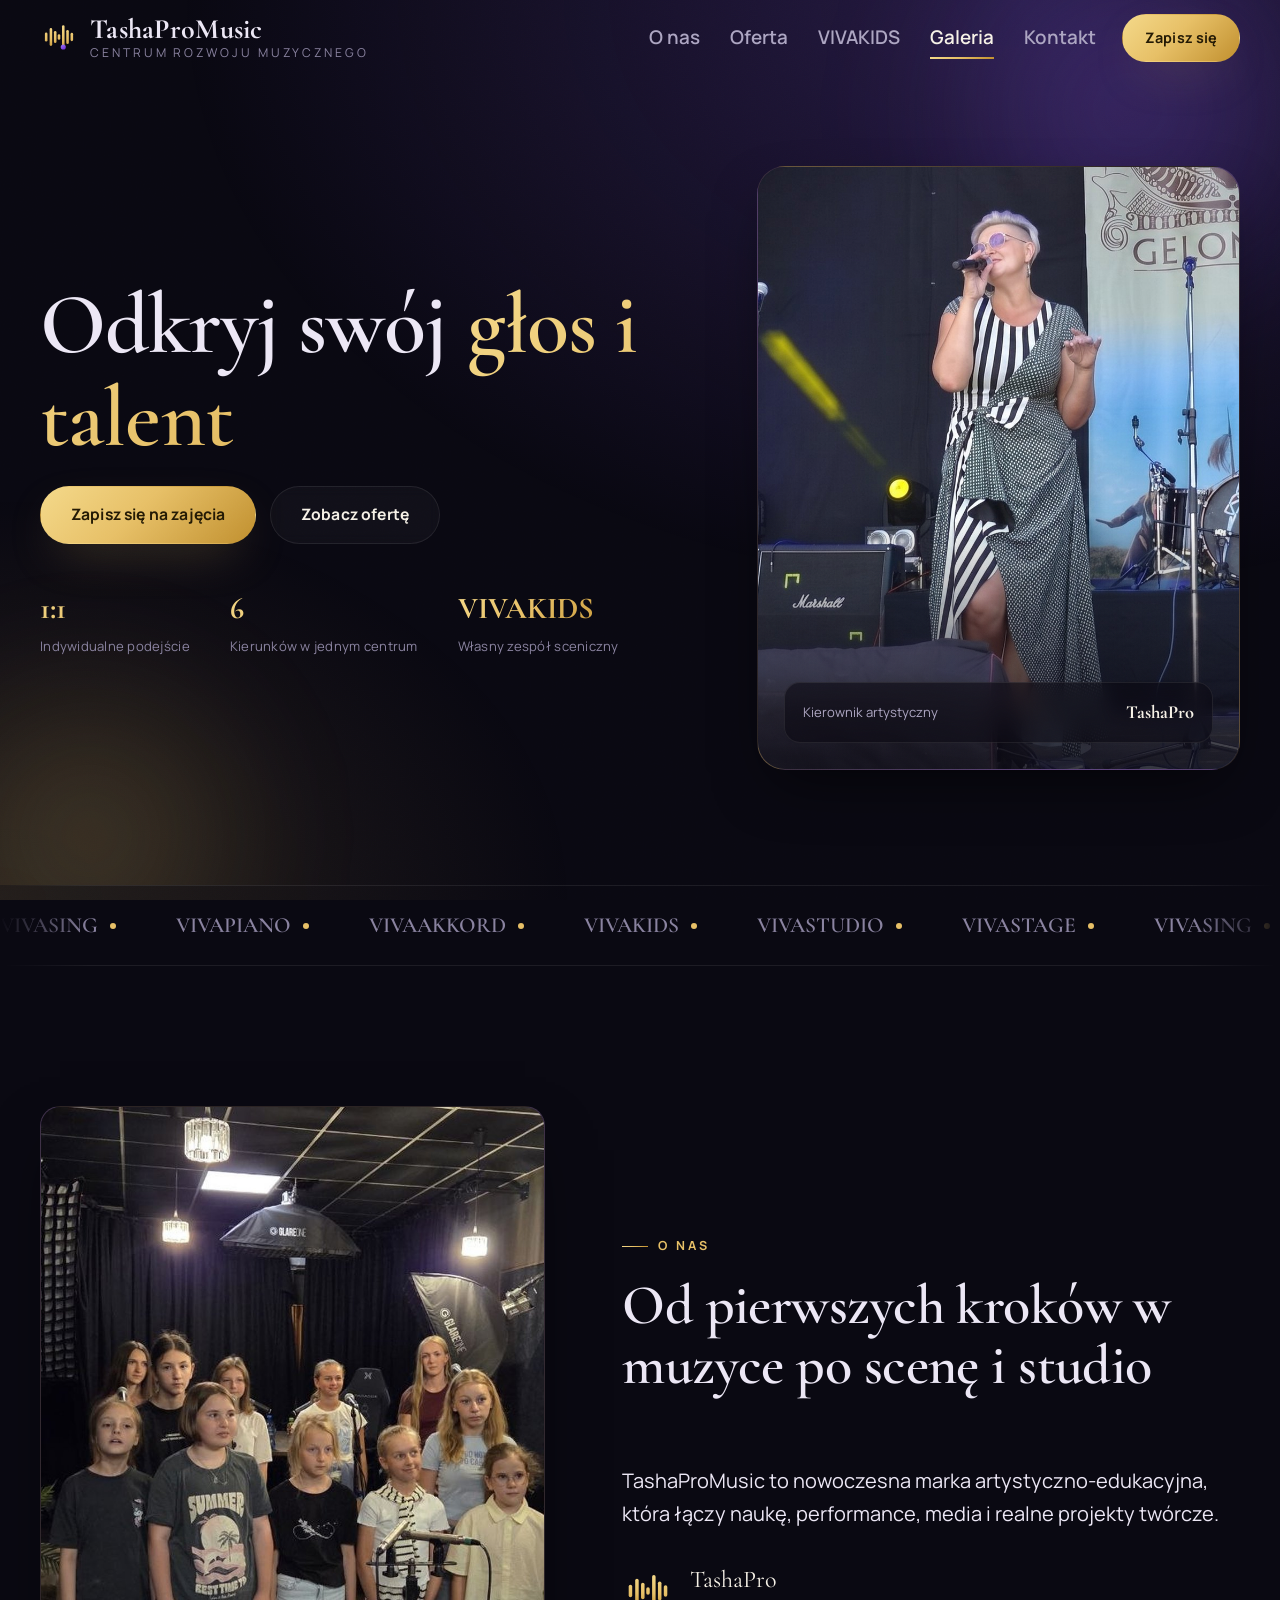
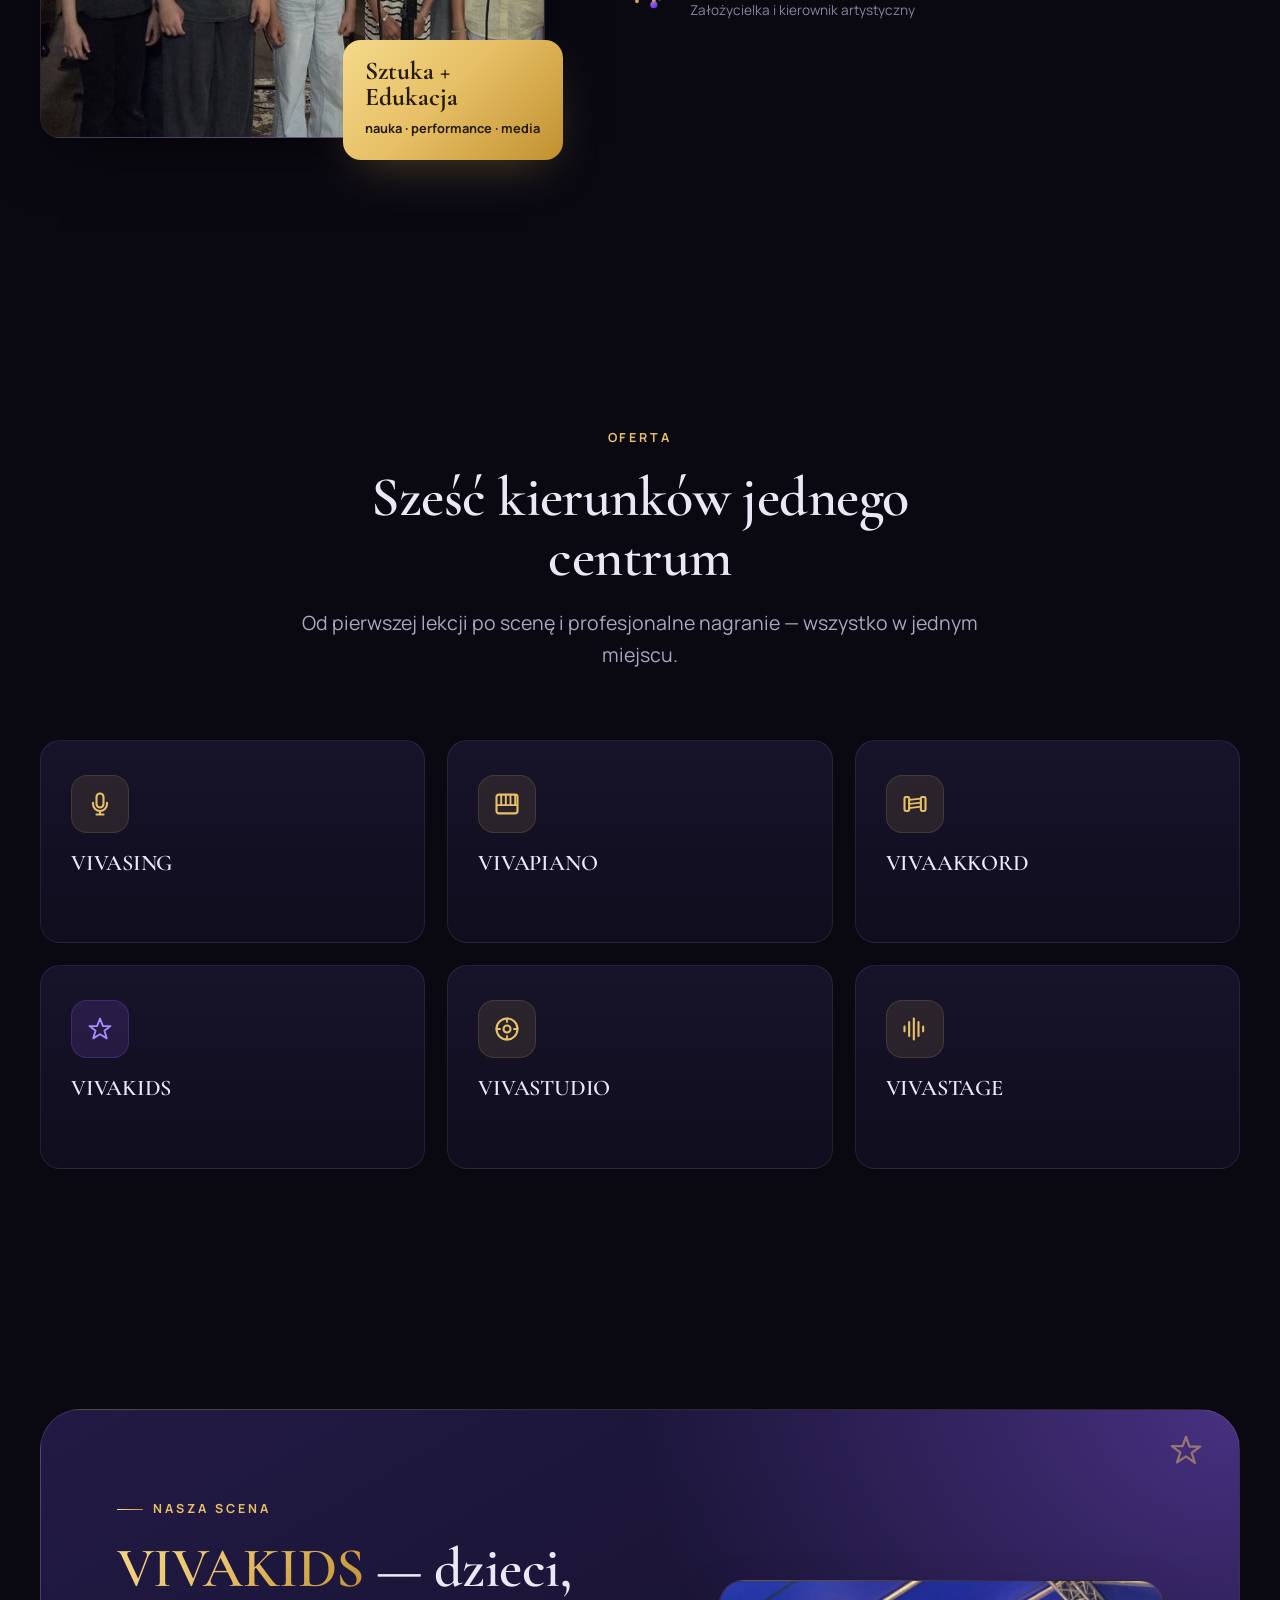
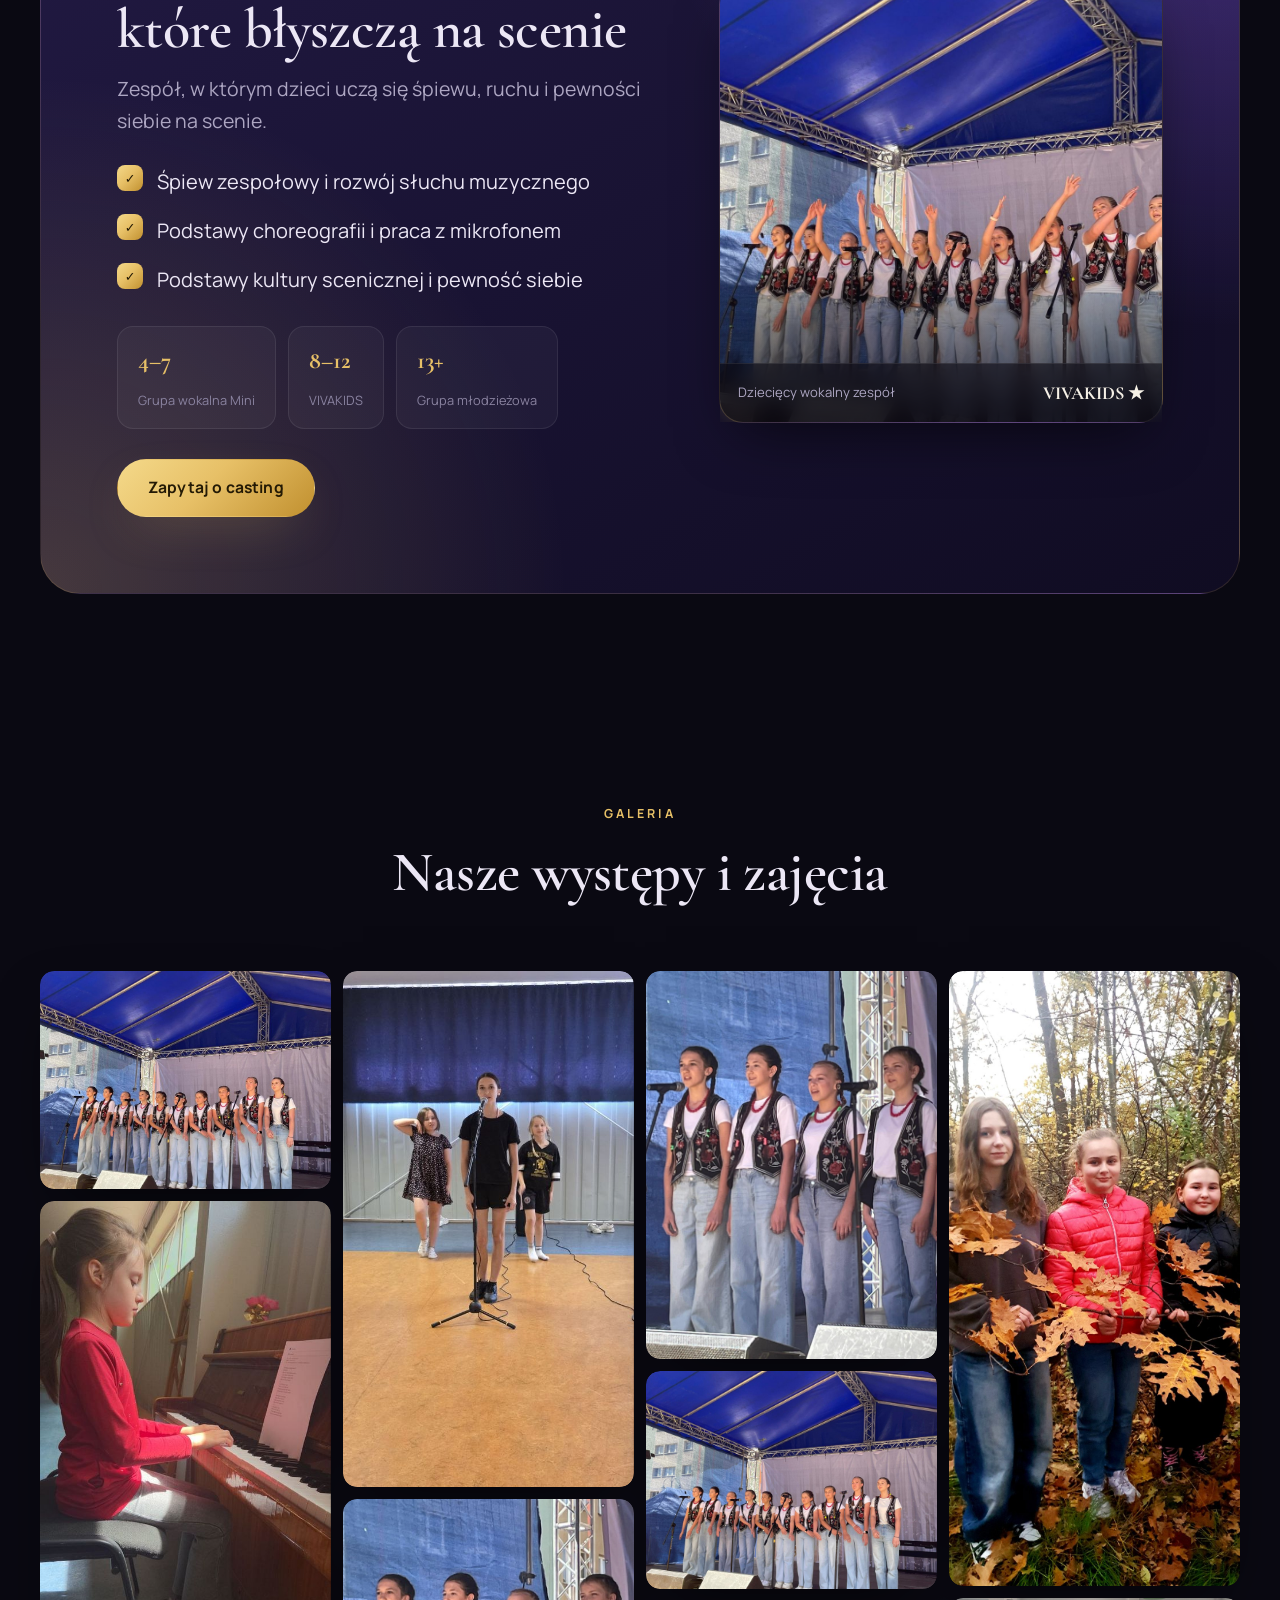
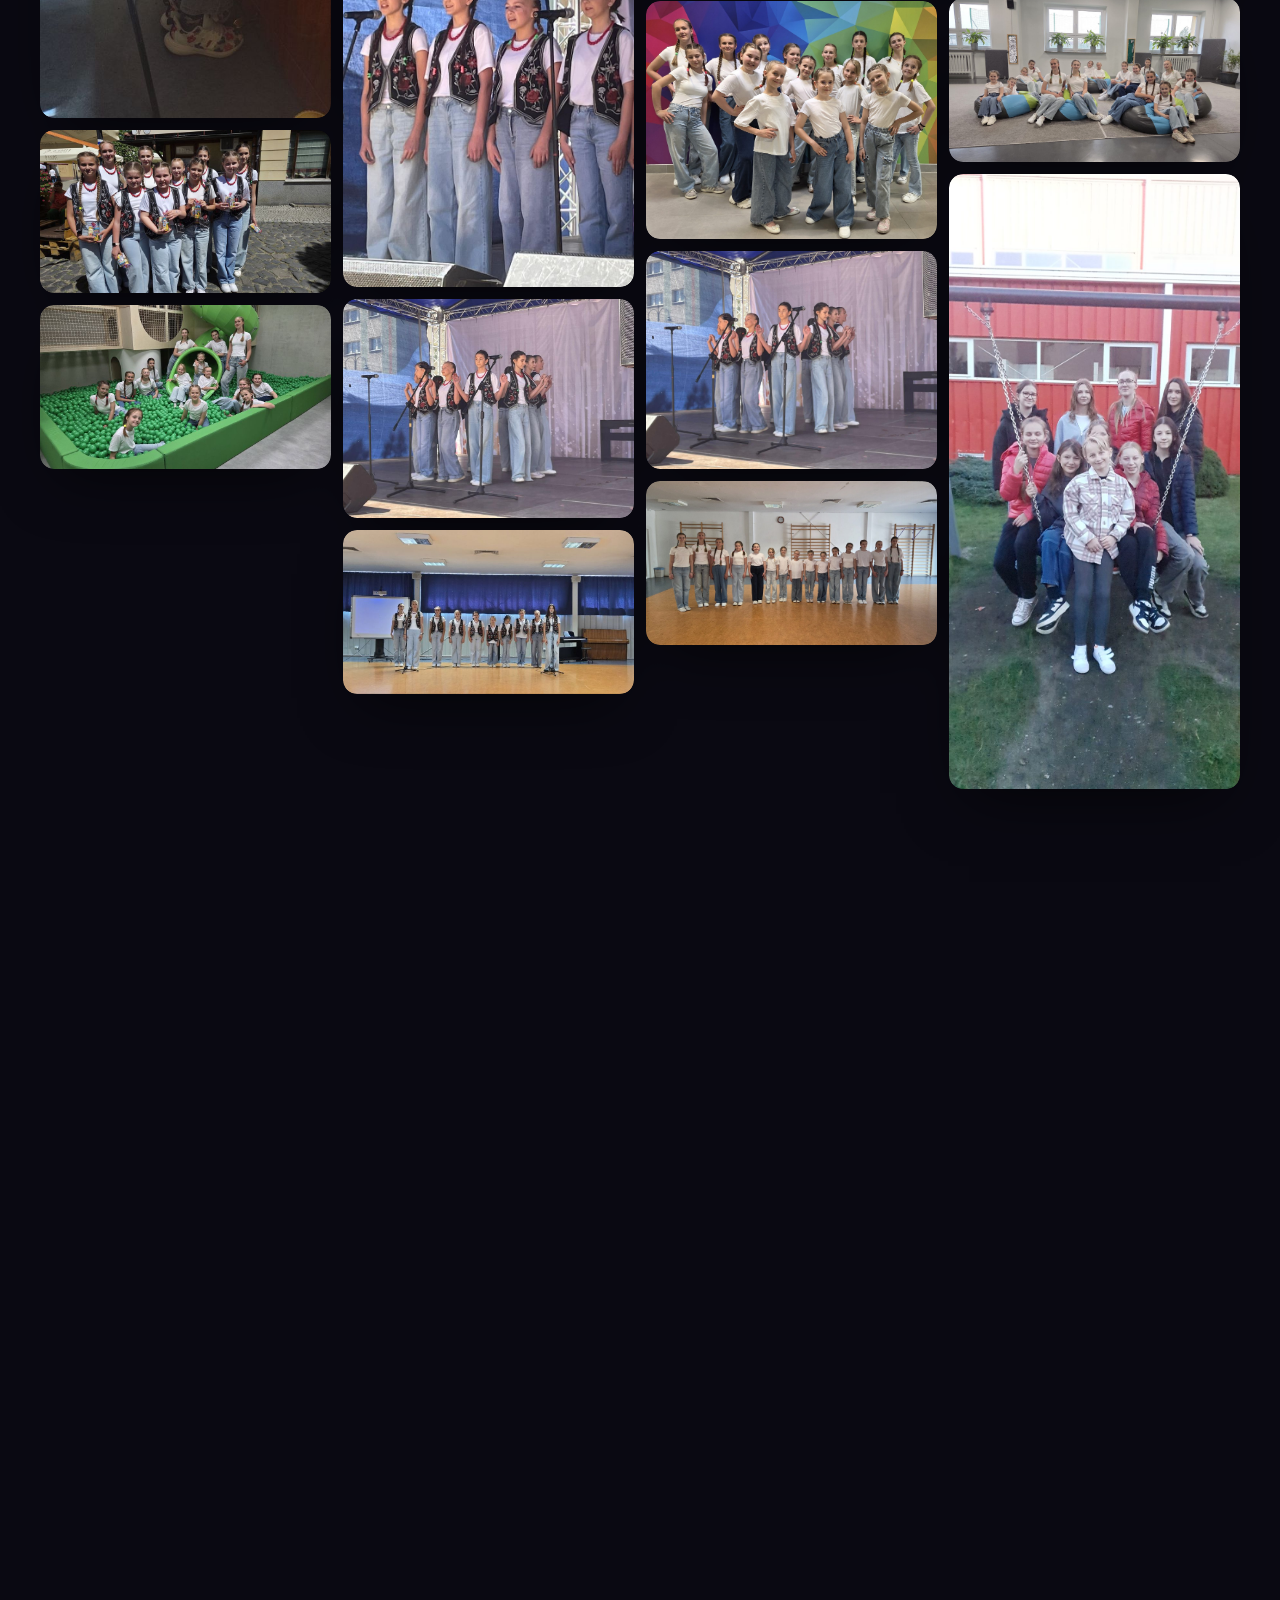
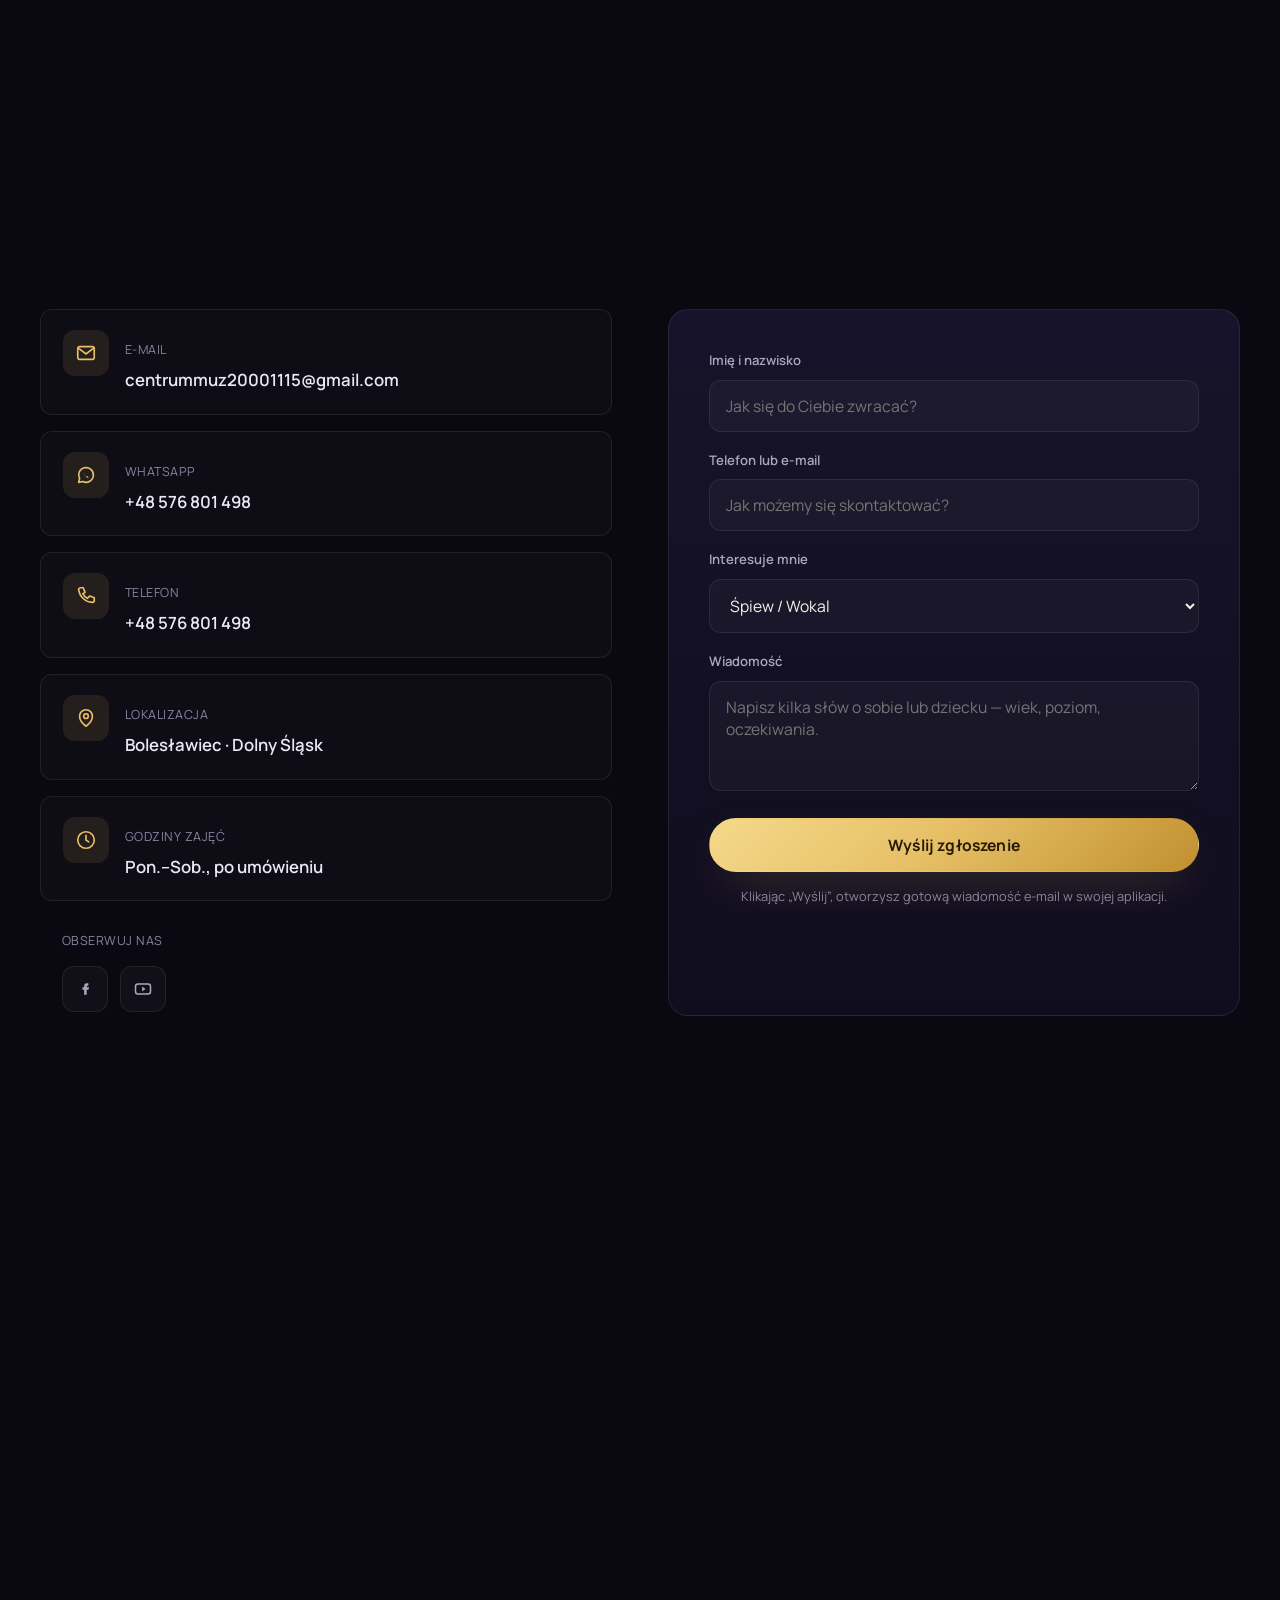
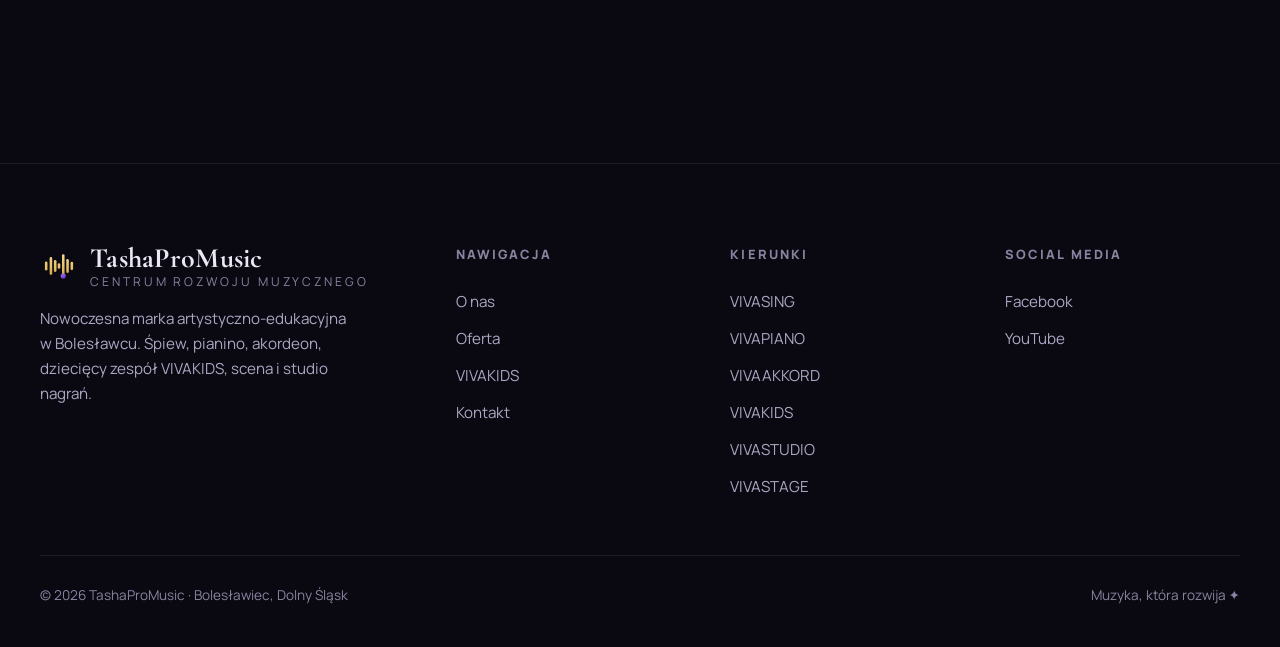
==== index.html @ 5f550a5a "Restore Cormorant Garamond display font (first variant), keep 20px base text Revert headings to the " ====
<!DOCTYPE html>
<html lang="pl">
<head>
<meta charset="UTF-8" />
<meta name="viewport" content="width=device-width, initial-scale=1.0" />
<title>TashaProMusic — Centrum Rozwoju Muzycznego · Bolesławiec</title>
<meta name="description" content="TashaProMusic — Centrum Rozwoju Muzycznego w Bolesławcu. Lekcje śpiewu i pianina, dziecięcy zespół VIVAKIDS, koncerty i studio nagrań." />
<meta name="theme-color" content="#0A0912" />
<link rel="icon" type="image/svg+xml" href="assets/img/favicon.svg" />

<meta property="og:type" content="website" />
<meta property="og:title" content="TashaProMusic — Centrum Rozwoju Muzycznego" />
<meta property="og:description" content="Lekcje śpiewu i pianina, zespół VIVAKIDS, koncerty i studio. Bolesławiec, Dolny Śląsk." />
<meta property="og:locale" content="pl_PL" />

<link rel="preconnect" href="https://fonts.googleapis.com" />
<link rel="preconnect" href="https://fonts.gstatic.com" crossorigin />
<link href="https://fonts.googleapis.com/css2?family=Cormorant+Garamond:wght@500;600;700&family=Manrope:wght@400;500;600;700;800&display=swap" rel="stylesheet" />
<link rel="stylesheet" href="assets/css/styles.css" />

<script type="application/ld+json">
{
  "@context": "https://schema.org",
  "@type": "MusicSchool",
  "name": "TashaProMusic — Centrum Rozwoju Muzycznego",
  "description": "Centrum Rozwoju Muzycznego w Bolesławcu: lekcje śpiewu i pianina, dziecięcy zespół sceniczny VIVAKIDS, koncerty i studio nagrań.",
  "email": "centrummuz20001115@gmail.com",
  "telephone": "+48576801498",
  "address": {
    "@type": "PostalAddress",
    "addressLocality": "Bolesławiec",
    "addressRegion": "Dolny Śląsk",
    "addressCountry": "PL"
  },
  "areaServed": "Powiat bolesławiecki, Dolny Śląsk",
  "knowsLanguage": ["pl", "uk"],
  "sameAs": [
    "https://www.facebook.com/profile.php?id=61590380986192",
    "https://www.youtube.com/@TashaPromusic"
  ],
  "makesOffer": [
    { "@type": "Offer", "itemOffered": { "@type": "Service", "name": "VIVASING — lekcje śpiewu / wokal" } },
    { "@type": "Offer", "itemOffered": { "@type": "Service", "name": "VIVAPIANO — lekcje gry na pianinie / fortepianie" } },
    { "@type": "Offer", "itemOffered": { "@type": "Service", "name": "VIVAAKKORD — lekcje gry na akordeonie" } },
    { "@type": "Offer", "itemOffered": { "@type": "Service", "name": "VIVAKIDS — dziecięcy zespół sceniczny" } },
    { "@type": "Offer", "itemOffered": { "@type": "Service", "name": "VIVASTUDIO — nagrania i teledyski" } },
    { "@type": "Offer", "itemOffered": { "@type": "Service", "name": "VIVASTAGE — scena i wydarzenia" } }
  ]
}
</script>
</head>
<body>

<div class="scroll-progress" id="scrollProgress" aria-hidden="true"></div>

<!-- ========================= NAV ========================= -->
<header class="nav" id="nav">
  <div class="nav__inner">
    <a class="brand" href="#top" aria-label="TashaProMusic">
      <img class="brand__mark" src="assets/img/logo.svg" alt="" width="38" height="38" />
      <span class="brand__text">
        <span class="brand__name">TashaProMusic</span>
        <span class="brand__sub">Centrum Rozwoju Muzycznego</span>
      </span>
    </a>

    <nav class="nav__links" aria-label="Główne menu">
      <a href="#about" data-i18n="nav.about">O nas</a>
      <a href="#offer" data-i18n="nav.offer">Oferta</a>
      <a href="#vivakids" data-i18n="nav.vivakids">VIVAKIDS</a>
      <a href="#gallery">Galeria</a>
      <a href="#contact" data-i18n="nav.contact">Kontakt</a>
    </nav>

    <div class="nav__actions">
      <a href="#contact" class="btn btn--gold btn--sm">Zapisz się</a>
      <button class="burger" id="burger" aria-label="Menu" aria-expanded="false">
        <span></span><span></span><span></span>
      </button>
    </div>
  </div>
</header>

<div class="scrim" id="scrim"></div>
<aside class="mobile-menu" id="mobileMenu" aria-hidden="true">
  <a href="#about" data-i18n="nav.about">O nas</a>
  <a href="#offer" data-i18n="nav.offer">Oferta</a>
  <a href="#vivakids" data-i18n="nav.vivakids">VIVAKIDS</a>
  <a href="#gallery">Galeria</a>
  <a href="#contact" data-i18n="nav.contact">Kontakt</a>
  <a href="#contact" class="btn btn--gold">Zapisz się</a>
</aside>

<main id="top">
  <!-- ========================= HERO ========================= -->
  <section class="hero">
    <span class="hero__orb hero__orb--1"></span>
    <span class="hero__orb hero__orb--2"></span>
    <span class="hero__spot" aria-hidden="true"></span>
    <div class="container">
      <div class="hero__inner">
        <div class="hero__copy">
          <h1 class="h-xl" data-reveal data-delay="1">
            <span>Odkryj swój</span>
            <span class="text-gold">głos i talent</span>
          </h1>
          <div class="hero__cta" data-reveal data-delay="3">
            <a href="#contact" class="btn btn--gold">Zapisz się na zajęcia</a>
            <a href="#offer" class="btn btn--ghost">Zobacz ofertę</a>
          </div>
          <div class="hero__proof" data-reveal data-delay="4">
            <div class="proof"><span class="proof__n text-gold">1:1</span><span class="proof__l">Indywidualne podejście</span></div>
            <div class="proof"><span class="proof__n text-gold">6</span><span class="proof__l">Kierunków w jednym centrum</span></div>
            <div class="proof"><span class="proof__n text-gold">VIVAKIDS</span><span class="proof__l">Własny zespół sceniczny</span></div>
          </div>
        </div>

        <div class="hero__visual" data-reveal data-delay="2">
          <div class="hero-card">
            <div class="hero-card__glyph" aria-hidden="true">
              <svg viewBox="0 0 200 200" fill="none">
                <defs>
                  <linearGradient id="hg" x1="100" y1="40" x2="100" y2="165" gradientUnits="userSpaceOnUse">
                    <stop stop-color="#F4D98A"/><stop offset="0.55" stop-color="#E7C067"/><stop offset="1" stop-color="#C1902F"/>
                  </linearGradient>
                  <linearGradient id="hv" x1="118" y1="150" x2="130" y2="172" gradientUnits="userSpaceOnUse">
                    <stop stop-color="#A78BFA"/><stop offset="1" stop-color="#6D28D9"/>
                  </linearGradient>
                </defs>
                <!-- sound bars (brand mark, shown until a photo is added) -->
                <g stroke="url(#hg)" stroke-width="13" stroke-linecap="round">
                  <line x1="42" y1="86" x2="42" y2="118"/>
                  <line x1="66" y1="66" x2="66" y2="138"/>
                  <line x1="90" y1="80" x2="90" y2="124"/>
                  <line x1="110" y1="96" x2="110" y2="108"/>
                  <line x1="124" y1="52" x2="124" y2="150"/>
                  <line x1="148" y1="74" x2="148" y2="130"/>
                </g>
                <circle cx="124" cy="163" r="12" fill="url(#hv)"/>
              </svg>
            </div>
            <div class="hero-card__photo" style="background-image:url('assets/img/director.jpg')"></div>
            <div class="hero-card__tag">
              <span>Kierownik artystyczny</span>
              <b>TashaPro</b>
            </div>
          </div>
        </div>
      </div>
    </div>
  </section>

  <!-- ===================== MARQUEE ===================== -->
  <div class="marquee" aria-hidden="true">
    <div class="marquee__track">
      <span class="marquee__item">VIVASING <span class="dot"></span></span>
      <span class="marquee__item">VIVAPIANO <span class="dot"></span></span>
      <span class="marquee__item">VIVAAKKORD <span class="dot"></span></span>
      <span class="marquee__item">VIVAKIDS <span class="dot"></span></span>
      <span class="marquee__item">VIVASTUDIO <span class="dot"></span></span>
      <span class="marquee__item">VIVASTAGE <span class="dot"></span></span>
      <span class="marquee__item">VIVASING <span class="dot"></span></span>
      <span class="marquee__item">VIVAPIANO <span class="dot"></span></span>
      <span class="marquee__item">VIVAAKKORD <span class="dot"></span></span>
      <span class="marquee__item">VIVAKIDS <span class="dot"></span></span>
      <span class="marquee__item">VIVASTUDIO <span class="dot"></span></span>
      <span class="marquee__item">VIVASTAGE <span class="dot"></span></span>
    </div>
  </div>

  <!-- ========================= ABOUT ========================= -->
  <section class="section about" id="about">
    <div class="container">
      <div class="about__grid">
        <div class="about__media" data-reveal>
          <div class="about__portrait">
            <img src="assets/img/about.jpg" alt="Uczniowie TashaProMusic podczas sesji w profesjonalnym studiu" loading="lazy" />
          </div>
          <div class="about__badge">
            <b>Sztuka + Edukacja</b>
            <span>nauka · performance · media</span>
          </div>
        </div>
        <div class="about__copy">
          <div class="section-head">
            <p class="eyebrow">O nas</p>
            <h2 class="h-lg">Od pierwszych kroków w muzyce po scenę i studio</h2>
          </div>
          <p>TashaProMusic to nowoczesna marka artystyczno-edukacyjna, która łączy naukę, performance, media i realne projekty twórcze.</p>
          <div class="sign">
            <img src="assets/img/logo.svg" alt="" width="52" height="52" />
            <div>
              <div class="sign__name">TashaPro</div>
              <div class="sign__role">Założycielka i kierownik artystyczny</div>
            </div>
          </div>
        </div>
      </div>
    </div>
  </section>

  <!-- ========================= OFFER ========================= -->
  <section class="section" id="offer">
    <div class="container">
      <div class="section-head center" data-reveal>
        <p class="eyebrow" data-i18n="offer.eyebrow">Oferta</p>
        <h2 class="h-lg">Sześć kierunków jednego centrum</h2>
        <p class="lead">Od pierwszej lekcji po scenę i profesjonalne nagranie — wszystko w jednym miejscu.</p>
      </div>
      <div class="offer__grid offer__grid--titles">

        <a class="card card--title" href="#contact" data-dir="Śpiew / Wokal" data-reveal>
          <span class="card__ic" aria-hidden="true"><svg viewBox="0 0 24 24" fill="none"><path d="M12 15a3 3 0 0 0 3-3V6a3 3 0 1 0-6 0v6a3 3 0 0 0 3 3Z" stroke="currentColor" stroke-width="1.8"/><path d="M6 11v1a6 6 0 0 0 12 0v-1M12 18v3M9 21h6" stroke="currentColor" stroke-width="1.8" stroke-linecap="round"/></svg></span>
          <h3>VIVASING</h3>
          <span class="card__go" aria-hidden="true">Zapisz się <svg viewBox="0 0 24 24" fill="none"><path d="M5 12h14M13 6l6 6-6 6" stroke="currentColor" stroke-width="2" stroke-linecap="round" stroke-linejoin="round"/></svg></span>
        </a>

        <a class="card card--title" href="#contact" data-dir="Fortepian" data-reveal data-delay="1">
          <span class="card__ic" aria-hidden="true"><svg viewBox="0 0 24 24" fill="none"><rect x="3" y="4" width="18" height="16" rx="2" stroke="currentColor" stroke-width="1.8"/><path d="M7 4v9M11 4v9M15 4v9M19 4v9M3 13h18" stroke="currentColor" stroke-width="1.6"/></svg></span>
          <h3>VIVAPIANO</h3>
          <span class="card__go" aria-hidden="true">Zapisz się <svg viewBox="0 0 24 24" fill="none"><path d="M5 12h14M13 6l6 6-6 6" stroke="currentColor" stroke-width="2" stroke-linecap="round" stroke-linejoin="round"/></svg></span>
        </a>

        <a class="card card--title" href="#contact" data-dir="Akordeon" data-reveal data-delay="2">
          <span class="card__ic" aria-hidden="true"><svg viewBox="0 0 24 24" fill="none"><rect x="3" y="6" width="4" height="12" rx="1.2" stroke="currentColor" stroke-width="1.8"/><rect x="17" y="6" width="4" height="12" rx="1.2" stroke="currentColor" stroke-width="1.8"/><path d="M7 8.5l10-1.2M7 12l10-1.2M7 15.5l10-1.2" stroke="currentColor" stroke-width="1.5" stroke-linecap="round"/></svg></span>
          <h3>VIVAAKKORD</h3>
          <span class="card__go" aria-hidden="true">Zapisz się <svg viewBox="0 0 24 24" fill="none"><path d="M5 12h14M13 6l6 6-6 6" stroke="currentColor" stroke-width="2" stroke-linecap="round" stroke-linejoin="round"/></svg></span>
        </a>

        <a class="card card--title card--violet" href="#vivakids" data-reveal>
          <span class="card__ic" aria-hidden="true"><svg viewBox="0 0 24 24" fill="none"><path d="M12 3l2.5 6.5H21l-5.2 4 2 6.5L12 16.5 6.2 20l2-6.5L3 9.5h6.5z" stroke="currentColor" stroke-width="1.6" stroke-linejoin="round"/></svg></span>
          <h3>VIVAKIDS</h3>
          <span class="card__go" aria-hidden="true">Zobacz więcej <svg viewBox="0 0 24 24" fill="none"><path d="M5 12h14M13 6l6 6-6 6" stroke="currentColor" stroke-width="2" stroke-linecap="round" stroke-linejoin="round"/></svg></span>
        </a>

        <a class="card card--title" href="#contact" data-dir="VIVA STUDIO (nagrania)" data-reveal data-delay="1">
          <span class="card__ic" aria-hidden="true"><svg viewBox="0 0 24 24" fill="none"><circle cx="12" cy="12" r="9" stroke="currentColor" stroke-width="1.8"/><circle cx="12" cy="12" r="3" stroke="currentColor" stroke-width="1.8"/><path d="M12 3v3M12 18v3M3 12h3M18 12h3" stroke="currentColor" stroke-width="1.6" stroke-linecap="round"/></svg></span>
          <h3>VIVASTUDIO</h3>
          <span class="card__go" aria-hidden="true">Zapisz się <svg viewBox="0 0 24 24" fill="none"><path d="M5 12h14M13 6l6 6-6 6" stroke="currentColor" stroke-width="2" stroke-linecap="round" stroke-linejoin="round"/></svg></span>
        </a>

        <a class="card card--title" href="#contact" data-dir="VIVA STAGE (scena)" data-reveal data-delay="2">
          <span class="card__ic" aria-hidden="true"><svg viewBox="0 0 24 24" fill="none"><path d="M3 10v4M7 6v12M11 3v18M15 6v12M19 10v4" stroke="currentColor" stroke-width="1.8" stroke-linecap="round"/></svg></span>
          <h3>VIVASTAGE</h3>
          <span class="card__go" aria-hidden="true">Zapisz się <svg viewBox="0 0 24 24" fill="none"><path d="M5 12h14M13 6l6 6-6 6" stroke="currentColor" stroke-width="2" stroke-linecap="round" stroke-linejoin="round"/></svg></span>
        </a>

      </div>
    </div>
  </section>

  <!-- ========================= VIVAKIDS ========================= -->
  <section class="section section--tight" id="vivakids">
    <div class="container">
      <div class="viva" data-reveal>
        <svg class="viva__star" style="top:24px;right:36px;width:34px" viewBox="0 0 24 24" fill="none" aria-hidden="true"><path d="M12 2l2.4 6.9H22l-6 4.4 2.3 7-6.3-4.5L5.7 20l2.3-7-6-4.4h7.6z" stroke="currentColor" stroke-width="1.6" stroke-linejoin="round"/></svg>
        <div class="viva__copy">
          <p class="eyebrow" data-i18n="viva.eyebrow">Nasza scena</p>
          <h2 class="h-lg"><span class="text-gold">VIVAKIDS</span> <span data-i18n="viva.title">— dzieci, które błyszczą na scenie</span></h2>
          <p class="lead" style="margin-top:14px">Zespół, w którym dzieci uczą się śpiewu, ruchu i pewności siebie na scenie.</p>
          <ul class="viva__list">
            <li><span class="tick">✓</span><span>Śpiew zespołowy i rozwój słuchu muzycznego</span></li>
            <li><span class="tick">✓</span><span>Podstawy choreografii i praca z mikrofonem</span></li>
            <li><span class="tick">✓</span><span>Podstawy kultury scenicznej i pewność siebie</span></li>
          </ul>
          <div class="viva__ages">
            <div class="age"><b>4–7</b><span>Grupa wokalna Mini</span></div>
            <div class="age"><b>8–12</b><span>VIVAKIDS</span></div>
            <div class="age"><b>13+</b><span>Grupa młodzieżowa</span></div>
          </div>
          <a href="#contact" class="btn btn--gold" style="margin-top:30px" data-i18n="viva.cta">Zapytaj o casting</a>
        </div>
        <div class="viva__visual">
          <div class="hero-card" style="aspect-ratio:1;border-radius:24px">
            <div class="hero-card__photo" style="background-image:url('assets/img/vivakids.jpg')"></div>
            <div class="hero-card__tag">
              <span>Dziecięcy wokalny zespół</span>
              <b>VIVAKIDS ★</b>
            </div>
          </div>
        </div>
      </div>
    </div>
  </section>

  <!-- ========================= GALLERY ========================= -->
  <section class="section section--tight" id="gallery">
    <div class="container">
      <div class="section-head center" data-reveal>
        <p class="eyebrow">Galeria</p>
        <h2 class="h-lg">Nasze występy i zajęcia</h2>
      </div>
      <div class="gallery" data-reveal>
        <button class="gallery__item" type="button" data-full="assets/img/gallery/g1.jpg"><img src="assets/img/gallery/g1.jpg" alt="Występ zespołu VIVAKIDS na scenie" loading="lazy" /></button>
        <button class="gallery__item" type="button" data-full="assets/img/gallery/g3.jpg"><img src="assets/img/gallery/g3.jpg" alt="Lekcja gry na pianinie" loading="lazy" /></button>
        <button class="gallery__item" type="button" data-full="assets/img/gallery/g2.jpg"><img src="assets/img/gallery/g2.jpg" alt="Uczniowie TashaProMusic z nagrodą" loading="lazy" /></button>
        <button class="gallery__item" type="button" data-full="assets/img/gallery/g5.jpg"><img src="assets/img/gallery/g5.jpg" alt="Uczniowie podczas wspólnej zabawy" loading="lazy" /></button>
        <button class="gallery__item" type="button" data-full="assets/img/gallery/g4.jpg"><img src="assets/img/gallery/g4.jpg" alt="Występ solowy — śpiew" loading="lazy" /></button>
        <button class="gallery__item" type="button" data-full="assets/img/gallery/g6.jpg"><img src="assets/img/gallery/g6.jpg" alt="Zespół VIVAKIDS — portret sceniczny" loading="lazy" /></button>
        <button class="gallery__item" type="button" data-full="assets/img/gallery/g7.jpg"><img src="assets/img/gallery/g7.jpg" alt="Próba wokalna przy mikrofonie" loading="lazy" /></button>
        <button class="gallery__item" type="button" data-full="assets/img/gallery/g8.jpg"><img src="assets/img/gallery/g8.jpg" alt="Zespół podczas zajęć" loading="lazy" /></button>
        <button class="gallery__item" type="button" data-full="assets/img/gallery/g14.jpg"><img src="assets/img/gallery/g14.jpg" alt="Występ VIVAKIDS w strojach ludowych" loading="lazy" /></button>
        <button class="gallery__item" type="button" data-full="assets/img/gallery/g15.jpg"><img src="assets/img/gallery/g15.jpg" alt="Koncert zespołu VIVAKIDS na scenie" loading="lazy" /></button>
        <button class="gallery__item" type="button" data-full="assets/img/gallery/g11.jpg"><img src="assets/img/gallery/g11.jpg" alt="Zespół VIVAKIDS w komplecie" loading="lazy" /></button>
        <button class="gallery__item" type="button" data-full="assets/img/gallery/g16.jpg"><img src="assets/img/gallery/g16.jpg" alt="VIVAKIDS podczas występu przy mikrofonach" loading="lazy" /></button>
        <button class="gallery__item" type="button" data-full="assets/img/gallery/g13.jpg"><img src="assets/img/gallery/g13.jpg" alt="Zespół VIVAKIDS podczas próby" loading="lazy" /></button>
        <button class="gallery__item" type="button" data-full="assets/img/gallery/g9.jpg"><img src="assets/img/gallery/g9.jpg" alt="Jesienna sesja uczennic VIVAKIDS" loading="lazy" /></button>
        <button class="gallery__item" type="button" data-full="assets/img/gallery/g12.jpg"><img src="assets/img/gallery/g12.jpg" alt="Uczestnicy VIVAKIDS podczas zajęć" loading="lazy" /></button>
        <button class="gallery__item" type="button" data-full="assets/img/gallery/g10.jpg"><img src="assets/img/gallery/g10.jpg" alt="Zespół VIVAKIDS — wspólne zdjęcie" loading="lazy" /></button>
      </div>
    </div>
  </section>

  <!-- ========================= STEPS ========================= -->
  <section class="section section--tight">
    <div class="container">
      <div class="section-head center" data-reveal>
        <p class="eyebrow" data-i18n="steps.eyebrow">Jak zacząć</p>
        <h2 class="h-lg">Dwa proste kroki do pierwszej lekcji</h2>
      </div>
      <div class="steps" style="grid-template-columns:repeat(2,1fr);max-width:760px;margin-inline:auto">
        <div class="step" data-reveal><span class="step__line"></span><span class="step__n">01</span><h3>Napisz do nas</h3><p>Wypełnij formularz lub napisz na WhatsApp albo email. Odpowiadamy szybko.</p></div>
        <div class="step" data-reveal data-delay="1"><span class="step__n">02</span><h3>Zaczynasz regularne zajęcia</h3><p>Ruszamy z nauką. Krok po kroku — aż do sceny i nagrań.</p></div>
      </div>
    </div>
  </section>

  <!-- ========================= CONTACT ========================= -->
  <section class="section" id="contact">
    <div class="container">
      <div class="section-head center" data-reveal>
        <p class="eyebrow">Kontakt</p>
        <h2 class="h-lg">Zapisz się na zajęcia</h2>
        <p class="lead">Zostaw wiadomość, a my skontaktujemy się z Tobą i ustalimy dogodny termin.</p>
      </div>
      <div class="contact__grid">
        <div class="contact__info">
          <a class="info-item" href="mailto:centrummuz20001115@gmail.com">
            <span class="info-item__ic" aria-hidden="true"><svg viewBox="0 0 24 24" fill="none"><rect x="3" y="5" width="18" height="14" rx="2" stroke="currentColor" stroke-width="1.8"/><path d="m4 7 8 6 8-6" stroke="currentColor" stroke-width="1.8" stroke-linecap="round"/></svg></span>
            <span><small data-i18n="contact.email">E-mail</small><b>centrummuz20001115@gmail.com</b></span>
          </a>
          <a class="info-item" href="https://wa.me/48576801498?text=Dzie%C5%84%20dobry%2C%20chc%C4%99%20zapisa%C4%87%20si%C4%99%20na%20zaj%C4%99cia%20w%20TashaProMusic" target="_blank" rel="noopener">
            <span class="info-item__ic" aria-hidden="true"><svg viewBox="0 0 24 24" fill="none"><path d="M20 12a8 8 0 0 1-11.6 7.1L4 20l1-4.2A8 8 0 1 1 20 12Z" stroke="currentColor" stroke-width="1.8" stroke-linejoin="round"/><path d="M9 9c0 3 3 6 6 6l-1.5-2-2 .8L9.5 11z" fill="currentColor"/></svg></span>
            <span><small>WhatsApp</small><b>+48 576 801 498</b></span>
          </a>
          <a class="info-item" href="tel:+48576801498">
            <span class="info-item__ic" aria-hidden="true"><svg viewBox="0 0 24 24" fill="none"><path d="M6 3h3l2 5-2.5 1.5a11 11 0 0 0 5 5L16 12l5 2v3a2 2 0 0 1-2 2A16 16 0 0 1 4 5a2 2 0 0 1 2-2Z" stroke="currentColor" stroke-width="1.8" stroke-linejoin="round"/></svg></span>
            <span><small>Telefon</small><b>+48 576 801 498</b></span>
          </a>
          <div class="info-item">
            <span class="info-item__ic" aria-hidden="true"><svg viewBox="0 0 24 24" fill="none"><path d="M12 21s-7-5.5-7-11a7 7 0 0 1 14 0c0 5.5-7 11-7 11Z" stroke="currentColor" stroke-width="1.8" stroke-linejoin="round"/><circle cx="12" cy="10" r="2.5" stroke="currentColor" stroke-width="1.8"/></svg></span>
            <span><small data-i18n="contact.loc">Lokalizacja</small><b>Bolesławiec · Dolny Śląsk</b></span>
          </div>
          <div class="info-item">
            <span class="info-item__ic" aria-hidden="true"><svg viewBox="0 0 24 24" fill="none"><circle cx="12" cy="12" r="9" stroke="currentColor" stroke-width="1.8"/><path d="M12 7v5l3 2" stroke="currentColor" stroke-width="1.8" stroke-linecap="round"/></svg></span>
            <span><small data-i18n="contact.hours">Godziny zajęć</small><b data-i18n="contact.hours.b">Pon.–Sob., po umówieniu</b></span>
          </div>
          <div style="padding:4px 22px">
            <small style="color:var(--muted-2);text-transform:uppercase;letter-spacing:.04em;font-size:.78rem" data-i18n="contact.follow">Obserwuj nas</small>
            <div class="socials" style="margin-top:12px">
              <a href="https://www.facebook.com/profile.php?id=61590380986192" target="_blank" rel="noopener" aria-label="Facebook"><svg viewBox="0 0 24 24" fill="none"><path d="M14 8h2V5h-2c-2 0-3 1.3-3 3v2H9v3h2v6h3v-6h2l1-3h-3V8.6c0-.4.3-.6.6-.6H14Z" fill="currentColor"/></svg></a>
              <a href="https://www.youtube.com/@TashaPromusic" target="_blank" rel="noopener" aria-label="YouTube"><svg viewBox="0 0 24 24" fill="none"><rect x="3" y="6" width="18" height="12" rx="3" stroke="currentColor" stroke-width="1.8"/><path d="m11 9 4 3-4 3z" fill="currentColor"/></svg></a>
            </div>
          </div>
        </div>

        <form class="form" id="leadForm" novalidate>
          <div class="field">
            <label for="f-name" data-i18n="form.name">Imię i nazwisko</label>
            <input id="f-name" name="name" type="text" required data-i18n-ph="form.name.ph" placeholder="Jak się do Ciebie zwracać?" />
          </div>
          <div class="field">
            <label for="f-contact" data-i18n="form.contact">Telefon lub e-mail</label>
            <input id="f-contact" name="contact" type="text" required data-i18n-ph="form.contact.ph" placeholder="Jak możemy się skontaktować?" />
          </div>
          <div class="field">
            <label for="f-dir" data-i18n="form.dir">Interesuje mnie</label>
            <select id="f-dir" name="direction">
              <option>Śpiew / Wokal</option>
              <option>Fortepian</option>
              <option>Akordeon</option>
              <option>VIVAKIDS (zespół dziecięcy)</option>
              <option>VIVA STUDIO (nagrania)</option>
              <option>VIVA STAGE (scena)</option>
              <option>Coś innego</option>
            </select>
          </div>
          <div class="field">
            <label for="f-msg" data-i18n="form.msg">Wiadomość</label>
            <textarea id="f-msg" name="message" data-i18n-ph="form.msg.ph" placeholder="Napisz kilka słów o sobie lub dziecku — wiek, poziom, oczekiwania."></textarea>
          </div>
          <button type="submit" class="btn btn--gold btn--block">Wyślij zgłoszenie</button>
          <p class="form__note">Klikając „Wyślij”, otworzysz gotową wiadomość e-mail w swojej aplikacji.</p>
        </form>
      </div>
    </div>
  </section>

  <!-- ========================= CTA BAND ========================= -->
  <section class="section section--tight">
    <div class="container">
      <div class="cta-band" data-reveal>
        <h2 class="h-lg">Zrób pierwszy krok w stronę muzyki</h2>
        <p>Nie musisz mieć doświadczenia ani instrumentu — wystarczy chęć, by zacząć.</p>
        <a href="#contact" class="btn btn--gold">Zapisz się na zajęcia</a>
      </div>
    </div>
  </section>
</main>

<!-- ========================= FOOTER ========================= -->
<footer class="footer">
  <div class="container">
    <div class="footer__grid">
      <div class="footer__brand">
        <a class="brand" href="#top">
          <img class="brand__mark" src="assets/img/logo.svg" alt="" width="38" height="38" />
          <span class="brand__text">
            <span class="brand__name">TashaProMusic</span>
            <span class="brand__sub">Centrum Rozwoju Muzycznego</span>
          </span>
        </a>
        <p>Nowoczesna marka artystyczno-edukacyjna w Bolesławcu. Śpiew, pianino, akordeon, dziecięcy zespół VIVAKIDS, scena i studio nagrań.</p>
      </div>
      <div class="footer__col">
        <h4 data-i18n="footer.nav">Nawigacja</h4>
        <a href="#about" data-i18n="nav.about">O nas</a>
        <a href="#offer" data-i18n="nav.offer">Oferta</a>
        <a href="#vivakids" data-i18n="nav.vivakids">VIVAKIDS</a>
        <a href="#contact">Kontakt</a>
      </div>
      <div class="footer__col">
        <h4>Kierunki</h4>
        <a href="#offer">VIVASING</a>
        <a href="#offer">VIVAPIANO</a>
        <a href="#offer">VIVAAKKORD</a>
        <a href="#vivakids">VIVAKIDS</a>
        <a href="#offer">VIVASTUDIO</a>
        <a href="#offer">VIVASTAGE</a>
      </div>
      <div class="footer__col">
        <h4 data-i18n="footer.social">Social media</h4>
        <a href="https://www.facebook.com/profile.php?id=61590380986192" target="_blank" rel="noopener">Facebook</a>
        <a href="https://www.youtube.com/@TashaPromusic" target="_blank" rel="noopener">YouTube</a>
      </div>
    </div>
    <div class="footer__bottom">
      <span>© <span id="year">2026</span> TashaProMusic · Bolesławiec, Dolny Śląsk</span>
      <span data-i18n="footer.made">Muzyka, która rozwija ✦</span>
    </div>
  </div>
</footer>

<div class="lightbox" id="lightbox" aria-hidden="true" role="dialog" aria-label="Podgląd zdjęcia">
  <button class="lightbox__close" id="lightboxClose" type="button" aria-label="Zamknij">&times;</button>
  <img class="lightbox__img" id="lightboxImg" src="" alt="" />
</div>

<script src="assets/js/main.js"></script>
</body>
</html>
---- assets/css/styles.css ----
/* =============================================================
   TashaProMusic — Centrum Rozwoju Muzycznego
   Design system & styles
   Palette: deep violet-navy · warm gold · cream
   ============================================================= */

/* ---------- Design tokens ---------- */
:root {
  /* Backgrounds */
  --bg:          #0A0912;
  --bg-2:        #100D1E;
  --surface:     #17132A;
  --surface-2:   #1E1836;
  --line:        rgba(231, 192, 103, 0.14);
  --line-soft:   rgba(255, 255, 255, 0.08);

  /* Brand */
  --violet:      #8B5CF6;
  --violet-2:    #A78BFA;
  --violet-deep: #5B21B6;
  --gold:        #E7C067;
  --gold-2:      #F4D98A;
  --gold-deep:   #C1902F;

  /* Text */
  --cream:       #F6F1E7;
  --text:        #ECE7F5;
  --muted:       #ADA6C2;
  --muted-2:     #8A83A0;

  /* Effects */
  --grad-gold:   linear-gradient(135deg, #F4D98A 0%, #E7C067 45%, #C1902F 100%);
  --grad-violet: linear-gradient(135deg, #A78BFA 0%, #8B5CF6 50%, #6D28D9 100%);
  --grad-hero:   radial-gradient(120% 120% at 80% 0%, rgba(139,92,246,0.22) 0%, rgba(10,9,18,0) 55%),
                 radial-gradient(90% 90% at 0% 100%, rgba(231,192,103,0.12) 0%, rgba(10,9,18,0) 50%);
  --shadow:      0 24px 60px -20px rgba(0,0,0,0.65);
  --shadow-gold: 0 18px 50px -18px rgba(231,192,103,0.35);

  /* Metrics */
  --radius:      20px;
  --radius-sm:   12px;
  --maxw:        1200px;
  --nav-h:       76px;

  --font-display: "Cormorant Garamond", "Georgia", serif;
  --font-sans: "Manrope", system-ui, -apple-system, "Segoe UI", Roboto, sans-serif;
}

/* ---------- Reset / base ---------- */
*, *::before, *::after { box-sizing: border-box; }

html { scroll-behavior: smooth; -webkit-text-size-adjust: 100%; }

body {
  margin: 0;
  font-family: var(--font-sans);
  background: var(--bg);
  color: var(--text);
  line-height: 1.65;
  font-size: 20px;
  overflow-x: hidden;
  -webkit-font-smoothing: antialiased;
  text-rendering: optimizeLegibility;
}

img, svg { max-width: 100%; display: block; }
a { color: inherit; text-decoration: none; }
button { font-family: inherit; cursor: pointer; }
ul { margin: 0; padding: 0; list-style: none; }

::selection { background: rgba(231,192,103,0.28); color: #fff; }

/* Ambient page grain / glow */
body::before {
  content: "";
  position: fixed; inset: 0;
  background: var(--grad-hero);
  pointer-events: none;
  z-index: 0;
}

/* ---------- Layout helpers ---------- */
.container { width: min(100% - 44px, var(--maxw)); margin-inline: auto; position: relative; z-index: 1; }

.section { padding: clamp(72px, 11vw, 140px) 0; position: relative; z-index: 1; }
.section--tight { padding: clamp(56px, 8vw, 100px) 0; }

.eyebrow {
  display: inline-flex; align-items: center; gap: 10px;
  font-size: 0.78rem; letter-spacing: 0.24em; text-transform: uppercase;
  font-weight: 700; color: var(--gold);
  margin: 0 0 18px;
}
.eyebrow::before {
  content: ""; width: 26px; height: 1px;
  background: var(--grad-gold);
}

.section-head { max-width: 720px; margin-bottom: clamp(40px, 6vw, 68px); }
.section-head.center { margin-inline: auto; text-align: center; }
.section-head.center .eyebrow::before { display: none; }

h1, h2, h3 { font-family: var(--font-display); font-weight: 600; line-height: 1.08; margin: 0; letter-spacing: -0.01em; }

.h-xl { font-size: clamp(2.8rem, 7vw, 5.4rem); }
.h-lg { font-size: clamp(2.1rem, 4.6vw, 3.5rem); }
.h-md { font-size: clamp(1.5rem, 2.6vw, 2rem); }

.lead { font-size: clamp(1.05rem, 1.6vw, 1.22rem); color: var(--muted); }

.text-gold {
  background: var(--grad-gold);
  -webkit-background-clip: text; background-clip: text;
  -webkit-text-fill-color: transparent; color: transparent;
}
.text-violet {
  background: var(--grad-violet);
  -webkit-background-clip: text; background-clip: text;
  -webkit-text-fill-color: transparent; color: transparent;
}

/* ---------- Buttons ---------- */
.btn {
  --pad: 15px 30px;
  display: inline-flex; align-items: center; justify-content: center; gap: 10px;
  padding: var(--pad);
  border-radius: 100px;
  font-weight: 700; font-size: 0.98rem; letter-spacing: 0.01em;
  border: 1px solid transparent;
  transition: transform .25s cubic-bezier(.2,.8,.2,1), box-shadow .25s, background .25s, color .25s, border-color .25s;
  will-change: transform;
}
.btn:active { transform: translateY(1px) scale(.99); }

.btn--gold {
  background: var(--grad-gold); color: #241a05;
  box-shadow: var(--shadow-gold);
}
.btn--gold:hover { transform: translateY(-3px); box-shadow: 0 26px 60px -18px rgba(231,192,103,0.5); }
.hero__cta .btn--gold { animation: glowPulse 2.8s ease-in-out infinite; }
.hero__cta .btn--gold:hover { animation-play-state: paused; }
@keyframes glowPulse {
  0%, 100% { box-shadow: 0 14px 40px -16px rgba(231,192,103,0.45); }
  50% { box-shadow: 0 18px 54px -12px rgba(231,192,103,0.8); }
}

.btn--ghost {
  background: rgba(255,255,255,0.03); color: var(--cream);
  border-color: var(--line-soft);
  backdrop-filter: blur(6px);
}
.btn--ghost:hover { border-color: var(--gold); color: var(--gold); transform: translateY(-3px); }

.btn--sm { --pad: 11px 22px; font-size: 0.9rem; }
.btn--block { width: 100%; }

/* ---------- Navigation ---------- */
.nav {
  position: fixed; top: 0; left: 0; right: 0; height: var(--nav-h);
  z-index: 100;
  display: flex; align-items: center;
  transition: height .3s, background .3s, border-color .3s, backdrop-filter .3s;
  border-bottom: 1px solid transparent;
}
.nav.scrolled {
  height: 64px;
  background: rgba(10,9,18,0.82);
  backdrop-filter: blur(18px) saturate(140%);
  border-bottom-color: var(--line-soft);
}
.nav__inner { width: min(100% - 44px, var(--maxw)); margin-inline: auto; display: flex; align-items: center; gap: 26px; }

.brand { display: flex; align-items: center; gap: 12px; margin-right: auto; }
.brand__mark { width: 38px; height: 38px; flex: none; }
.brand__text { display: flex; flex-direction: column; line-height: 1; }
.brand__name { font-family: var(--font-display); font-size: 1.75rem; font-weight: 700; letter-spacing: .01em; }
.brand__sub { font-size: 0.76rem; letter-spacing: 0.24em; text-transform: uppercase; color: var(--muted-2); margin-top: 4px; }

.nav__links { display: flex; align-items: center; gap: 30px; }
.nav__links a {
  font-size: 1.18rem; font-weight: 600; color: var(--muted);
  position: relative; padding: 6px 0; transition: color .2s;
}
.nav__links a::after {
  content: ""; position: absolute; left: 0; bottom: 0; height: 2px; width: 0;
  background: var(--grad-gold); transition: width .3s;
}
.nav__links a:hover { color: var(--cream); }
.nav__links a:hover::after { width: 100%; }

.nav__actions { display: flex; align-items: center; gap: 14px; }

/* Language switch */
.lang {
  display: inline-flex; align-items: center;
  border: 1px solid var(--line-soft); border-radius: 100px;
  padding: 3px; background: rgba(255,255,255,0.03);
}
.lang button {
  border: none; background: transparent; color: var(--muted-2);
  font-size: 0.78rem; font-weight: 800; letter-spacing: .04em;
  padding: 6px 12px; border-radius: 100px; transition: color .2s, background .2s;
}
.lang button.is-active { color: #241a05; background: var(--grad-gold); }

/* Burger */
.burger { display: none; width: 44px; height: 44px; border: 1px solid var(--line-soft); border-radius: 12px; background: rgba(255,255,255,0.03); position: relative; }
.burger span { position: absolute; left: 11px; right: 11px; height: 2px; background: var(--cream); transition: transform .3s, opacity .2s; }
.burger span:nth-child(1) { top: 15px; }
.burger span:nth-child(2) { top: 21px; }
.burger span:nth-child(3) { top: 27px; }
body.menu-open .burger span:nth-child(1) { transform: translateY(6px) rotate(45deg); }
body.menu-open .burger span:nth-child(2) { opacity: 0; }
body.menu-open .burger span:nth-child(3) { transform: translateY(-6px) rotate(-45deg); }

/* ---------- Hero ---------- */
.hero { position: relative; padding-top: calc(var(--nav-h) + clamp(40px, 8vw, 90px)); padding-bottom: clamp(60px, 9vw, 120px); overflow: hidden; }
.hero__orb { position: absolute; border-radius: 50%; filter: blur(70px); opacity: .55; pointer-events: none; z-index: 0; }
.hero__orb--1 { width: 460px; height: 460px; background: radial-gradient(circle, rgba(139,92,246,.55), transparent 70%); top: -120px; right: -80px; animation: float 14s ease-in-out infinite; }
.hero__orb--2 { width: 380px; height: 380px; background: radial-gradient(circle, rgba(231,192,103,.4), transparent 70%); bottom: -140px; left: -100px; animation: float 18s ease-in-out infinite reverse; }

@keyframes float { 0%,100% { transform: translate(0,0); } 50% { transform: translate(30px, -30px); } }

.hero__inner { position: relative; z-index: 2; display: grid; grid-template-columns: 1.15fr 0.85fr; gap: clamp(30px, 5vw, 70px); align-items: center; }

.hero__badge {
  display: inline-flex; align-items: center; gap: 10px;
  padding: 8px 16px 8px 8px; border-radius: 100px;
  background: rgba(255,255,255,0.04); border: 1px solid var(--line-soft);
  font-size: 0.82rem; font-weight: 600; color: var(--muted); margin-bottom: 26px;
}
.hero__badge b { color: var(--cream); font-weight: 700; }
.pill { display: inline-flex; padding: 4px 11px; border-radius: 100px; background: var(--grad-gold); color: #241a05; font-size: 0.72rem; font-weight: 800; letter-spacing: .03em; }

.hero h1 { margin-bottom: 22px; }
.hero__sub { max-width: 46ch; margin-bottom: 34px; }
.hero__cta { display: flex; flex-wrap: wrap; gap: 14px; margin-bottom: 40px; }

.hero__proof { display: flex; flex-wrap: wrap; gap: 26px 40px; }
.proof { display: flex; flex-direction: column; gap: 2px; }
.proof__n { font-family: var(--font-display); font-size: 1.9rem; font-weight: 700; }
.proof__l { font-size: 0.82rem; color: var(--muted-2); letter-spacing: .02em; }

/* Hero visual card */
.hero__visual { position: relative; }
.hero-card {
  position: relative; border-radius: 28px; overflow: hidden;
  aspect-ratio: 4/5; border: 1px solid var(--line);
  background:
    radial-gradient(120% 90% at 70% 10%, rgba(139,92,246,.5), transparent 60%),
    radial-gradient(120% 90% at 10% 100%, rgba(231,192,103,.32), transparent 55%),
    linear-gradient(160deg, #1a1533, #0c0a18);
  box-shadow: var(--shadow);
  display: flex; align-items: flex-end; padding: 26px;
}
@keyframes cardFloat { 0%,100% { transform: translateY(0); } 50% { transform: translateY(-9px); } }
.hero-card__glyph { position: absolute; inset: 0; display: grid; place-items: center; opacity: .9; }
.hero-card__glyph svg { width: 60%; height: auto; }
/* Director photo overlay — sits above the fallback mark once assets/img/director.jpg exists */
.hero-card__photo {
  position: absolute; inset: 0; z-index: 1;
  background-size: cover; background-position: center; background-repeat: no-repeat;
}
.hero-card__tag {
  position: relative; z-index: 2; width: 100%;
  display: flex; justify-content: space-between; align-items: center;
  padding: 14px 18px; border-radius: 16px;
  background: rgba(10,9,18,0.55); backdrop-filter: blur(10px);
  border: 1px solid var(--line-soft);
}
.hero-card__tag span { font-size: 0.82rem; color: var(--muted); }
.hero-card__tag b { display: block; font-family: var(--font-display); font-size: 1.15rem; color: var(--cream); }

.hero-float {
  position: absolute; z-index: 3;
  display: flex; align-items: center; gap: 12px;
  padding: 12px 16px; border-radius: 16px;
  background: rgba(23,19,42,0.9); backdrop-filter: blur(12px);
  border: 1px solid var(--line-soft); box-shadow: var(--shadow);
  animation: float 8s ease-in-out infinite;
}
.hero-float--top { top: 18px; left: -26px; }
.hero-float--bottom { bottom: 34px; right: -22px; animation-delay: -3s; }
.hero-float__ic { width: 40px; height: 40px; border-radius: 12px; display: grid; place-items: center; background: rgba(231,192,103,0.12); color: var(--gold); flex: none; }
.hero-float small { display: block; color: var(--muted-2); font-size: 0.72rem; }
.hero-float b { font-size: 0.92rem; }

/* Marquee of sub-brands */
.marquee { border-top: 1px solid var(--line-soft); border-bottom: 1px solid var(--line-soft); padding: 22px 0; overflow: hidden; }
.marquee__track { display: flex; gap: 60px; width: max-content; animation: scroll 26s linear infinite; }
.marquee:hover .marquee__track { animation-play-state: paused; }
.marquee__item { display: flex; align-items: center; gap: 12px; color: var(--muted-2); font-family: var(--font-display); font-size: 1.35rem; font-weight: 600; white-space: nowrap; }
.marquee__item span.dot { width: 6px; height: 6px; border-radius: 50%; background: var(--gold); }
@keyframes scroll { to { transform: translateX(-50%); } }

/* ---------- About ---------- */
.about__grid { display: grid; grid-template-columns: 0.9fr 1.1fr; gap: clamp(36px, 6vw, 80px); align-items: center; }
.about__media { position: relative; }
.about__portrait {
  border-radius: var(--radius); aspect-ratio: 4/5; border: 1px solid var(--line);
  background:
    radial-gradient(100% 80% at 50% 0%, rgba(139,92,246,.45), transparent 60%),
    linear-gradient(180deg, #1c1636, #0d0b1a);
  position: relative; overflow: hidden; box-shadow: var(--shadow);
  display: grid; place-items: center;
}
.about__portrait svg { width: 55%; opacity: .85; }
.about__portrait img { width: 100%; height: 100%; object-fit: cover; display: block; transition: transform .8s cubic-bezier(.2,.8,.2,1); }
.about__portrait:hover img { transform: scale(1.05); }
.about__badge {
  position: absolute; bottom: -22px; right: -18px;
  background: var(--grad-gold); color: #241a05;
  padding: 18px 22px; border-radius: 18px; box-shadow: var(--shadow-gold);
  max-width: 220px;
}
.about__badge b { font-family: var(--font-display); font-size: 1.6rem; display: block; line-height: 1; }
.about__badge span { font-size: 0.8rem; font-weight: 700; }

.about p + p { margin-top: 18px; }
.sign { display: flex; align-items: center; gap: 16px; margin-top: 30px; }
.sign__name { font-family: var(--font-display); font-size: 1.5rem; color: var(--cream); }
.sign__role { font-size: 0.85rem; color: var(--muted-2); }

/* ---------- Offer / services ---------- */
.offer__grid { display: grid; grid-template-columns: repeat(3, 1fr); gap: 22px; }
.card {
  position: relative; padding: 34px 30px; border-radius: var(--radius);
  background: linear-gradient(180deg, var(--surface), var(--bg-2));
  border: 1px solid var(--line-soft); overflow: hidden;
  transition: transform .35s cubic-bezier(.2,.8,.2,1), border-color .35s, box-shadow .35s;
}
.card::after {
  content: ""; position: absolute; inset: 0; border-radius: inherit;
  background: radial-gradient(120% 80% at 50% -10%, rgba(139,92,246,0.16), transparent 60%);
  opacity: 0; transition: opacity .35s;
}
.card:hover { transform: translateY(-8px); border-color: var(--line); box-shadow: var(--shadow); }
.card:hover::after { opacity: 1; }
.card__ic {
  width: 58px; height: 58px; border-radius: 16px; display: grid; place-items: center;
  background: rgba(231,192,103,0.1); color: var(--gold); margin-bottom: 22px;
  border: 1px solid var(--line);
}
.card__ic svg { width: 28px; height: 28px; }
.card--violet .card__ic { background: rgba(139,92,246,0.14); color: var(--violet-2); border-color: rgba(139,92,246,0.25); }
.card h3 { font-size: 1.4rem; margin-bottom: 10px; }
.card p { color: var(--muted); font-size: 0.98rem; margin: 0 0 18px; }
.card__meta { display: inline-flex; align-items: center; gap: 8px; font-size: 0.82rem; font-weight: 700; color: var(--gold); letter-spacing: .02em; }
.card__meta svg { width: 15px; transition: transform .25s; }
.card:hover .card__meta svg { transform: translateX(4px); }
.card--wide { grid-column: span 2; }
/* Title-only offer cards (icon + name) */
.card--title { display: flex; flex-direction: column; align-items: flex-start; justify-content: center; min-height: 152px; }
.card--title .card__ic { margin-bottom: 18px; }
.card--title h3 { margin-bottom: 0; }

/* ---------- VIVAKIDS feature ---------- */
.viva {
  position: relative; overflow: hidden;
  border-radius: clamp(24px, 4vw, 40px);
  background:
    radial-gradient(90% 120% at 100% 0%, rgba(139,92,246,.4), transparent 55%),
    radial-gradient(80% 120% at 0% 100%, rgba(231,192,103,.22), transparent 55%),
    linear-gradient(150deg, #221a44, #100c22);
  border: 1px solid var(--line);
  padding: clamp(40px, 6vw, 76px);
  display: grid; grid-template-columns: 1.1fr 0.9fr; gap: clamp(30px, 5vw, 60px); align-items: center;
}
.viva__star { position: absolute; opacity: .5; color: var(--gold); }
.viva__list { display: grid; gap: 16px; margin-top: 28px; }
.viva__list li { display: flex; gap: 14px; align-items: flex-start; }
.viva__list .tick { width: 26px; height: 26px; border-radius: 8px; background: var(--grad-gold); color: #241a05; display: grid; place-items: center; flex: none; font-weight: 900; font-size: .8rem; }
.viva__ages { display: flex; flex-wrap: wrap; gap: 12px; margin-top: 30px; }
.age { padding: 14px 20px; border-radius: 16px; background: rgba(255,255,255,0.04); border: 1px solid var(--line-soft); }
.age b { display: block; font-family: var(--font-display); font-size: 1.5rem; color: var(--gold); }
.age span { font-size: 0.8rem; color: var(--muted-2); }

/* ---------- Why us ---------- */
.why__grid { display: grid; grid-template-columns: repeat(3, 1fr); gap: 20px; }
.feat { padding: 30px 26px; border-radius: var(--radius); background: rgba(255,255,255,0.02); border: 1px solid var(--line-soft); transition: transform .3s cubic-bezier(.2,.8,.2,1), border-color .3s, background .3s; }
.feat:hover { transform: translateY(-4px); }
.feat:hover { border-color: var(--line); background: rgba(255,255,255,0.035); }
.feat__ic { width: 48px; height: 48px; border-radius: 13px; display: grid; place-items: center; background: rgba(139,92,246,0.12); color: var(--violet-2); margin-bottom: 18px; }
.feat__ic svg { width: 24px; }
.feat h3 { font-size: 1.2rem; margin-bottom: 8px; font-family: var(--font-sans); font-weight: 700; letter-spacing: 0; }
.feat p { color: var(--muted); font-size: 0.92rem; margin: 0; }

/* ---------- Steps ---------- */
.steps { display: grid; grid-template-columns: repeat(3, 1fr); gap: 22px; counter-reset: step; }
.step { position: relative; padding: 34px 28px 30px; border-radius: var(--radius); background: linear-gradient(180deg, var(--surface), var(--bg-2)); border: 1px solid var(--line-soft); transition: transform .3s cubic-bezier(.2,.8,.2,1), border-color .3s; }
.step:hover { transform: translateY(-4px); border-color: var(--line); }
.step__n { font-family: var(--font-display); font-size: 3.2rem; line-height: 1; background: var(--grad-gold); -webkit-background-clip: text; background-clip: text; -webkit-text-fill-color: transparent; margin-bottom: 16px; display: block; }
.step h3 { font-size: 1.3rem; margin-bottom: 8px; }
.step p { color: var(--muted); font-size: 0.95rem; margin: 0; }
.step__line { position: absolute; top: 52px; right: -22px; width: 22px; height: 2px; background: var(--line); }
.steps .step:last-child .step__line { display: none; }

/* ---------- FAQ ---------- */
.faq { max-width: 820px; margin-inline: auto; }
.acc { border-bottom: 1px solid var(--line-soft); }
.acc__q { width: 100%; text-align: left; background: none; border: none; color: var(--cream); padding: 24px 44px 24px 0; font-size: 1.12rem; font-weight: 600; font-family: var(--font-display); position: relative; }
.acc__q::after { content: "+"; position: absolute; right: 4px; top: 50%; transform: translateY(-50%); font-size: 1.5rem; color: var(--gold); transition: transform .3s; }
.acc.open .acc__q::after { transform: translateY(-50%) rotate(45deg); }
.acc__a { max-height: 0; overflow: hidden; transition: max-height .4s ease; }
.acc__a p { color: var(--muted); margin: 0; padding: 0 40px 24px 0; }

/* ---------- Contact ---------- */
.contact__grid { display: grid; grid-template-columns: 1fr 1fr; gap: clamp(30px, 5vw, 56px); }
.contact__info { display: grid; gap: 16px; align-content: start; }
.info-item { display: flex; gap: 16px; align-items: flex-start; padding: 20px 22px; border-radius: var(--radius-sm); background: rgba(255,255,255,0.02); border: 1px solid var(--line-soft); transition: border-color .3s; }
.info-item:hover { border-color: var(--line); }
.info-item__ic { width: 46px; height: 46px; border-radius: 12px; display: grid; place-items: center; background: rgba(231,192,103,0.1); color: var(--gold); flex: none; }
.info-item__ic svg { width: 22px; }
.info-item small { color: var(--muted-2); font-size: 0.78rem; letter-spacing: .04em; text-transform: uppercase; }
.info-item b { display: block; font-size: 1.05rem; font-weight: 600; margin-top: 3px; }
.info-item a:hover { color: var(--gold); }

.socials { display: flex; gap: 12px; margin-top: 6px; }
.socials a { width: 46px; height: 46px; border-radius: 12px; display: grid; place-items: center; background: rgba(255,255,255,0.03); border: 1px solid var(--line-soft); color: var(--muted); transition: all .25s; }
.socials a:hover { color: var(--gold); border-color: var(--gold); transform: translateY(-3px); }
.socials svg { width: 20px; }

.form { padding: clamp(28px, 4vw, 40px); border-radius: var(--radius); background: linear-gradient(180deg, var(--surface), var(--bg-2)); border: 1px solid var(--line-soft); }
.field { margin-bottom: 18px; }
.field label { display: block; font-size: 0.82rem; color: var(--muted); margin-bottom: 8px; font-weight: 600; }
.field input, .field textarea, .field select {
  width: 100%; padding: 14px 16px; border-radius: 12px;
  background: rgba(255,255,255,0.03); border: 1px solid var(--line-soft);
  color: var(--cream); font-family: inherit; font-size: 0.98rem; transition: border-color .25s, background .25s;
  color-scheme: dark;
}
.field select option { color: var(--cream); background: #17132a; }
.field input:focus, .field textarea:focus, .field select:focus { outline: none; border-color: var(--gold); background: rgba(255,255,255,0.05); }
.field textarea { resize: vertical; min-height: 110px; }
.form__note { font-size: 0.8rem; color: var(--muted-2); margin-top: 14px; text-align: center; }

/* ---------- CTA band ---------- */
.cta-band {
  position: relative; overflow: hidden; text-align: center;
  border-radius: clamp(24px, 4vw, 40px);
  background: var(--grad-violet);
  padding: clamp(48px, 7vw, 88px) clamp(24px, 5vw, 60px);
}
.cta-band::before { content: ""; position: absolute; inset: 0; background: radial-gradient(80% 120% at 50% 0%, rgba(231,192,103,.3), transparent 60%); }
.cta-band > * { position: relative; z-index: 1; }
.cta-band h2 { color: #fff; margin-bottom: 16px; }
.cta-band p { color: rgba(255,255,255,0.85); max-width: 520px; margin: 0 auto 30px; }

/* ---------- Footer ---------- */
.footer { border-top: 1px solid var(--line-soft); padding: clamp(50px, 7vw, 80px) 0 40px; position: relative; z-index: 1; }
.footer__grid { display: grid; grid-template-columns: 1.6fr 1fr 1fr 1fr; gap: 40px; margin-bottom: 50px; }
.footer__brand p { color: var(--muted); font-size: 0.95rem; margin: 18px 0 0; max-width: 34ch; }
.footer h4 { font-family: var(--font-sans); font-size: 0.8rem; letter-spacing: .16em; text-transform: uppercase; color: var(--muted-2); margin: 0 0 18px; font-weight: 800; }
.footer__col a { display: block; color: var(--muted); font-size: 0.95rem; padding: 6px 0; transition: color .2s; }
.footer__col a:hover { color: var(--gold); }
.footer__bottom { display: flex; justify-content: space-between; align-items: center; gap: 16px; padding-top: 28px; border-top: 1px solid var(--line-soft); color: var(--muted-2); font-size: 0.85rem; flex-wrap: wrap; }

/* ---------- Reveal animation ---------- */
[data-reveal] { opacity: 0; transform: translateY(26px); filter: blur(6px); transition: opacity .8s cubic-bezier(.16,1,.3,1), transform .8s cubic-bezier(.16,1,.3,1), filter .8s cubic-bezier(.16,1,.3,1); }
[data-reveal].in { opacity: 1; transform: none; filter: none; }
[data-reveal][data-delay="1"] { transition-delay: .08s; }
[data-reveal][data-delay="2"] { transition-delay: .16s; }
[data-reveal][data-delay="3"] { transition-delay: .24s; }
[data-reveal][data-delay="4"] { transition-delay: .32s; }

/* ---------- Mobile menu panel ---------- */
.mobile-menu {
  position: fixed; inset: 0 0 0 auto; width: min(86vw, 360px);
  background: var(--bg-2); border-left: 1px solid var(--line-soft);
  transform: translateX(100%); transition: transform .4s cubic-bezier(.2,.8,.2,1);
  z-index: 99; padding: calc(var(--nav-h) + 20px) 30px 40px; display: flex; flex-direction: column; gap: 8px;
}
body.menu-open .mobile-menu { transform: none; }
.mobile-menu a { font-family: var(--font-display); font-size: 1.5rem; color: var(--cream); padding: 12px 0; border-bottom: 1px solid var(--line-soft); }
.mobile-menu .btn { margin-top: 20px; }
.scrim { position: fixed; inset: 0; background: rgba(5,4,12,0.6); backdrop-filter: blur(4px); opacity: 0; visibility: hidden; transition: opacity .3s, visibility .3s; z-index: 98; }
body.menu-open .scrim { opacity: 1; visibility: visible; }

/* ---------- Responsive ---------- */
@media (max-width: 1000px) {
  .hero__inner { grid-template-columns: 1fr; }
  .hero__visual { max-width: 440px; margin-inline: auto; width: 100%; }
  .about__grid { grid-template-columns: 1fr; }
  .about__media { max-width: 420px; }
  .offer__grid, .why__grid, .steps { grid-template-columns: repeat(2, 1fr); }
  .card--wide { grid-column: span 2; }
  .viva { grid-template-columns: 1fr; }
  .contact__grid { grid-template-columns: 1fr; }
  .footer__grid { grid-template-columns: 1fr 1fr; gap: 34px; }
  .step__line { display: none; }
}

@media (max-width: 720px) {
  .nav__links, .nav__actions .btn { display: none; }
  .burger { display: block; }
  .lang { display: none; }
  .offer__grid, .why__grid, .steps { grid-template-columns: 1fr; }
  .card--wide { grid-column: span 1; }
  .hero__proof { gap: 20px 30px; }
  .footer__grid { grid-template-columns: 1fr 1fr; }
  .hero-float--top { left: 0; }
  .hero-float--bottom { right: 0; }
  .about__badge { right: 0; }
}

@media (max-width: 440px) {
  body { font-size: 16px; }
  .footer__grid { grid-template-columns: 1fr; }
  .hero__cta .btn { width: 100%; }
}

/* Reduced motion */
@media (prefers-reduced-motion: reduce) {
  *, *::before, *::after { animation-duration: .001ms !important; animation-iteration-count: 1 !important; transition-duration: .01ms !important; scroll-behavior: auto; }
  [data-reveal] { opacity: 1; transform: none; filter: none; }
  .hero__spot { display: none; }
}

/* =============================================================
   Premium polish layer — grain, progress, spotlight, micro-interactions
   ============================================================= */

/* Film grain overlay */
body::after {
  content: ""; position: fixed; inset: 0; z-index: 3; pointer-events: none;
  opacity: 0.04; mix-blend-mode: soft-light;
  background-image: url("data:image/svg+xml,%3Csvg xmlns='http://www.w3.org/2000/svg' width='140' height='140'%3E%3Cfilter id='n'%3E%3CfeTurbulence type='fractalNoise' baseFrequency='0.85' numOctaves='3' stitchTiles='stitch'/%3E%3C/filter%3E%3Crect width='100%25' height='100%25' filter='url(%23n)'/%3E%3C/svg%3E");
  background-size: 140px 140px;
}

/* Scroll progress bar */
.scroll-progress {
  position: fixed; top: 0; left: 0; height: 3px; width: 0;
  background: var(--grad-gold); z-index: 200;
  box-shadow: 0 0 12px rgba(231,192,103,0.5);
  transition: width .1s linear;
}

/* Hero cursor spotlight */
.hero__spot {
  position: absolute; inset: 0; z-index: 1; pointer-events: none; opacity: 0;
  background: radial-gradient(360px circle at var(--mx, 70%) var(--my, 30%), rgba(231,192,103,0.10), transparent 60%);
  transition: opacity .4s ease;
}
.hero:hover .hero__spot { opacity: 1; }

/* Shimmer on the hero gold headline */
.hero h1 .text-gold { background-size: 220% auto; animation: shimmer 7s linear infinite; }
@keyframes shimmer { to { background-position: 220% center; } }

/* Marquee soft edges */
.marquee {
  -webkit-mask-image: linear-gradient(90deg, transparent, #000 7%, #000 93%, transparent);
  mask-image: linear-gradient(90deg, transparent, #000 7%, #000 93%, transparent);
}

/* Button shine sweep */
.btn--gold { position: relative; overflow: hidden; }
.btn--gold::after {
  content: ""; position: absolute; top: 0; left: -130%; width: 55%; height: 100%;
  background: linear-gradient(120deg, transparent, rgba(255,255,255,0.45), transparent);
  transform: skewX(-20deg); transition: left .7s cubic-bezier(.2,.8,.2,1); pointer-events: none;
}
.btn--gold:hover::after { left: 150%; }

/* Photo card — scrim + slow zoom */
.hero-card__photo { transition: transform .8s cubic-bezier(.2,.8,.2,1); z-index: 1; }
.hero-card:hover .hero-card__photo { transform: scale(1.06); }
.hero-card::after {
  content: ""; position: absolute; inset: 0; z-index: 2; pointer-events: none;
  background: linear-gradient(to top, rgba(10,9,18,0.8) 2%, transparent 42%);
}
.hero-card__tag { z-index: 3; }

/* Scrollspy active nav link */
.nav__links a.active { color: var(--cream); }
.nav__links a.active::after { width: 100%; }

/* Accessible focus */
a:focus-visible, button:focus-visible,
input:focus-visible, select:focus-visible, textarea:focus-visible {
  outline: 2px solid var(--gold); outline-offset: 3px; border-radius: 6px;
}

/* Reveal stagger inside a group */
.offer__grid [data-reveal].in, .why__grid [data-reveal].in { transition-delay: .05s; }

/* =============================================================
   Gallery (masonry) + lightbox
   ============================================================= */
.gallery { column-count: 4; column-gap: 12px; }
.gallery__item {
  display: block; width: 100%; margin: 0 0 12px; padding: 0; border: 0;
  background: none; cursor: pointer; border-radius: 14px; overflow: hidden;
  position: relative; break-inside: avoid; box-shadow: var(--shadow);
}
.gallery__item img { width: 100%; height: auto; display: block; border-radius: 14px; transition: transform .6s cubic-bezier(.2,.8,.2,1); }
.gallery__item::after {
  content: ""; position: absolute; inset: 0; border-radius: 14px;
  background: linear-gradient(to top, rgba(10,9,18,.45), transparent 42%);
  opacity: 0; transition: opacity .3s;
}
.gallery__item:hover img { transform: scale(1.06); }
.gallery__item:hover::after { opacity: 1; }
@media (max-width: 1000px) { .gallery { column-count: 3; } }
@media (max-width: 720px)  { .gallery { column-count: 2; } }
@media (max-width: 440px)  { .gallery { column-count: 1; } }

.lightbox {
  position: fixed; inset: 0; z-index: 300; display: flex; align-items: center; justify-content: center;
  padding: 24px; background: rgba(5,4,12,.92); backdrop-filter: blur(8px);
  opacity: 0; visibility: hidden; transition: opacity .3s, visibility .3s;
}
.lightbox.open { opacity: 1; visibility: visible; }
.lightbox__img { max-width: min(94vw, 1100px); max-height: 90vh; border-radius: 14px; box-shadow: var(--shadow); }
.lightbox__close {
  position: absolute; top: 18px; right: 22px; width: 46px; height: 46px; border-radius: 50%;
  border: 1px solid var(--line-soft); background: rgba(255,255,255,.06); color: var(--cream);
  font-size: 1.7rem; line-height: 1; cursor: pointer; transition: background .2s, border-color .2s, color .2s;
}
.lightbox__close:hover { border-color: var(--gold); color: var(--gold); }

/* Hide the VIVAKIDS photo caption on mobile */
@media (max-width: 720px) {
  .viva__visual .hero-card__tag { display: none; }
}

/* Clickable offer cards */
a.card--title { text-decoration: none; color: inherit; }
.card__go {
  display: inline-flex; align-items: center; gap: 6px; margin-top: 12px;
  font-size: 0.82rem; font-weight: 700; letter-spacing: .02em; color: var(--gold);
  opacity: 0; transform: translateY(4px); transition: opacity .3s, transform .3s;
}
.card__go svg { width: 15px; transition: transform .25s; }
.card--title:hover .card__go, .card--title:focus-visible .card__go { opacity: 1; transform: none; }
.card--title:hover .card__go svg { transform: translateX(3px); }

/* Highlight the pre-selected direction in the form */
.field select.flash { border-color: var(--gold); box-shadow: 0 0 0 3px rgba(231,192,103,0.25); }

/* VIVAKIDS caption flush to the bottom edge of the photo */
.viva__visual .hero-card__tag {
  position: absolute; left: 0; right: 0; bottom: 0; width: 100%;
  border-radius: 0; border: 0; border-top: 1px solid var(--line-soft);
}
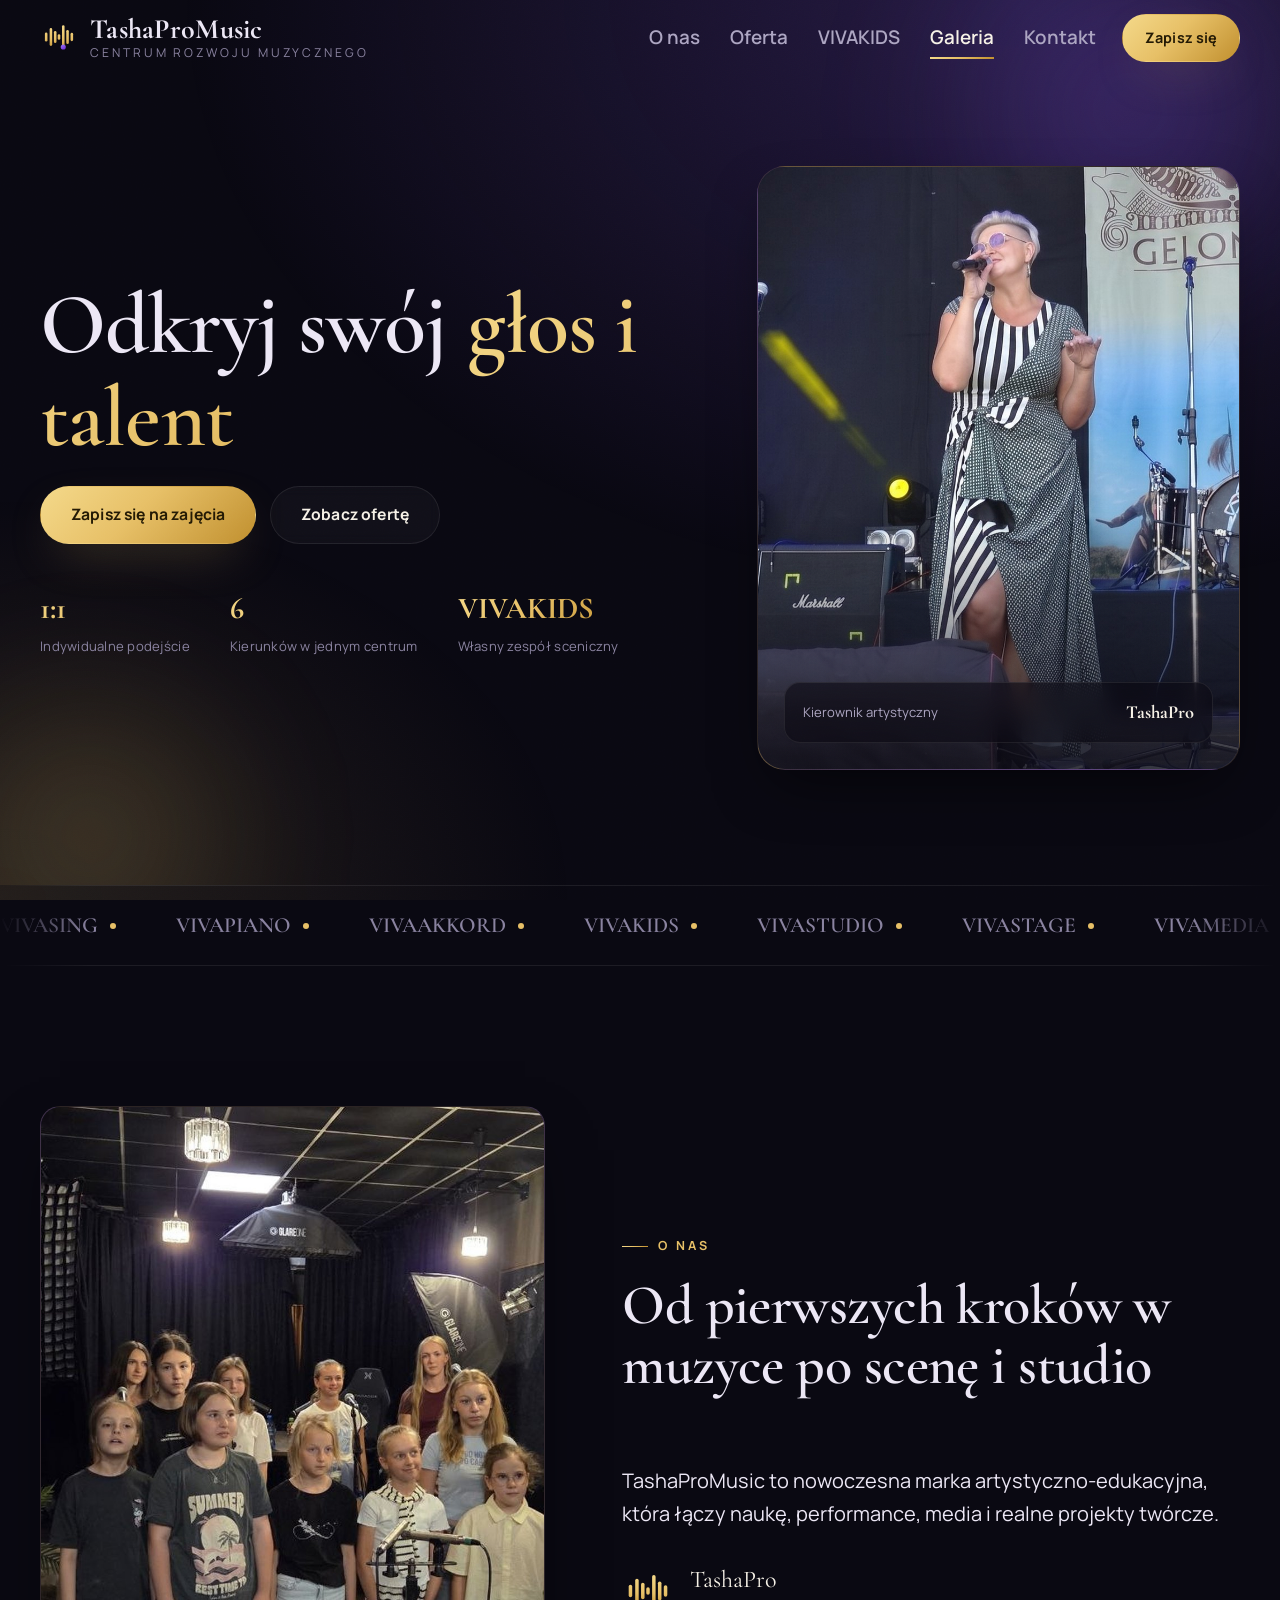
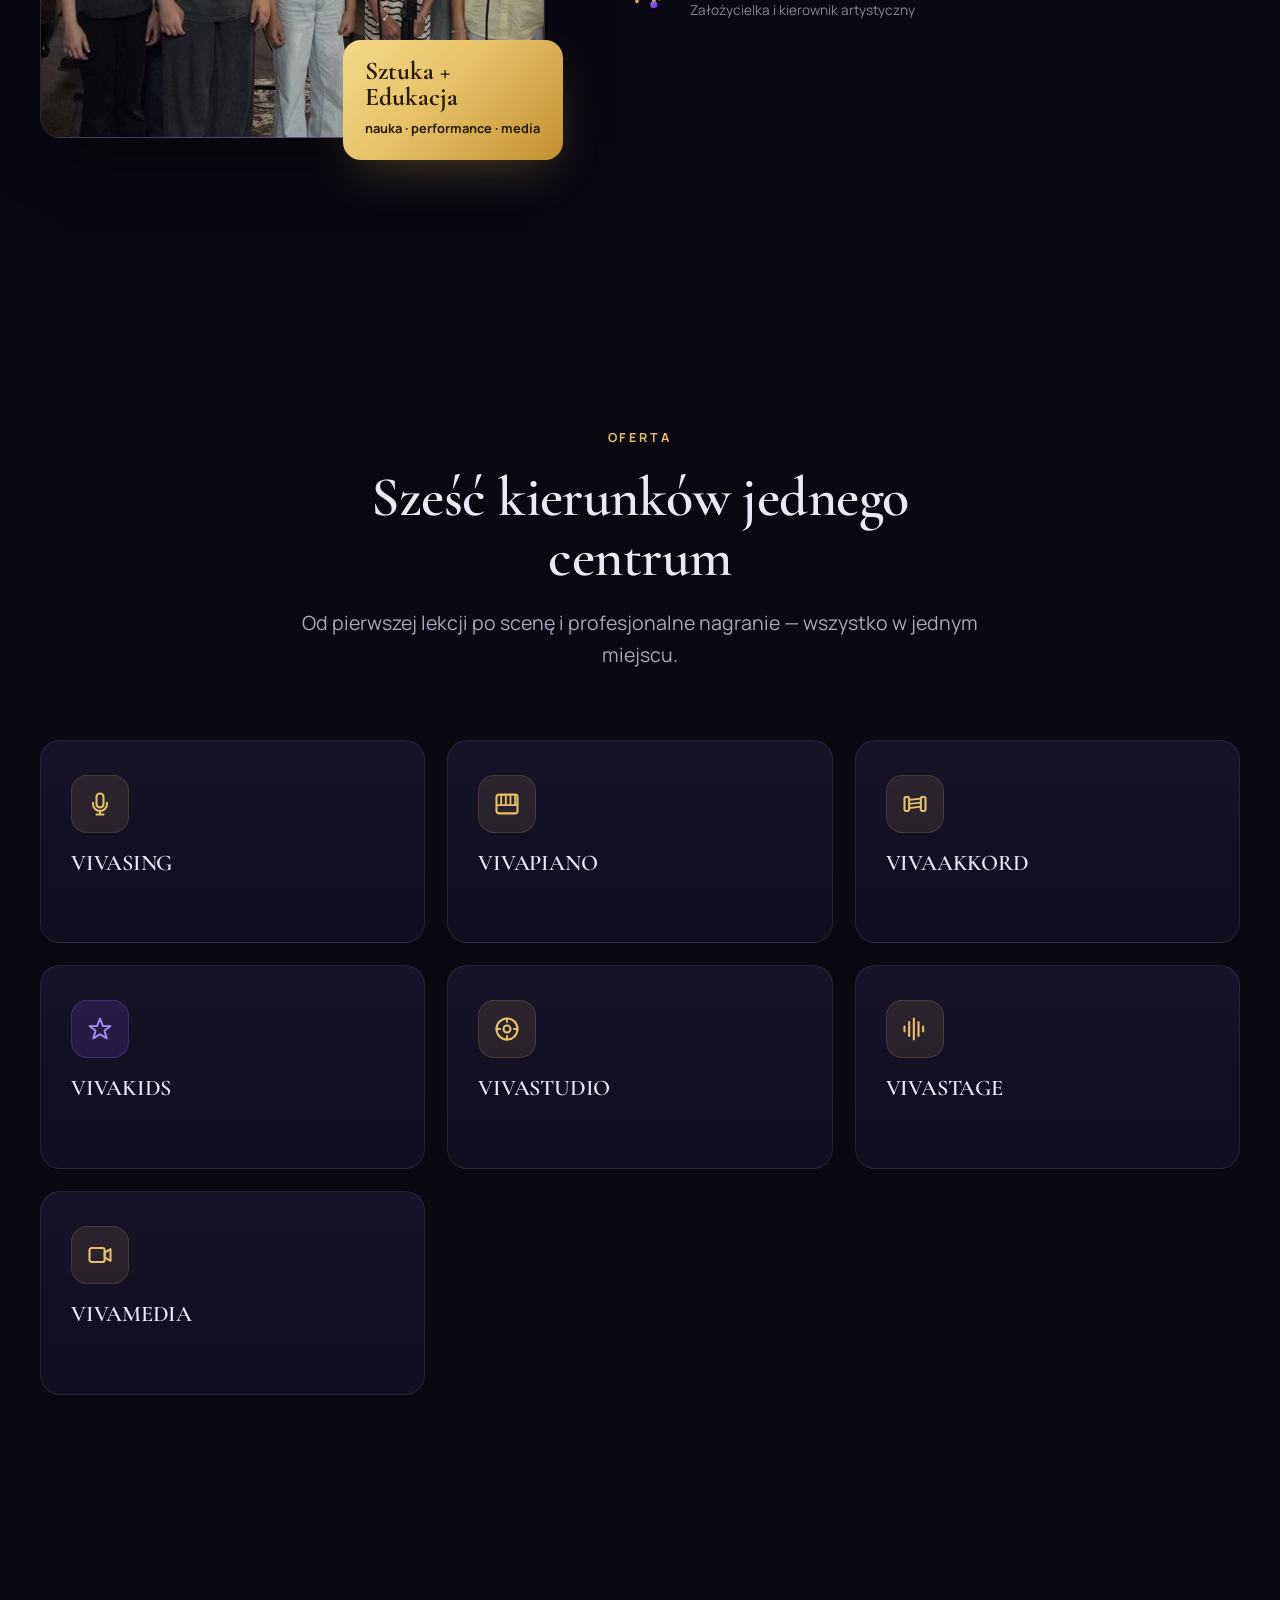
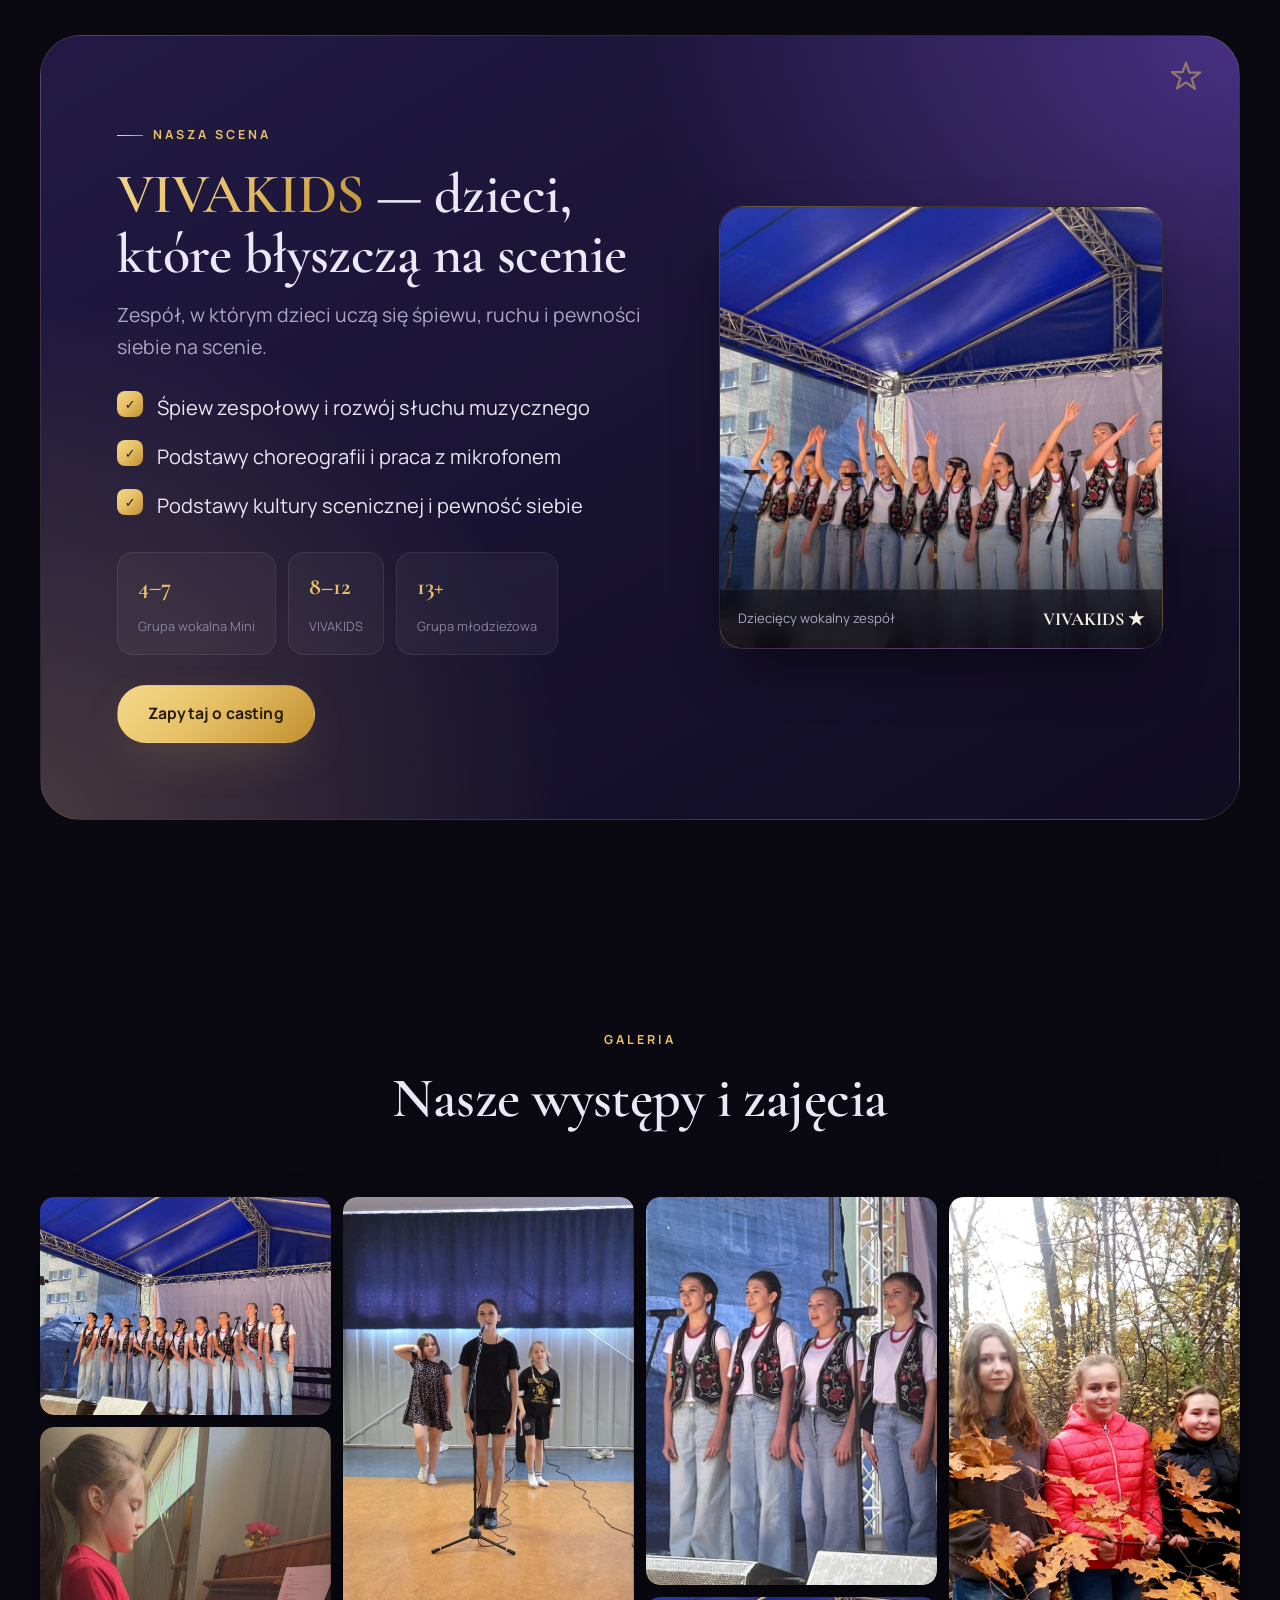
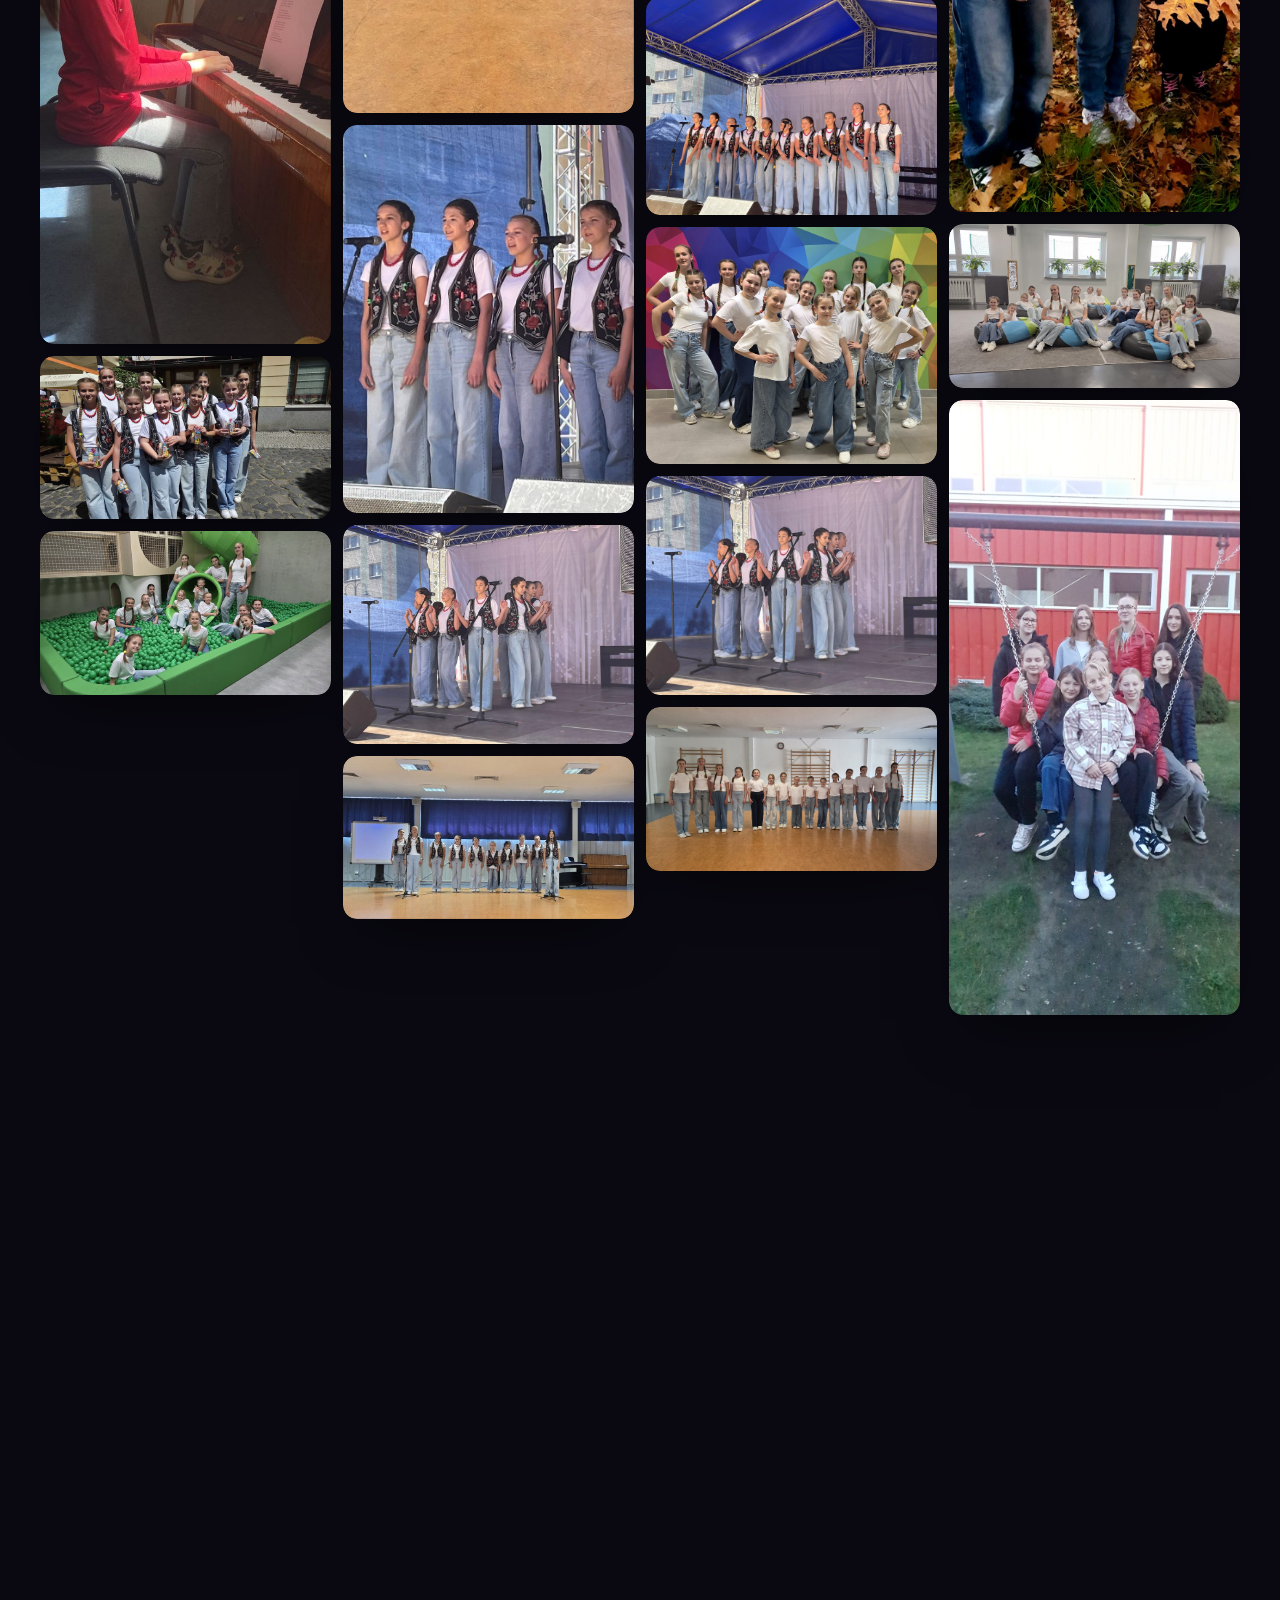
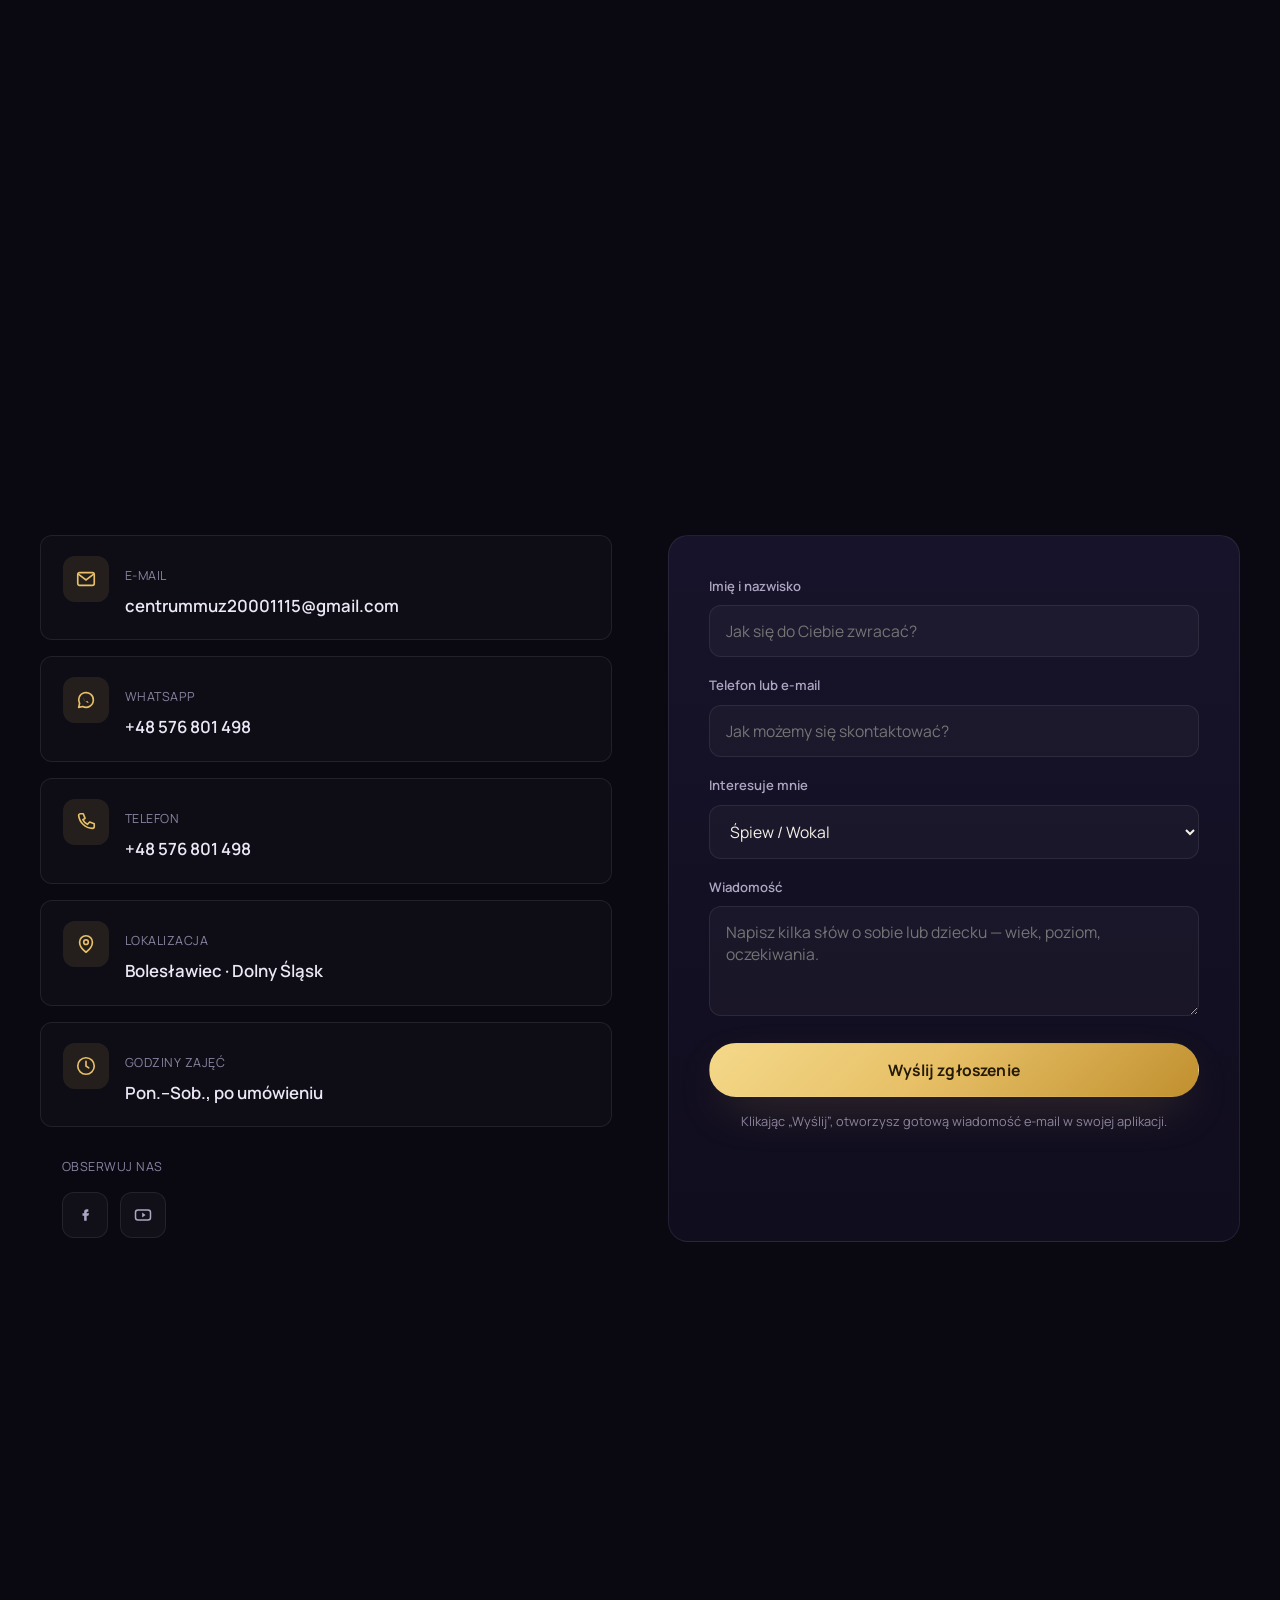
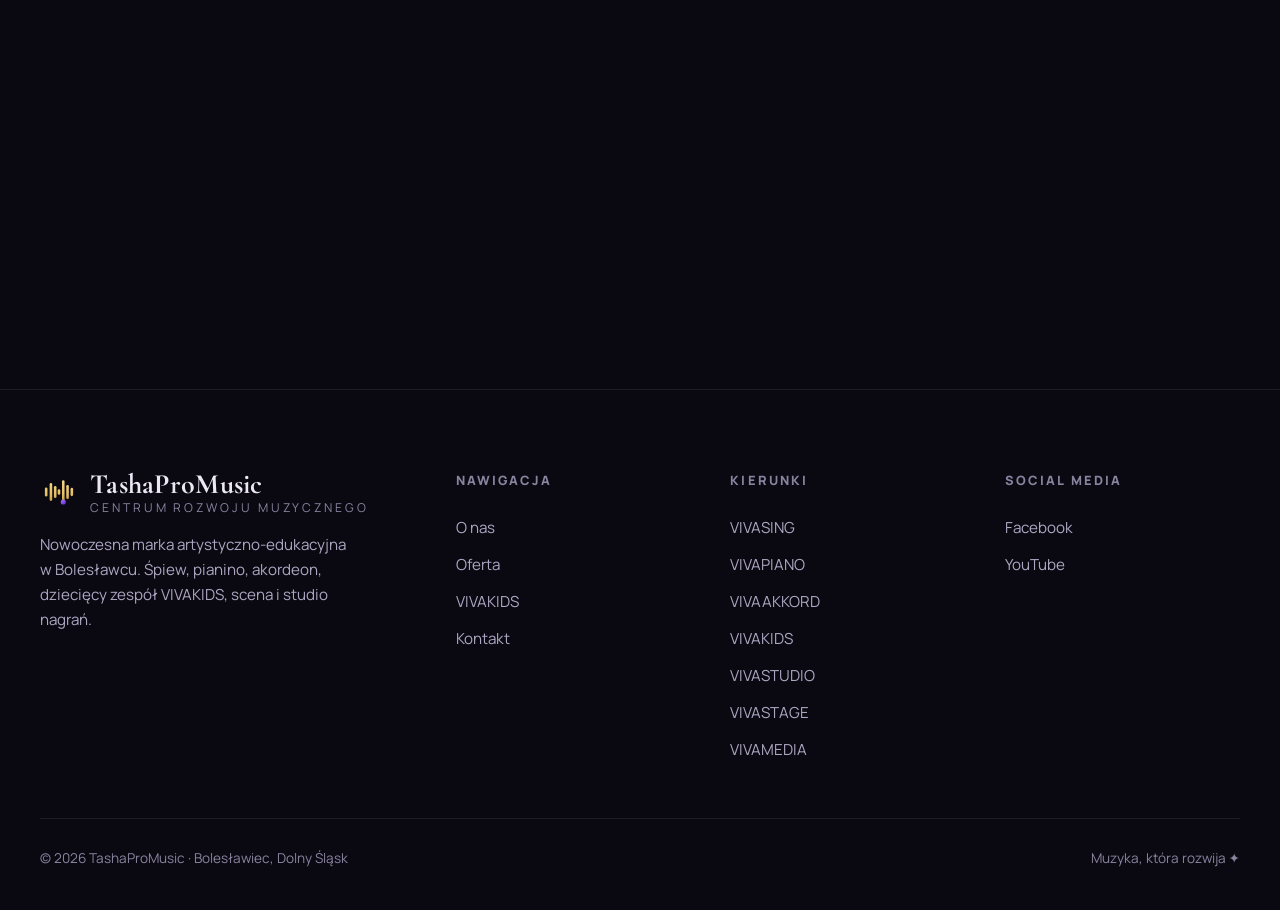
==== commit 1137baa5: "Add video player for VIVASTAGE clips and new VIVAMEDIA direction VIVASTAGE now opens a YouTube video" ====
--- a/index.html
+++ b/index.html
@@ -159,12 +159,14 @@
       <span class="marquee__item">VIVAKIDS <span class="dot"></span></span>
       <span class="marquee__item">VIVASTUDIO <span class="dot"></span></span>
       <span class="marquee__item">VIVASTAGE <span class="dot"></span></span>
+      <span class="marquee__item">VIVAMEDIA <span class="dot"></span></span>
       <span class="marquee__item">VIVASING <span class="dot"></span></span>
       <span class="marquee__item">VIVAPIANO <span class="dot"></span></span>
       <span class="marquee__item">VIVAAKKORD <span class="dot"></span></span>
       <span class="marquee__item">VIVAKIDS <span class="dot"></span></span>
       <span class="marquee__item">VIVASTUDIO <span class="dot"></span></span>
       <span class="marquee__item">VIVASTAGE <span class="dot"></span></span>
+      <span class="marquee__item">VIVAMEDIA <span class="dot"></span></span>
     </div>
   </div>
 
@@ -239,9 +241,15 @@
           <span class="card__go" aria-hidden="true">Zapisz się <svg viewBox="0 0 24 24" fill="none"><path d="M5 12h14M13 6l6 6-6 6" stroke="currentColor" stroke-width="2" stroke-linecap="round" stroke-linejoin="round"/></svg></span>
         </a>
 
-        <a class="card card--title" href="#contact" data-dir="VIVA STAGE (scena)" data-reveal data-delay="2">
+        <a class="card card--title card--video" role="button" tabindex="0" data-videos="hAj7-vgWkHQ,4JVkwX9-PSM,Ew5oJqZ3FT4" data-reveal data-delay="2">
           <span class="card__ic" aria-hidden="true"><svg viewBox="0 0 24 24" fill="none"><path d="M3 10v4M7 6v12M11 3v18M15 6v12M19 10v4" stroke="currentColor" stroke-width="1.8" stroke-linecap="round"/></svg></span>
           <h3>VIVASTAGE</h3>
+          <span class="card__go" aria-hidden="true">Zobacz wideo <svg viewBox="0 0 24 24" fill="none"><path d="M8 5v14l11-7z" fill="currentColor"/></svg></span>
+        </a>
+
+        <a class="card card--title" href="#contact" data-dir="VIVAMEDIA (foto i wideo)" data-reveal data-delay="3">
+          <span class="card__ic" aria-hidden="true"><svg viewBox="0 0 24 24" fill="none"><rect x="3" y="6" width="13" height="12" rx="2" stroke="currentColor" stroke-width="1.8"/><path d="M16 10l5-3v10l-5-3z" stroke="currentColor" stroke-width="1.8" stroke-linejoin="round"/></svg></span>
+          <h3>VIVAMEDIA</h3>
           <span class="card__go" aria-hidden="true">Zapisz się <svg viewBox="0 0 24 24" fill="none"><path d="M5 12h14M13 6l6 6-6 6" stroke="currentColor" stroke-width="2" stroke-linecap="round" stroke-linejoin="round"/></svg></span>
         </a>
 
@@ -382,6 +390,7 @@
               <option>VIVAKIDS (zespół dziecięcy)</option>
               <option>VIVA STUDIO (nagrania)</option>
               <option>VIVA STAGE (scena)</option>
+              <option>VIVAMEDIA (foto i wideo)</option>
               <option>Coś innego</option>
             </select>
           </div>
@@ -437,6 +446,7 @@
         <a href="#vivakids">VIVAKIDS</a>
         <a href="#offer">VIVASTUDIO</a>
         <a href="#offer">VIVASTAGE</a>
+        <a href="#offer">VIVAMEDIA</a>
       </div>
       <div class="footer__col">
         <h4 data-i18n="footer.social">Social media</h4>
@@ -456,6 +466,14 @@
   <img class="lightbox__img" id="lightboxImg" src="" alt="" />
 </div>
 
+<div class="vmodal" id="videoModal" aria-hidden="true">
+  <button class="vmodal__close" id="videoClose" type="button" aria-label="Zamknij">&times;</button>
+  <div class="vmodal__inner" role="dialog" aria-modal="true" aria-label="Wideo">
+    <div class="vmodal__player"><iframe id="videoFrame" src="" title="Wideo TashaProMusic" allow="accelerometer; autoplay; clipboard-write; encrypted-media; gyroscope; picture-in-picture; web-share" allowfullscreen></iframe></div>
+    <div class="vmodal__thumbs" id="videoThumbs"></div>
+  </div>
+</div>
+
 <script src="assets/js/main.js"></script>
 </body>
 </html>
--- a/assets/css/styles.css
+++ b/assets/css/styles.css
@@ -620,6 +620,35 @@
 }
 .lightbox__close:hover { border-color: var(--gold); color: var(--gold); }
 
+/* ---------- Video modal (VIVASTAGE / VIVASTUDIO) ---------- */
+.card--video { cursor: pointer; }
+.vmodal {
+  position: fixed; inset: 0; z-index: 300; display: none; align-items: center; justify-content: center;
+  padding: 24px; background: rgba(5,4,12,.92); backdrop-filter: blur(8px);
+}
+.vmodal.open { display: flex; }
+.vmodal__inner { width: min(960px, 100%); }
+.vmodal__player {
+  position: relative; width: 100%; aspect-ratio: 16 / 9; background: #000;
+  border-radius: 16px; overflow: hidden; box-shadow: var(--shadow);
+}
+.vmodal__player iframe { position: absolute; inset: 0; width: 100%; height: 100%; border: 0; }
+.vmodal__thumbs { display: flex; flex-wrap: wrap; gap: 12px; justify-content: center; margin-top: 16px; }
+.vmodal__thumb {
+  width: 140px; aspect-ratio: 16 / 9; border-radius: 10px; overflow: hidden; padding: 0;
+  border: 2px solid transparent; background: #000; cursor: pointer; opacity: .6; transition: opacity .2s, border-color .2s;
+}
+.vmodal__thumb img { width: 100%; height: 100%; object-fit: cover; }
+.vmodal__thumb:hover { opacity: 1; }
+.vmodal__thumb.active { opacity: 1; border-color: var(--gold); }
+.vmodal__close {
+  position: absolute; top: 18px; right: 22px; z-index: 2; width: 46px; height: 46px; border-radius: 50%;
+  border: 1px solid var(--line-soft); background: rgba(255,255,255,.06); color: var(--cream);
+  font-size: 1.7rem; line-height: 1; cursor: pointer; transition: background .2s, border-color .2s, color .2s;
+}
+.vmodal__close:hover { border-color: var(--gold); color: var(--gold); }
+@media (max-width: 560px) { .vmodal__thumb { width: 96px; } }
+
 /* Hide the VIVAKIDS photo caption on mobile */
 @media (max-width: 720px) {
   .viva__visual .hero-card__tag { display: none; }
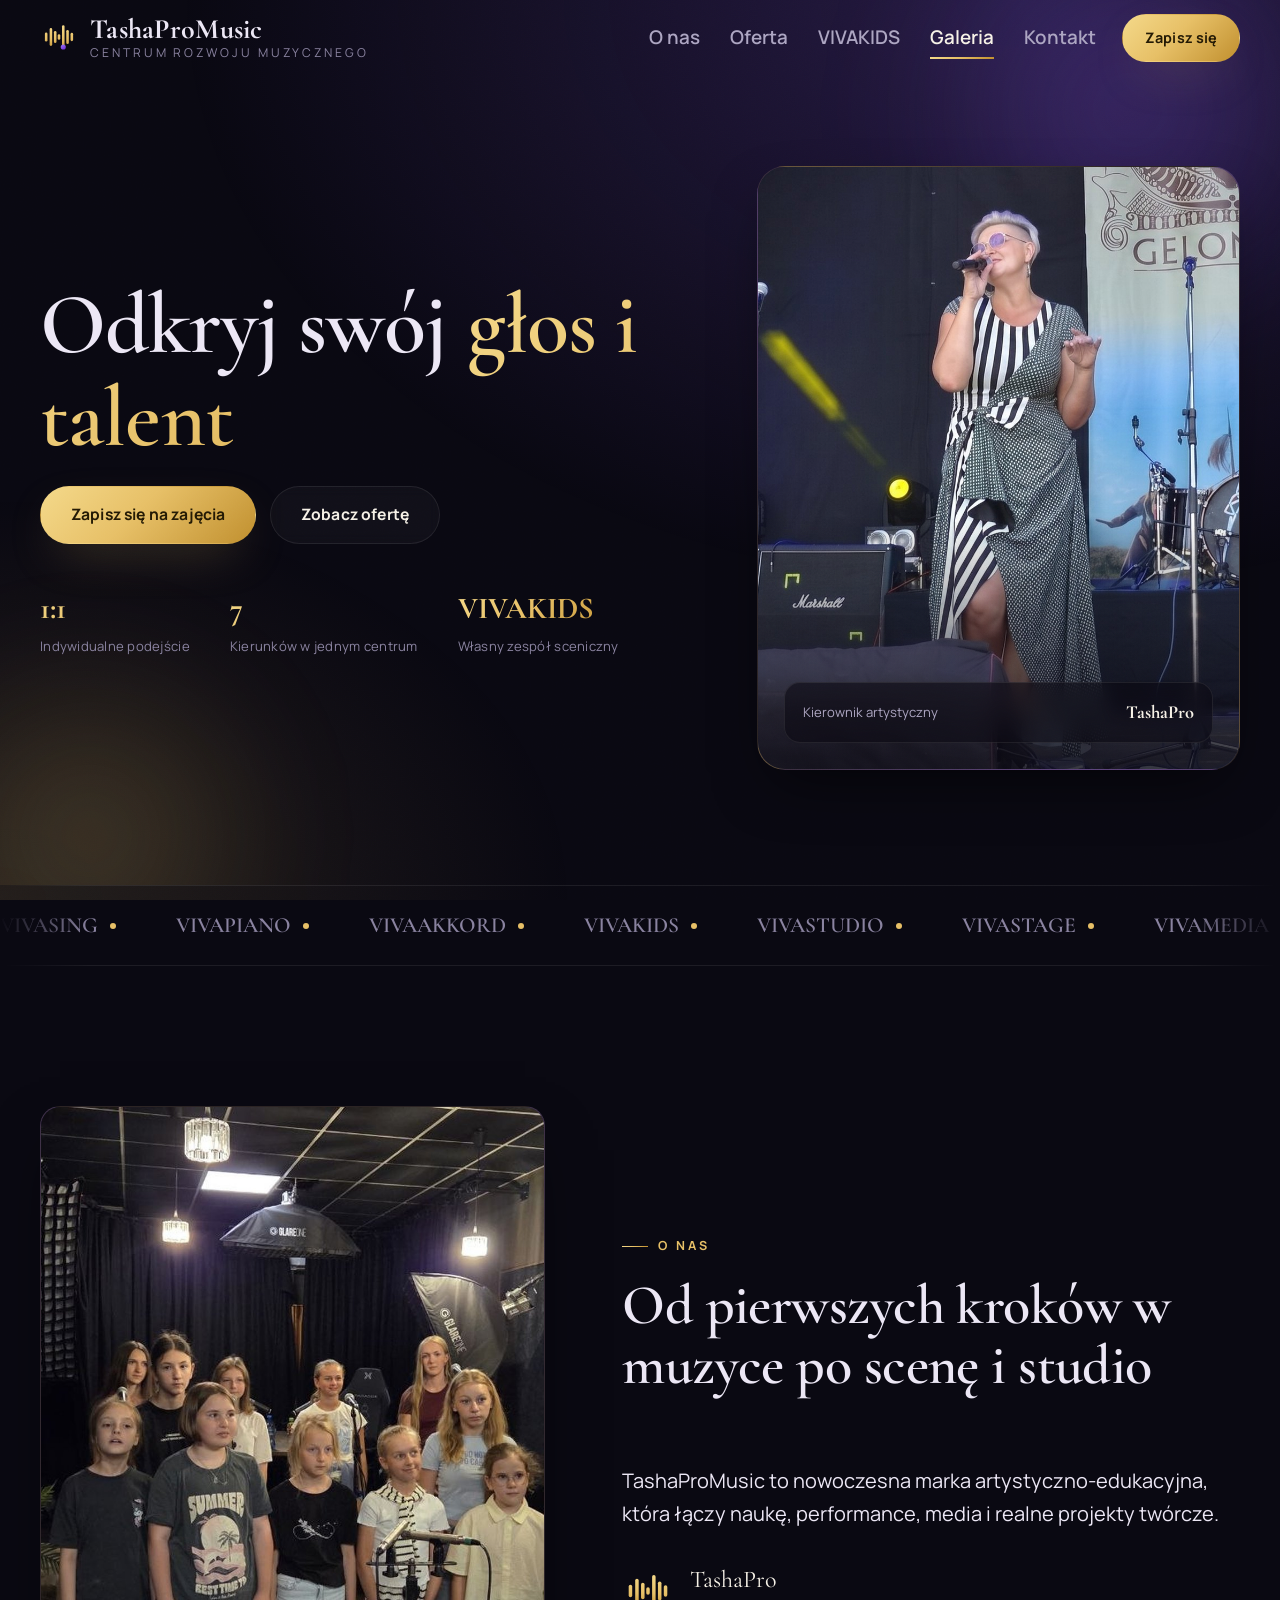
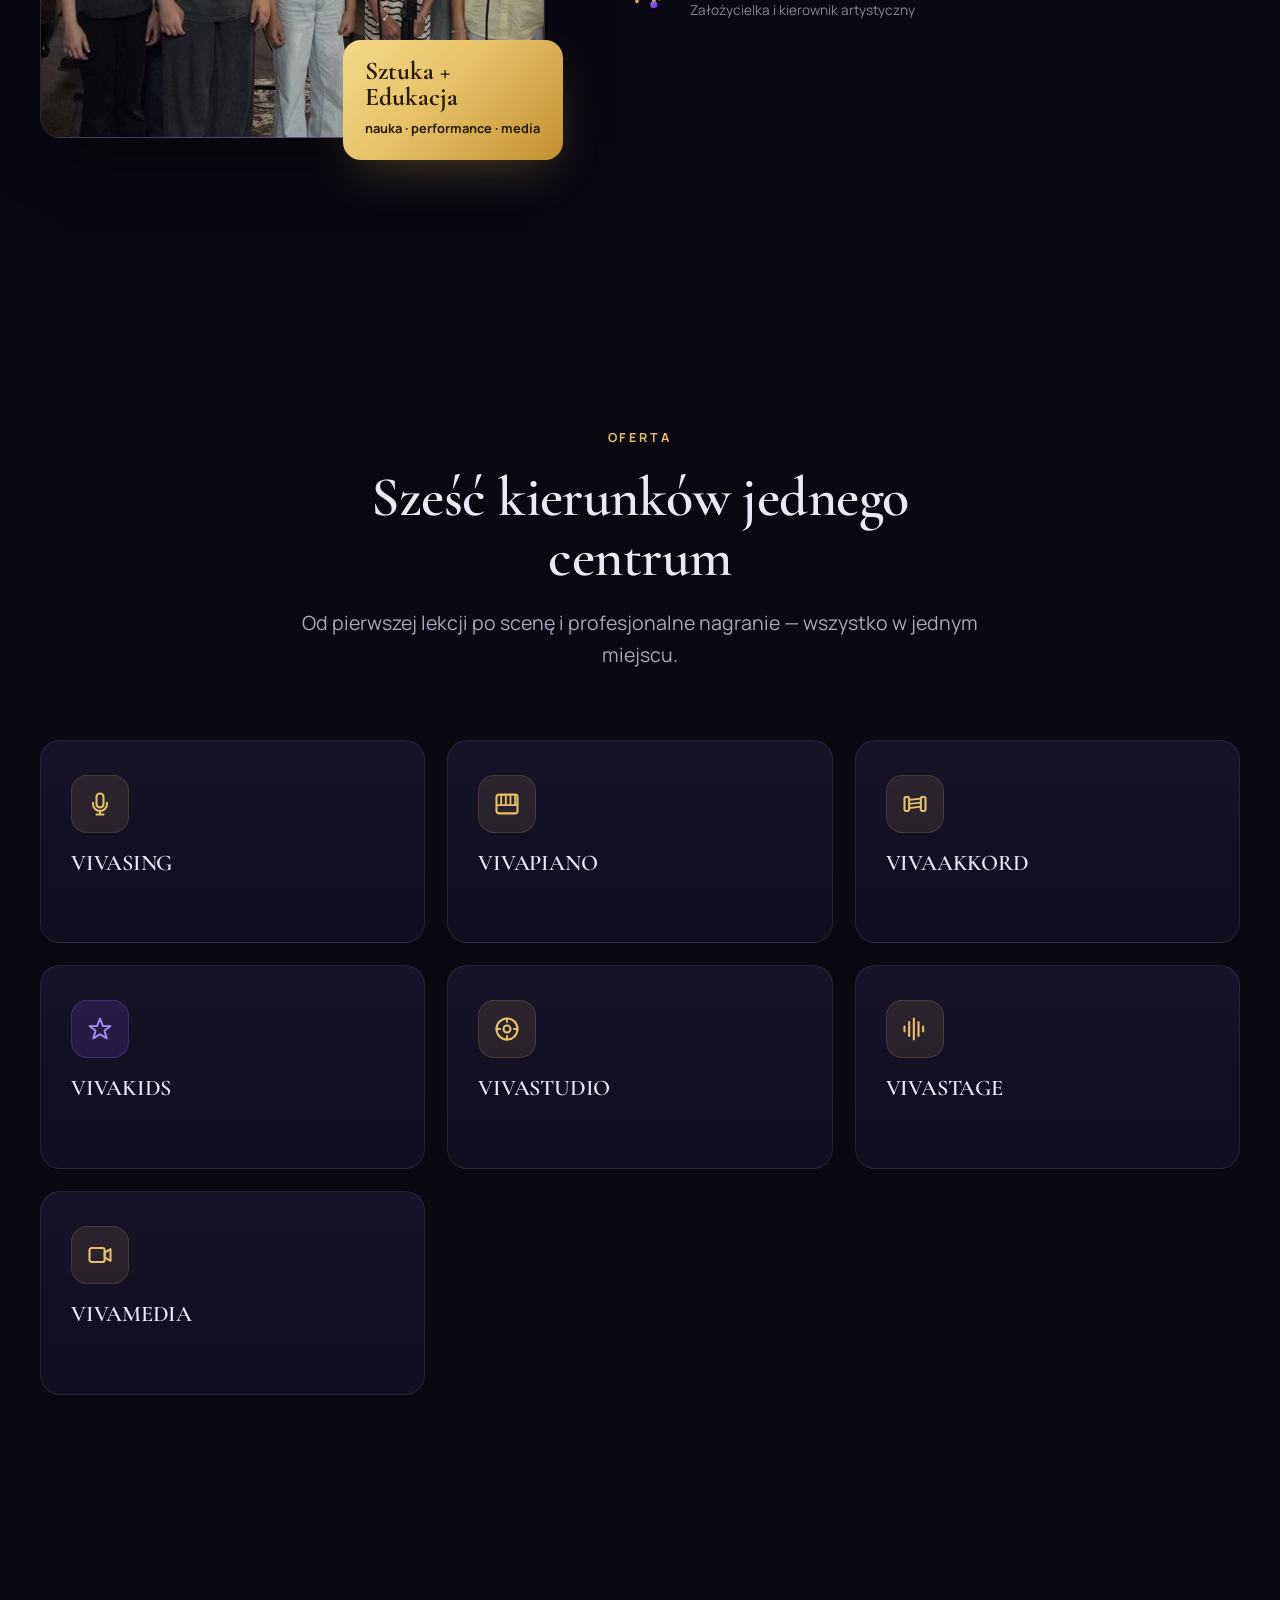
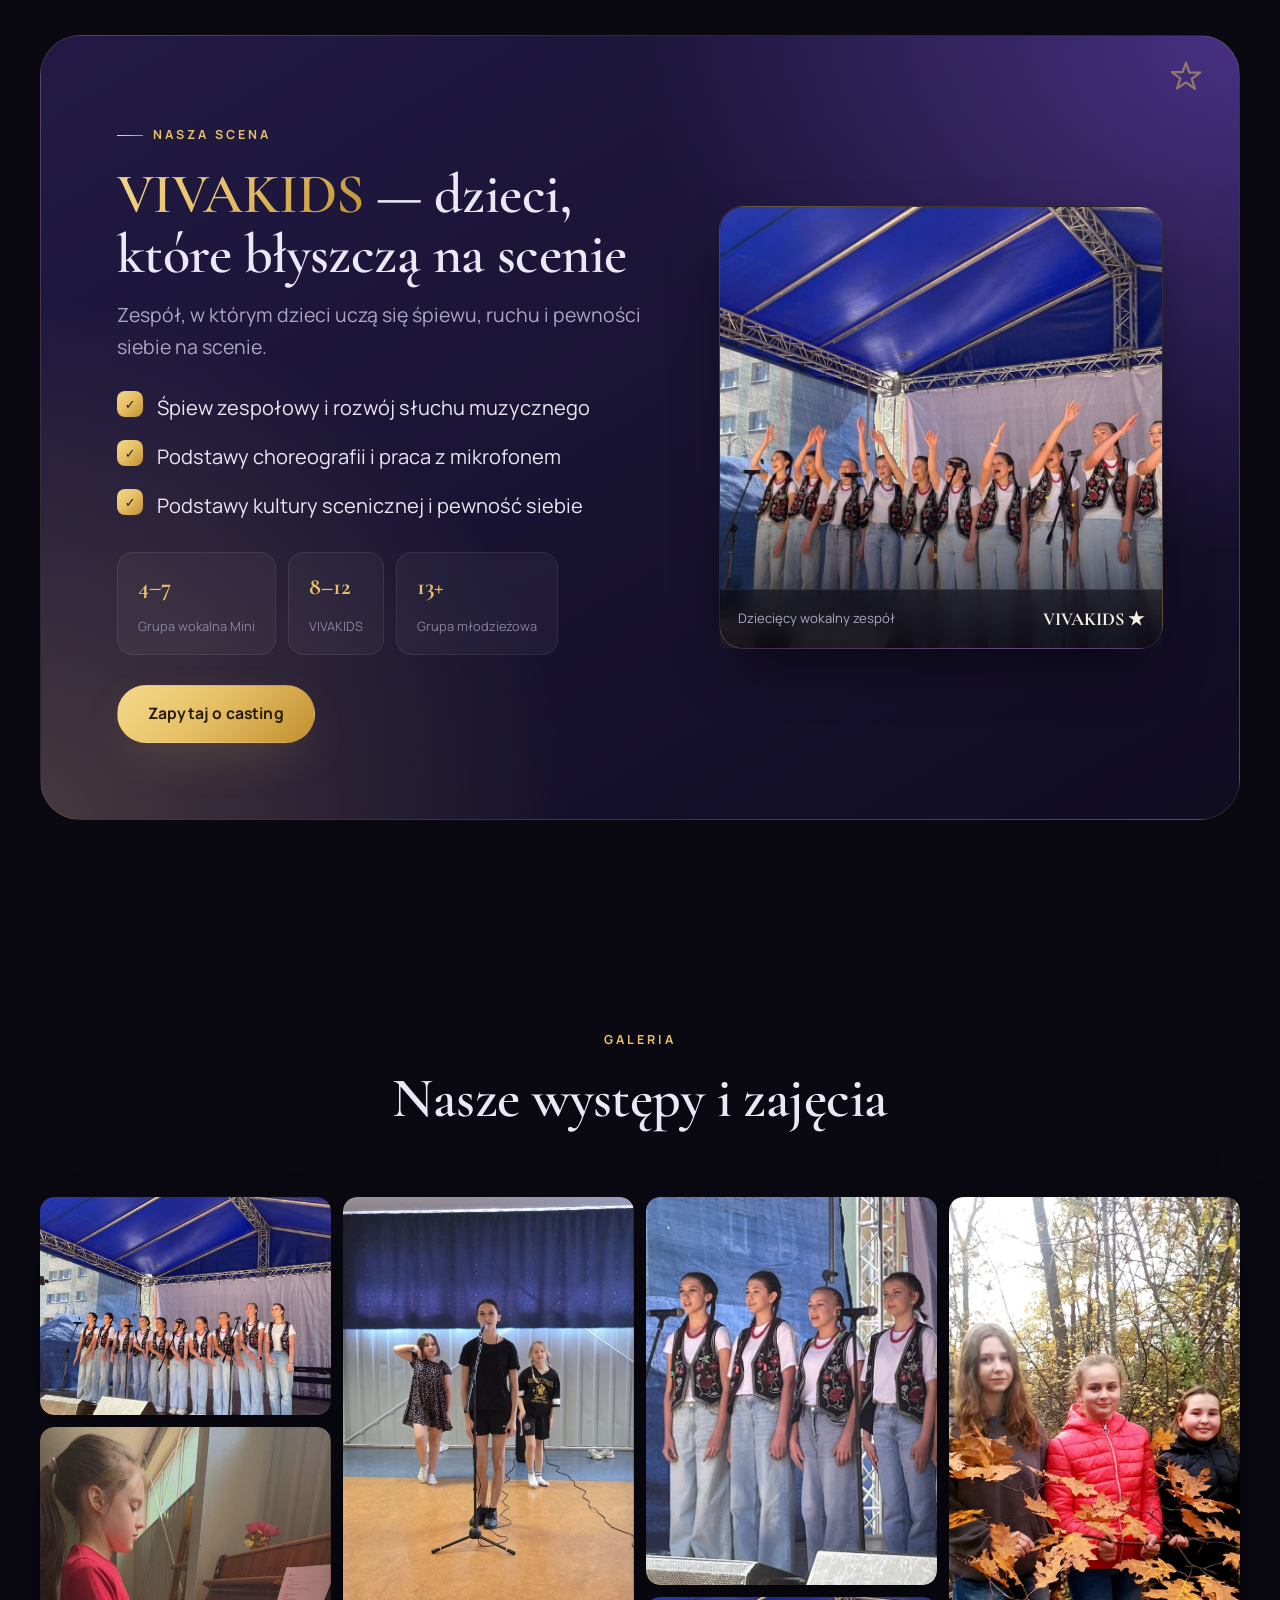
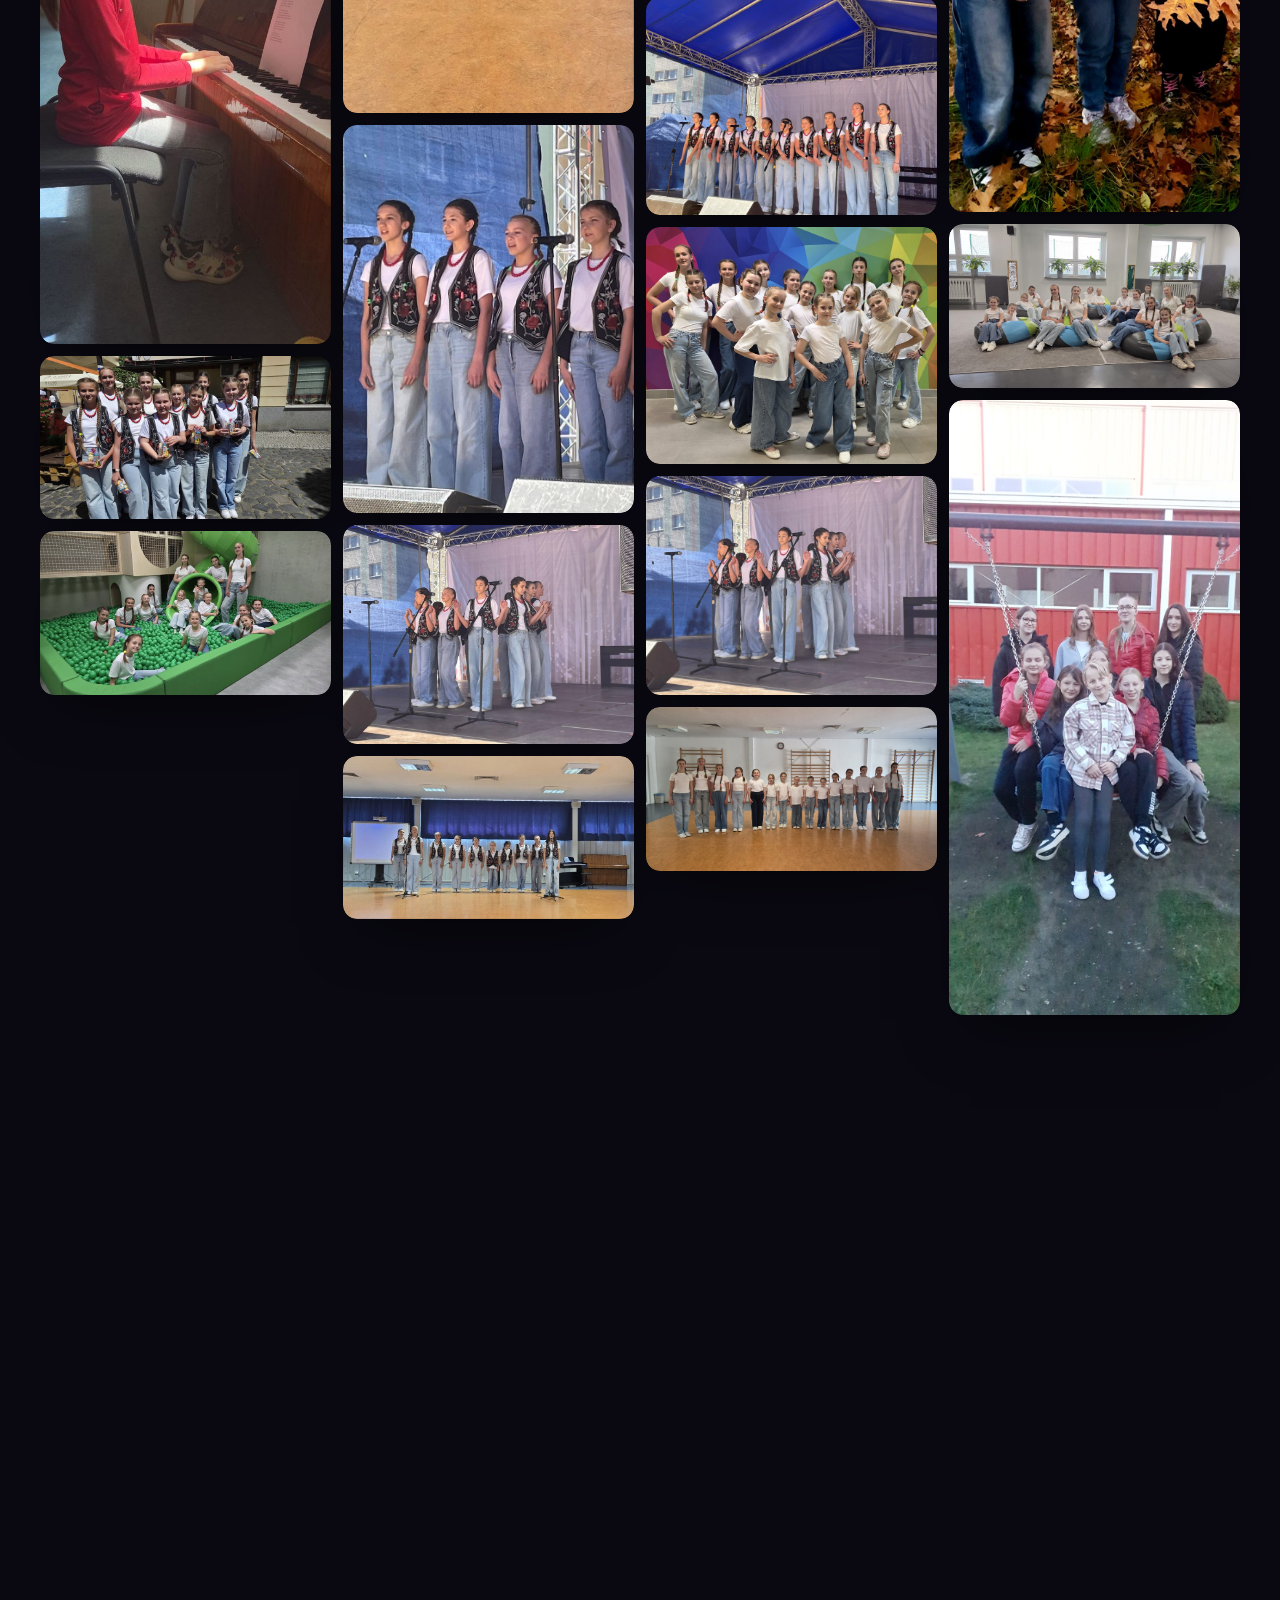
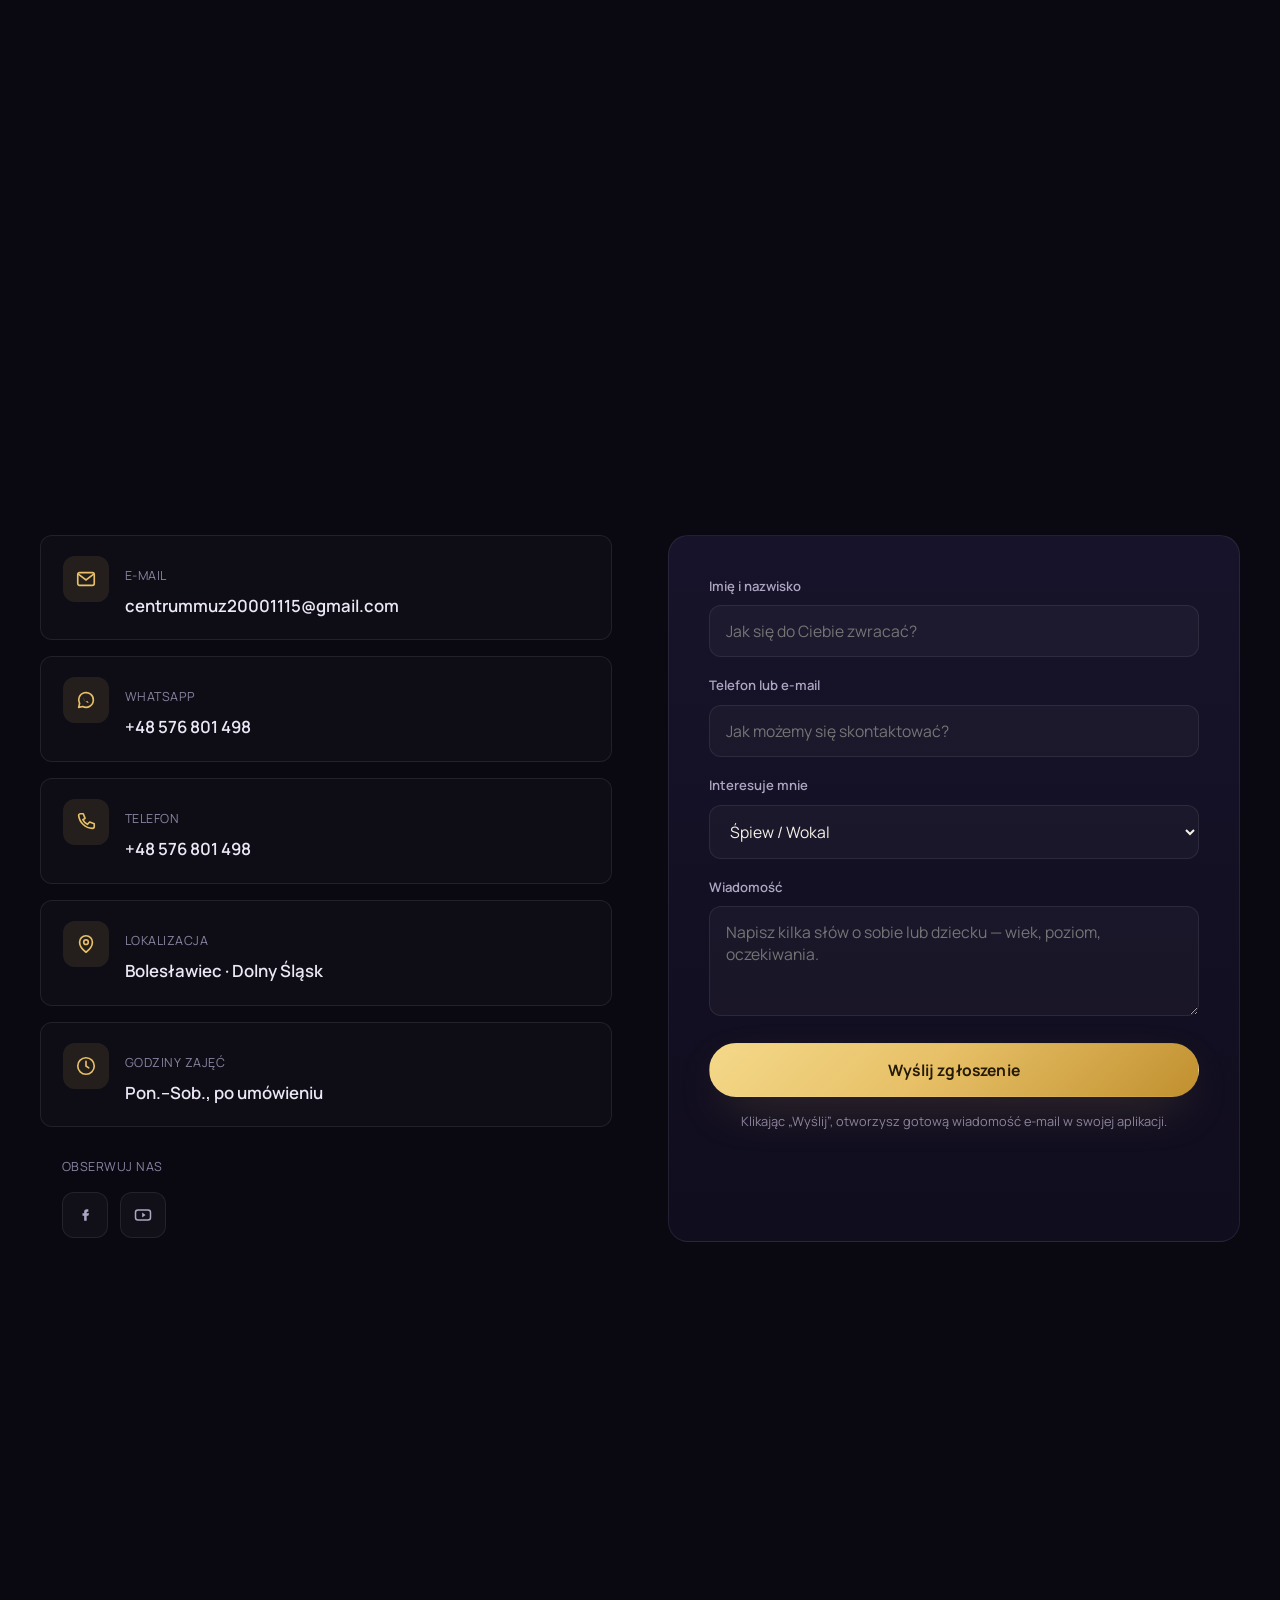
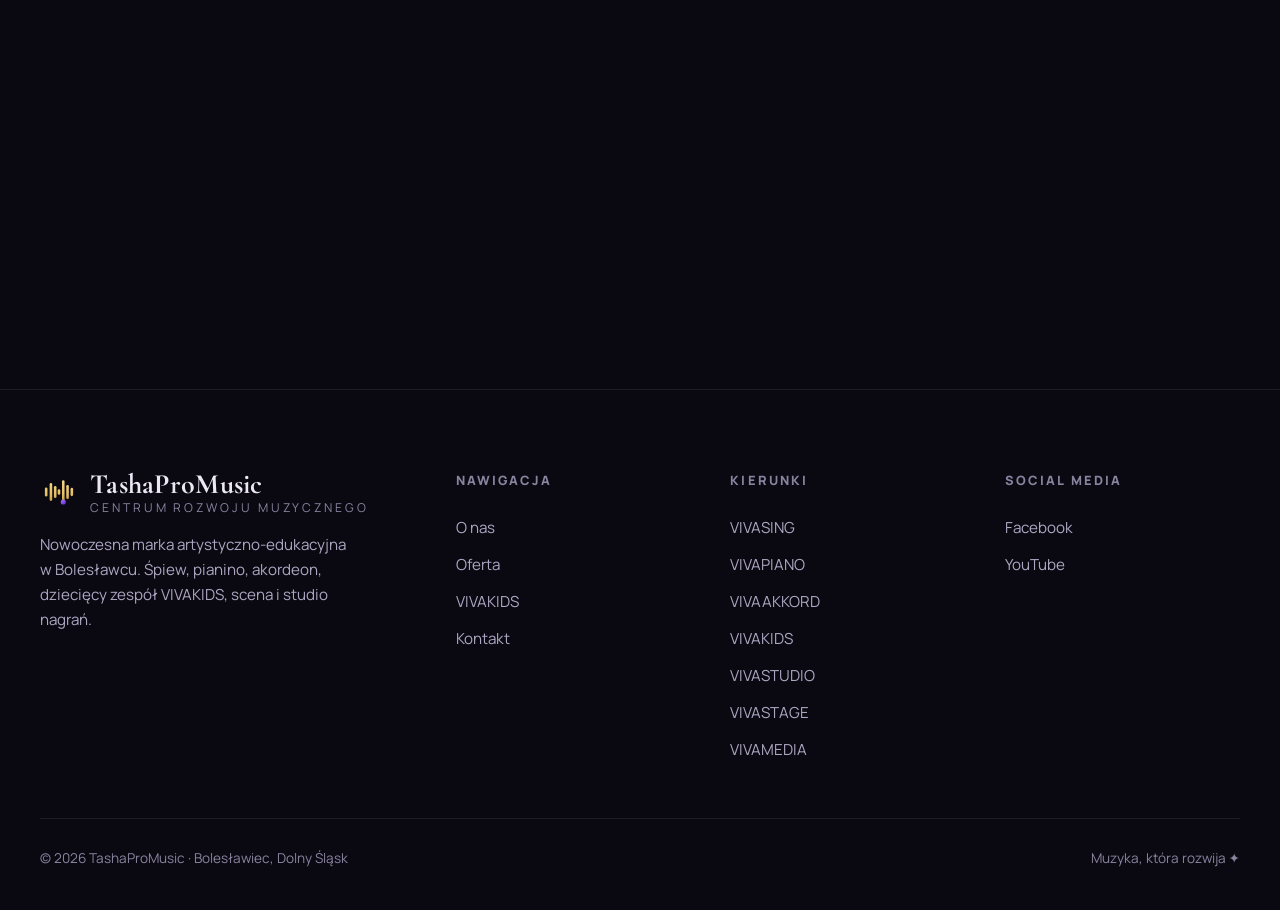
==== commit b143f005: "Update directions counter from 6 to 7 (added VIVAMEDIA) Co-Authored-By: Claude Opus 4.8 <noreply@ant" ====
--- a/index.html
+++ b/index.html
@@ -110,7 +110,7 @@
           </div>
           <div class="hero__proof" data-reveal data-delay="4">
             <div class="proof"><span class="proof__n text-gold">1:1</span><span class="proof__l">Indywidualne podejście</span></div>
-            <div class="proof"><span class="proof__n text-gold">6</span><span class="proof__l">Kierunków w jednym centrum</span></div>
+            <div class="proof"><span class="proof__n text-gold">7</span><span class="proof__l">Kierunków w jednym centrum</span></div>
             <div class="proof"><span class="proof__n text-gold">VIVAKIDS</span><span class="proof__l">Własny zespół sceniczny</span></div>
           </div>
         </div>
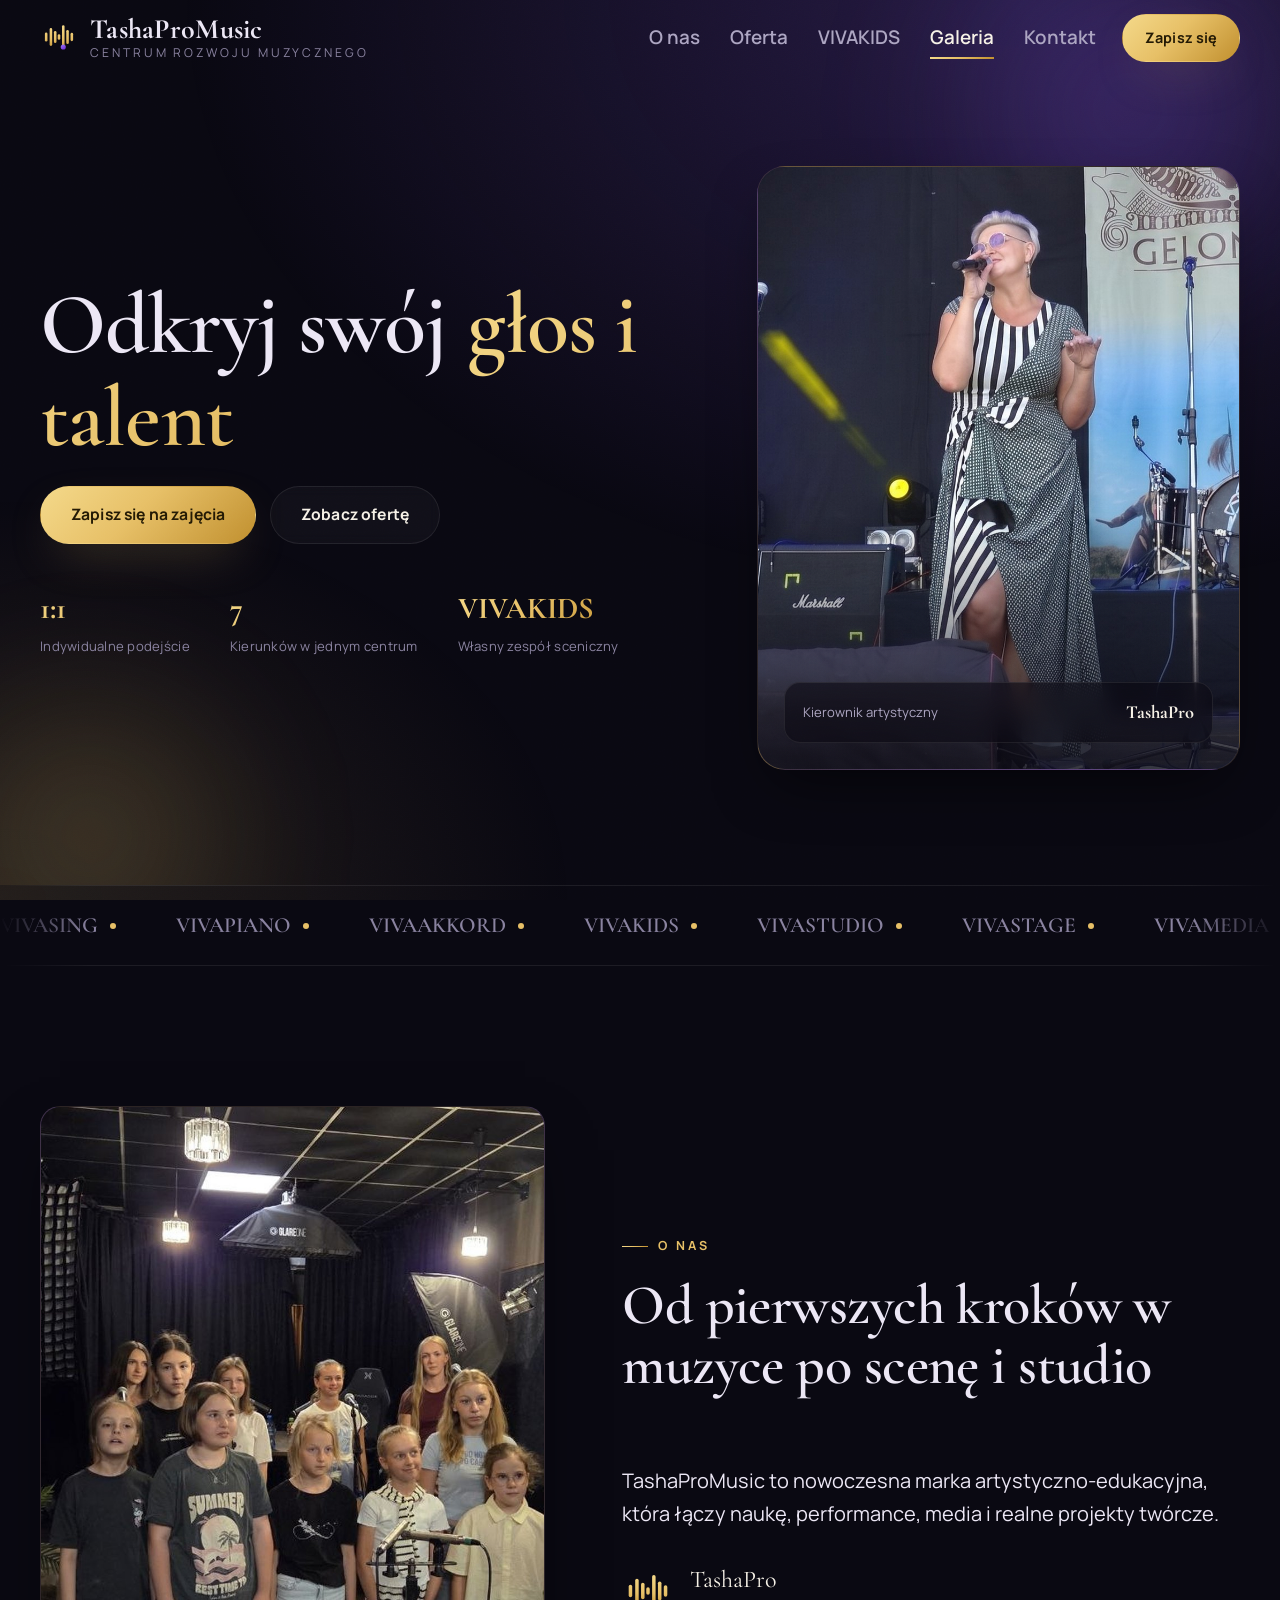
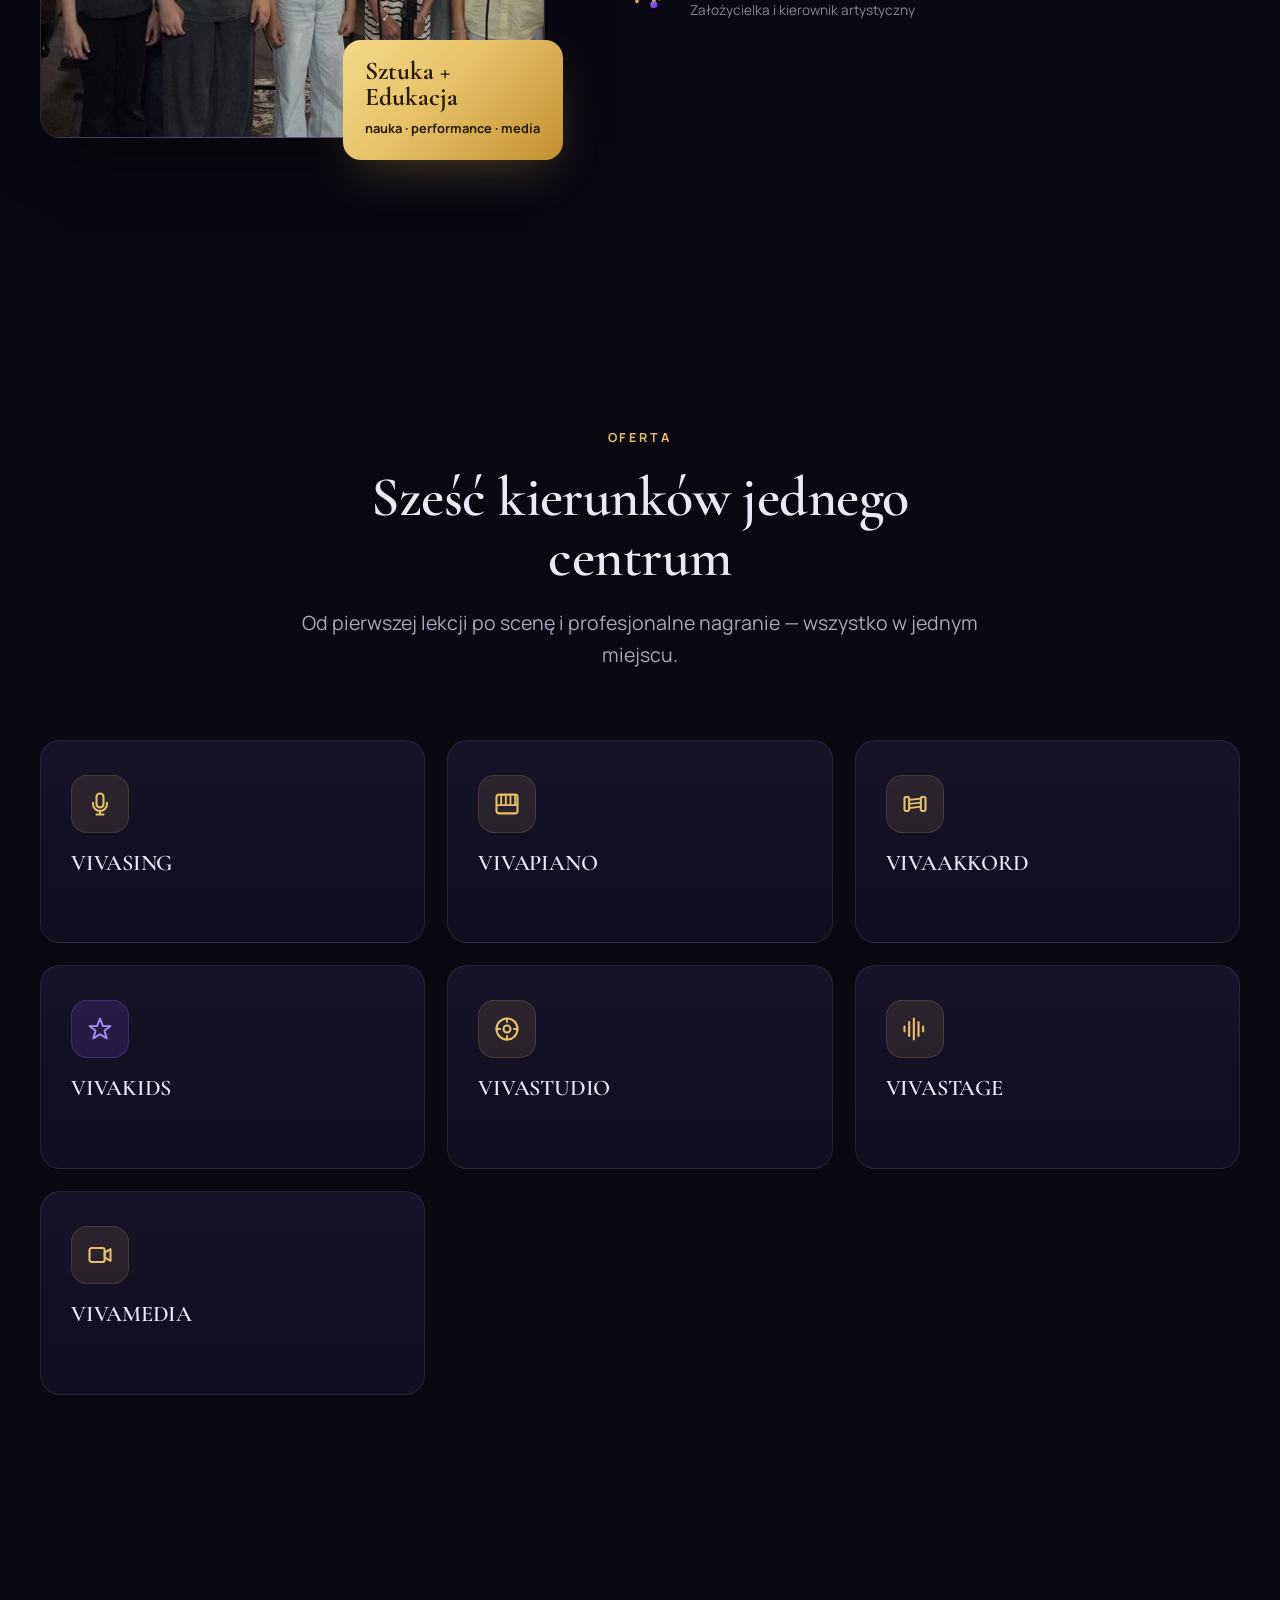
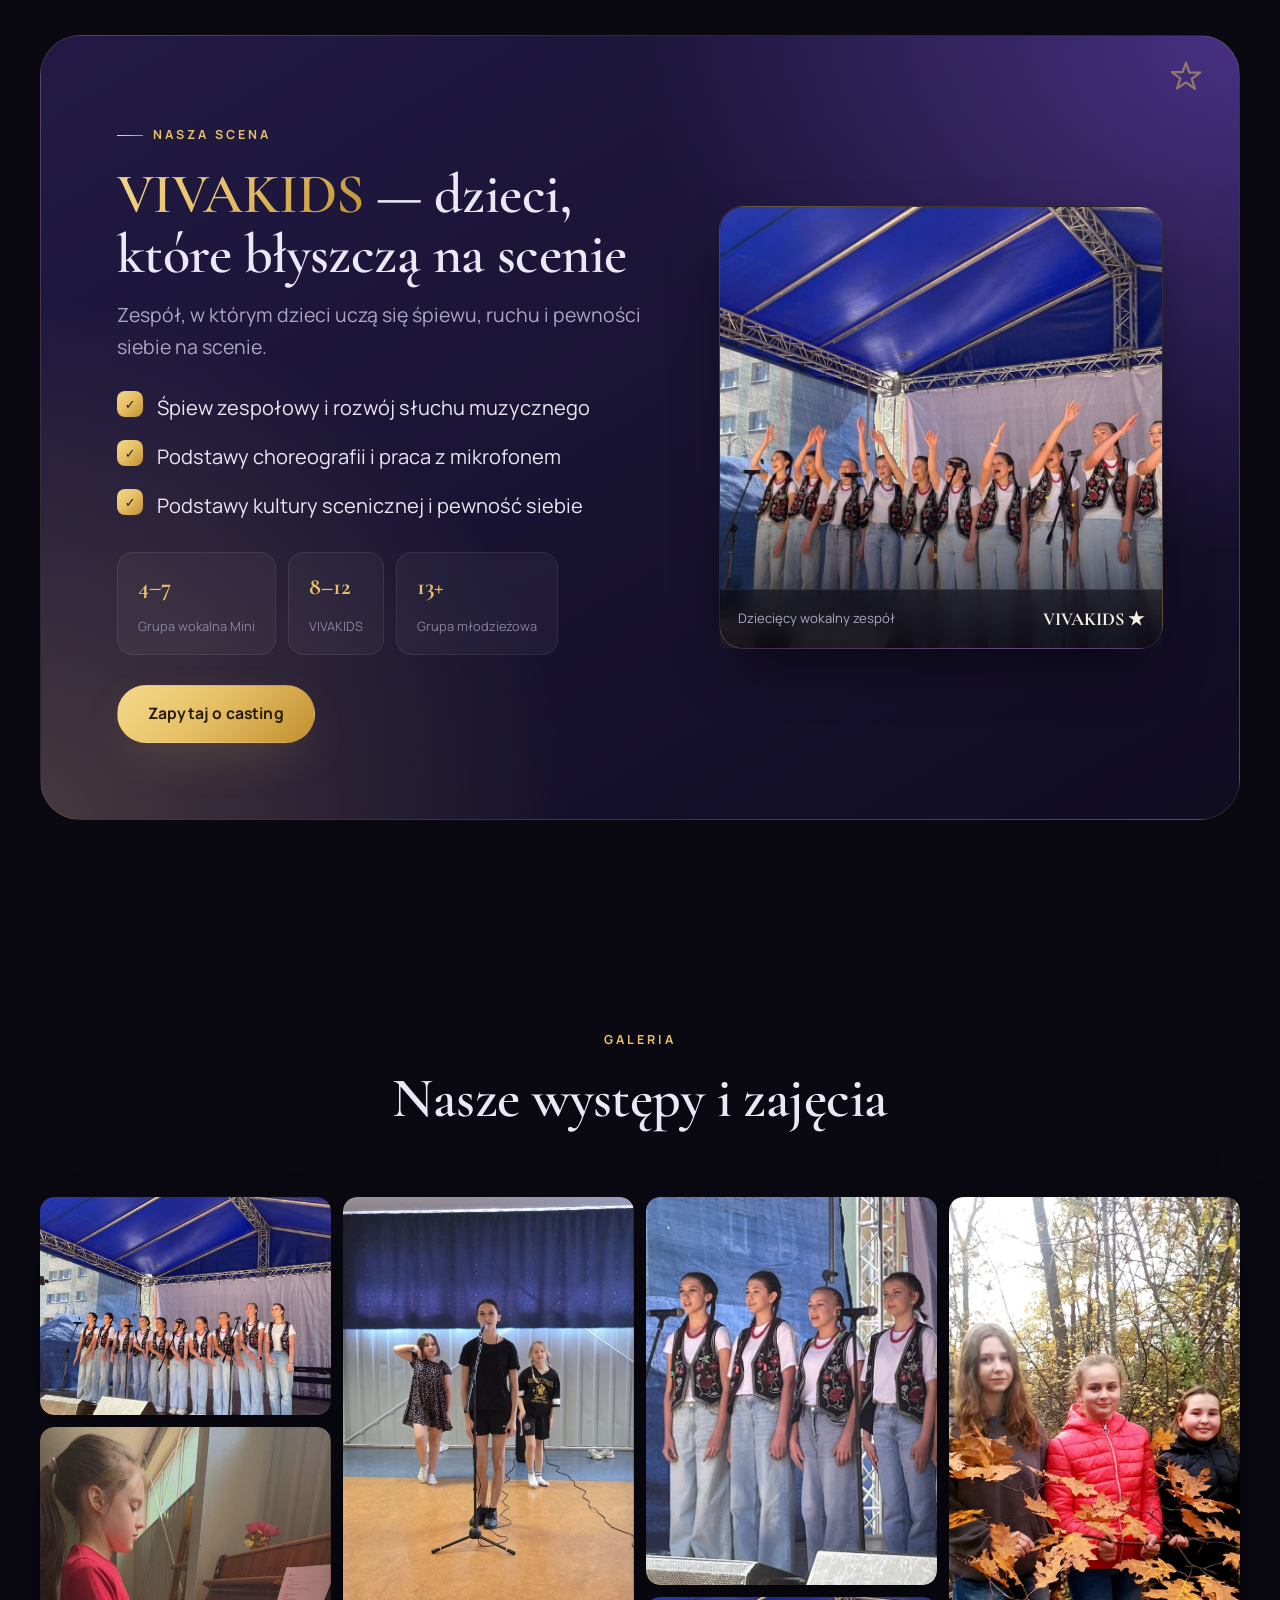
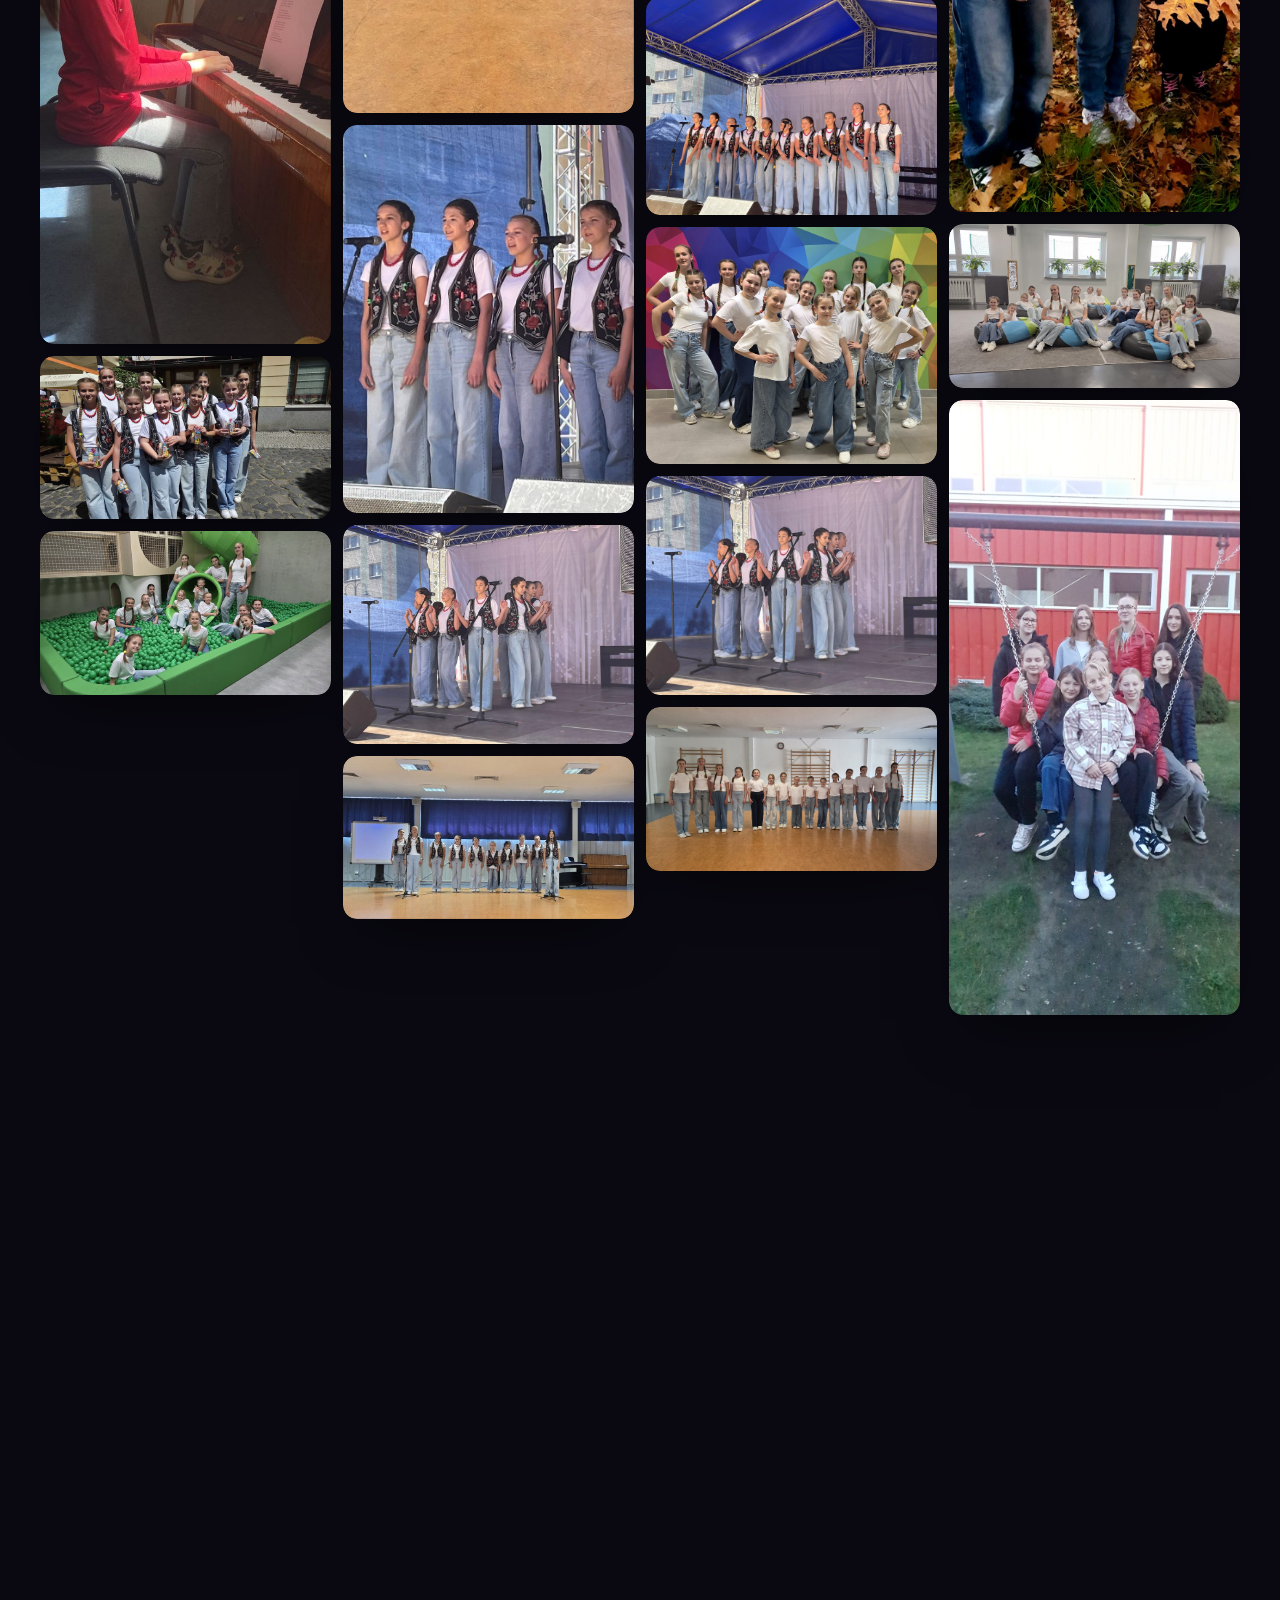
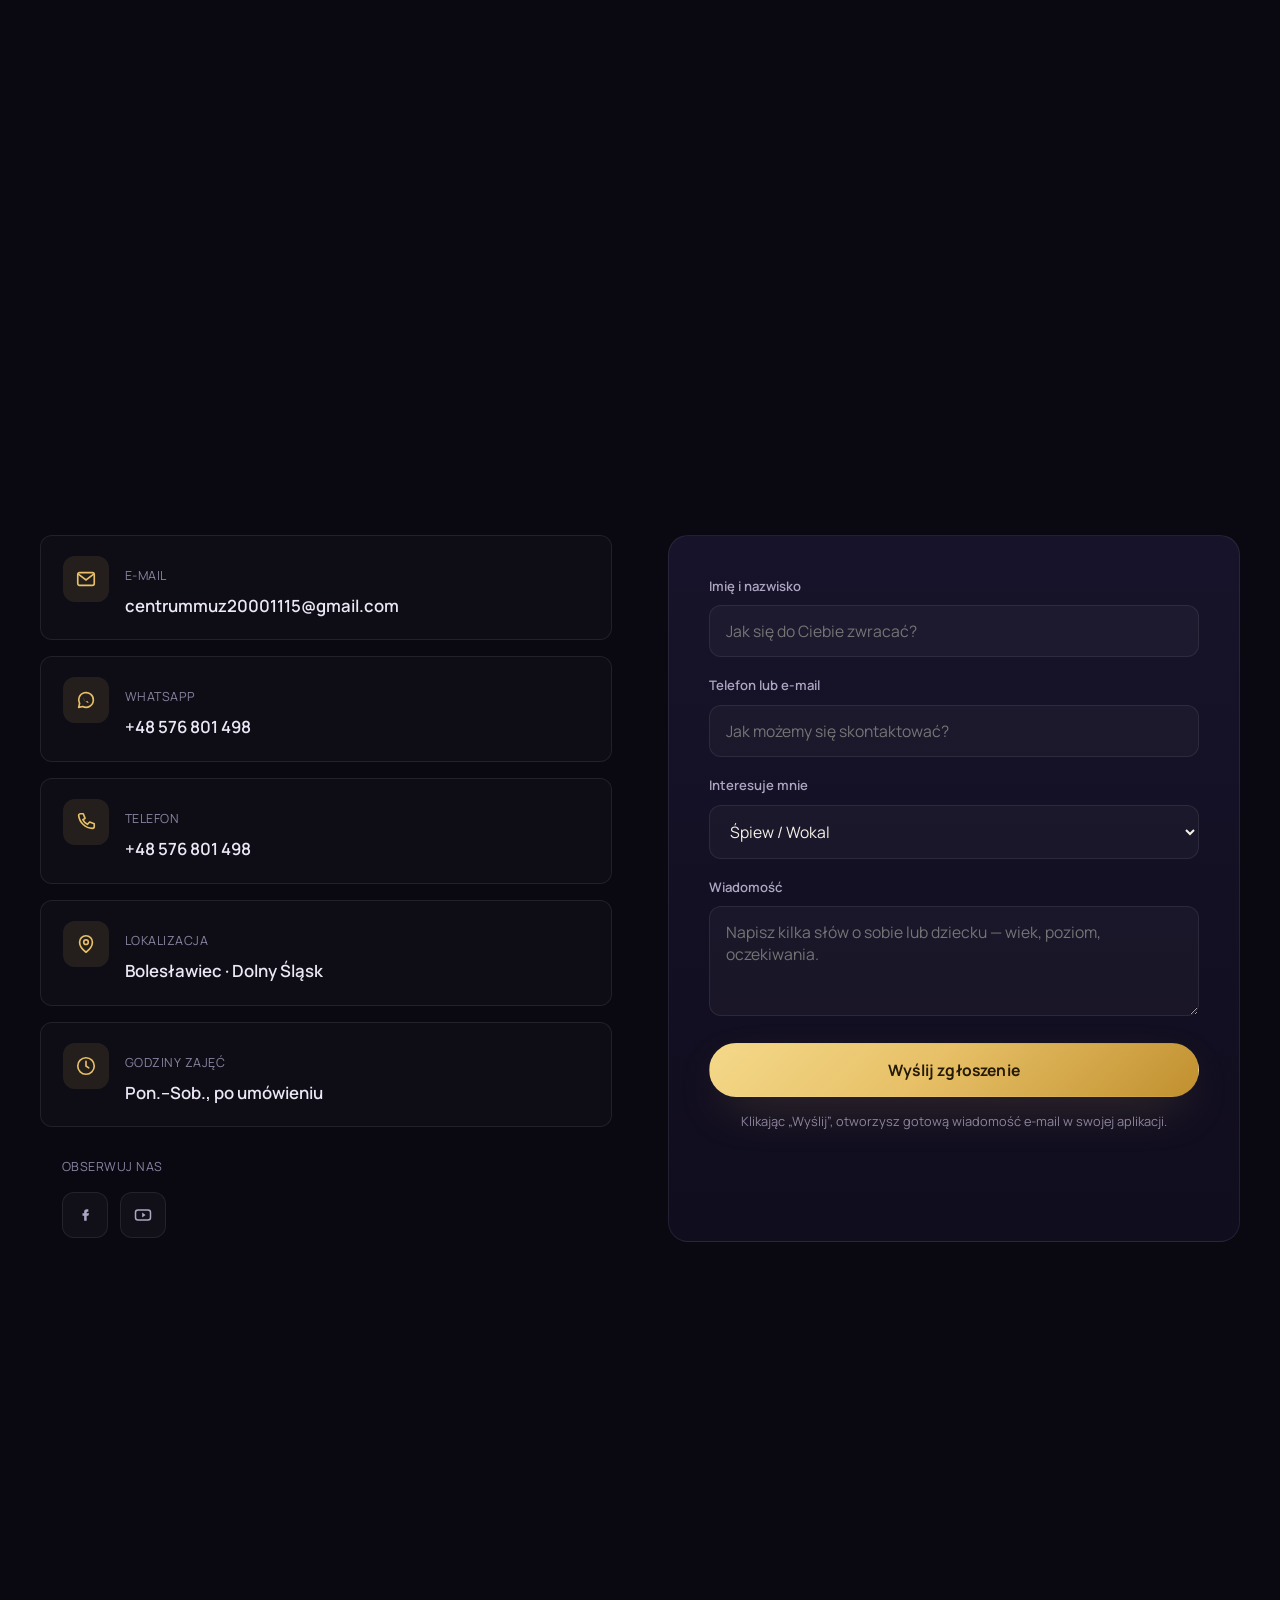
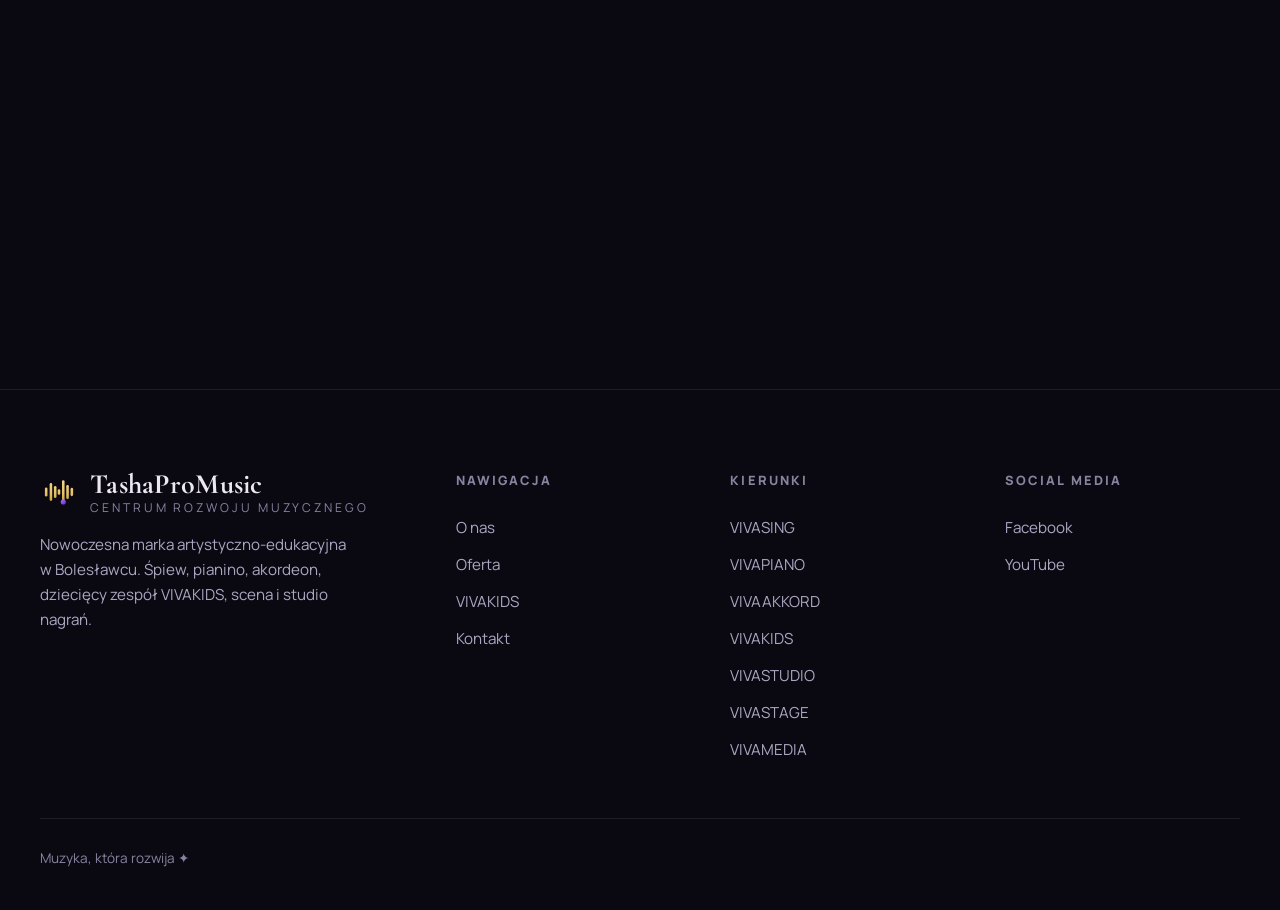
==== commit 11320a06: "Remove copyright/location line from footer Co-Authored-By: Claude Opus 4.8 <noreply@anthropic.com> C" ====
--- a/index.html
+++ b/index.html
@@ -235,10 +235,10 @@
           <span class="card__go" aria-hidden="true">Zobacz więcej <svg viewBox="0 0 24 24" fill="none"><path d="M5 12h14M13 6l6 6-6 6" stroke="currentColor" stroke-width="2" stroke-linecap="round" stroke-linejoin="round"/></svg></span>
         </a>
 
-        <a class="card card--title" href="#contact" data-dir="VIVA STUDIO (nagrania)" data-reveal data-delay="1">
+        <a class="card card--title card--audio" role="button" tabindex="0" data-reveal data-delay="1">
           <span class="card__ic" aria-hidden="true"><svg viewBox="0 0 24 24" fill="none"><circle cx="12" cy="12" r="9" stroke="currentColor" stroke-width="1.8"/><circle cx="12" cy="12" r="3" stroke="currentColor" stroke-width="1.8"/><path d="M12 3v3M12 18v3M3 12h3M18 12h3" stroke="currentColor" stroke-width="1.6" stroke-linecap="round"/></svg></span>
           <h3>VIVASTUDIO</h3>
-          <span class="card__go" aria-hidden="true">Zapisz się <svg viewBox="0 0 24 24" fill="none"><path d="M5 12h14M13 6l6 6-6 6" stroke="currentColor" stroke-width="2" stroke-linecap="round" stroke-linejoin="round"/></svg></span>
+          <span class="card__go" aria-hidden="true">Posłuchaj <svg viewBox="0 0 24 24" fill="none"><path d="M8 5v14l11-7z" fill="currentColor"/></svg></span>
         </a>
 
         <a class="card card--title card--video" role="button" tabindex="0" data-videos="hAj7-vgWkHQ,4JVkwX9-PSM,Ew5oJqZ3FT4" data-reveal data-delay="2">
@@ -247,10 +247,10 @@
           <span class="card__go" aria-hidden="true">Zobacz wideo <svg viewBox="0 0 24 24" fill="none"><path d="M8 5v14l11-7z" fill="currentColor"/></svg></span>
         </a>
 
-        <a class="card card--title" href="#contact" data-dir="VIVAMEDIA (foto i wideo)" data-reveal data-delay="3">
+        <a class="card card--title card--video" role="button" tabindex="0" data-videos="2TPHi33CRVc" data-reveal data-delay="3">
           <span class="card__ic" aria-hidden="true"><svg viewBox="0 0 24 24" fill="none"><rect x="3" y="6" width="13" height="12" rx="2" stroke="currentColor" stroke-width="1.8"/><path d="M16 10l5-3v10l-5-3z" stroke="currentColor" stroke-width="1.8" stroke-linejoin="round"/></svg></span>
           <h3>VIVAMEDIA</h3>
-          <span class="card__go" aria-hidden="true">Zapisz się <svg viewBox="0 0 24 24" fill="none"><path d="M5 12h14M13 6l6 6-6 6" stroke="currentColor" stroke-width="2" stroke-linecap="round" stroke-linejoin="round"/></svg></span>
+          <span class="card__go" aria-hidden="true">Zobacz wideo <svg viewBox="0 0 24 24" fill="none"><path d="M8 5v14l11-7z" fill="currentColor"/></svg></span>
         </a>
 
       </div>
@@ -455,7 +455,6 @@
       </div>
     </div>
     <div class="footer__bottom">
-      <span>© <span id="year">2026</span> TashaProMusic · Bolesławiec, Dolny Śląsk</span>
       <span data-i18n="footer.made">Muzyka, która rozwija ✦</span>
     </div>
   </div>
@@ -474,6 +473,40 @@
   </div>
 </div>
 
+<div class="amodal" id="audioModal" aria-hidden="true">
+  <button class="vmodal__close" id="audioClose" type="button" aria-label="Zamknij">&times;</button>
+  <div class="amodal__inner" role="dialog" aria-modal="true" aria-label="Nasze nagrania">
+    <p class="eyebrow">VIVASTUDIO</p>
+    <h3 class="amodal__title">Nasze nagrania</h3>
+    <ul class="amodal__list">
+      <li class="track" data-src="assets/audio/track1.mp3">
+        <button class="track__play" type="button" aria-label="Odtwórz"><svg class="track__i-play" viewBox="0 0 24 24"><path d="M8 5v14l11-7z" fill="currentColor"/></svg><svg class="track__i-pause" viewBox="0 0 24 24"><path d="M7 5h4v14H7zM13 5h4v14h-4z" fill="currentColor"/></svg></button>
+        <span class="track__name">Розрив ватерлінії</span>
+        <span class="track__bar"><span class="track__fill"></span></span>
+        <span class="track__time">0:00</span>
+      </li>
+      <li class="track" data-src="assets/audio/track2.mp3">
+        <button class="track__play" type="button" aria-label="Odtwórz"><svg class="track__i-play" viewBox="0 0 24 24"><path d="M8 5v14l11-7z" fill="currentColor"/></svg><svg class="track__i-pause" viewBox="0 0 24 24"><path d="M7 5h4v14H7zM13 5h4v14h-4z" fill="currentColor"/></svg></button>
+        <span class="track__name">Мамко моя</span>
+        <span class="track__bar"><span class="track__fill"></span></span>
+        <span class="track__time">0:00</span>
+      </li>
+      <li class="track" data-src="assets/audio/track3.mp3">
+        <button class="track__play" type="button" aria-label="Odtwórz"><svg class="track__i-play" viewBox="0 0 24 24"><path d="M8 5v14l11-7z" fill="currentColor"/></svg><svg class="track__i-pause" viewBox="0 0 24 24"><path d="M7 5h4v14H7zM13 5h4v14h-4z" fill="currentColor"/></svg></button>
+        <span class="track__name">Gdy serce woła, a dusza drży</span>
+        <span class="track__bar"><span class="track__fill"></span></span>
+        <span class="track__time">0:00</span>
+      </li>
+      <li class="track" data-src="assets/audio/track4.mp3">
+        <button class="track__play" type="button" aria-label="Odtwórz"><svg class="track__i-play" viewBox="0 0 24 24"><path d="M8 5v14l11-7z" fill="currentColor"/></svg><svg class="track__i-pause" viewBox="0 0 24 24"><path d="M7 5h4v14H7zM13 5h4v14h-4z" fill="currentColor"/></svg></button>
+        <span class="track__name">W świetle dnia i w mroku nocy</span>
+        <span class="track__bar"><span class="track__fill"></span></span>
+        <span class="track__time">0:00</span>
+      </li>
+    </ul>
+  </div>
+</div>
+
 <script src="assets/js/main.js"></script>
 </body>
 </html>
--- a/assets/css/styles.css
+++ b/assets/css/styles.css
@@ -649,6 +649,42 @@
 .vmodal__close:hover { border-color: var(--gold); color: var(--gold); }
 @media (max-width: 560px) { .vmodal__thumb { width: 96px; } }
 
+/* ---------- Audio modal (VIVASTUDIO) ---------- */
+.card--audio { cursor: pointer; }
+.amodal {
+  position: fixed; inset: 0; z-index: 300; display: none; align-items: center; justify-content: center;
+  padding: 24px; background: rgba(5,4,12,.92); backdrop-filter: blur(8px);
+}
+.amodal.open { display: flex; }
+.amodal__inner {
+  width: min(640px, 100%); max-height: 88vh; overflow-y: auto;
+  background: var(--bg-2); border: 1px solid var(--line-soft); border-radius: 20px;
+  padding: clamp(24px, 4vw, 40px); box-shadow: var(--shadow);
+}
+.amodal__title { font-size: clamp(1.7rem, 3vw, 2.3rem); margin: 6px 0 22px; }
+.amodal__list { display: flex; flex-direction: column; gap: 12px; }
+.track {
+  display: flex; align-items: center; gap: 14px;
+  background: rgba(255,255,255,.04); border: 1px solid var(--line-soft);
+  border-radius: 14px; padding: 12px 16px; transition: border-color .2s, background .2s;
+}
+.track.playing { border-color: var(--gold); background: rgba(231,192,103,.08); }
+.track__play {
+  flex: none; width: 44px; height: 44px; border-radius: 50%; border: none;
+  background: var(--grad-gold); color: #1a1408; display: grid; place-items: center;
+  cursor: pointer; transition: transform .15s;
+}
+.track__play:hover { transform: scale(1.06); }
+.track__play svg { width: 20px; height: 20px; }
+.track__i-pause { display: none; }
+.track.playing .track__i-play { display: none; }
+.track.playing .track__i-pause { display: block; }
+.track__name { flex: 1; min-width: 0; font-weight: 600; color: var(--cream); overflow: hidden; text-overflow: ellipsis; white-space: nowrap; }
+.track__bar { flex: none; width: 84px; height: 4px; border-radius: 4px; background: var(--line-soft); overflow: hidden; }
+.track__fill { display: block; width: 0; height: 100%; background: var(--grad-gold); }
+.track__time { flex: none; font-size: 0.85rem; color: var(--muted-2); font-variant-numeric: tabular-nums; min-width: 40px; text-align: right; }
+@media (max-width: 480px) { .track__bar { display: none; } }
+
 /* Hide the VIVAKIDS photo caption on mobile */
 @media (max-width: 720px) {
   .viva__visual .hero-card__tag { display: none; }
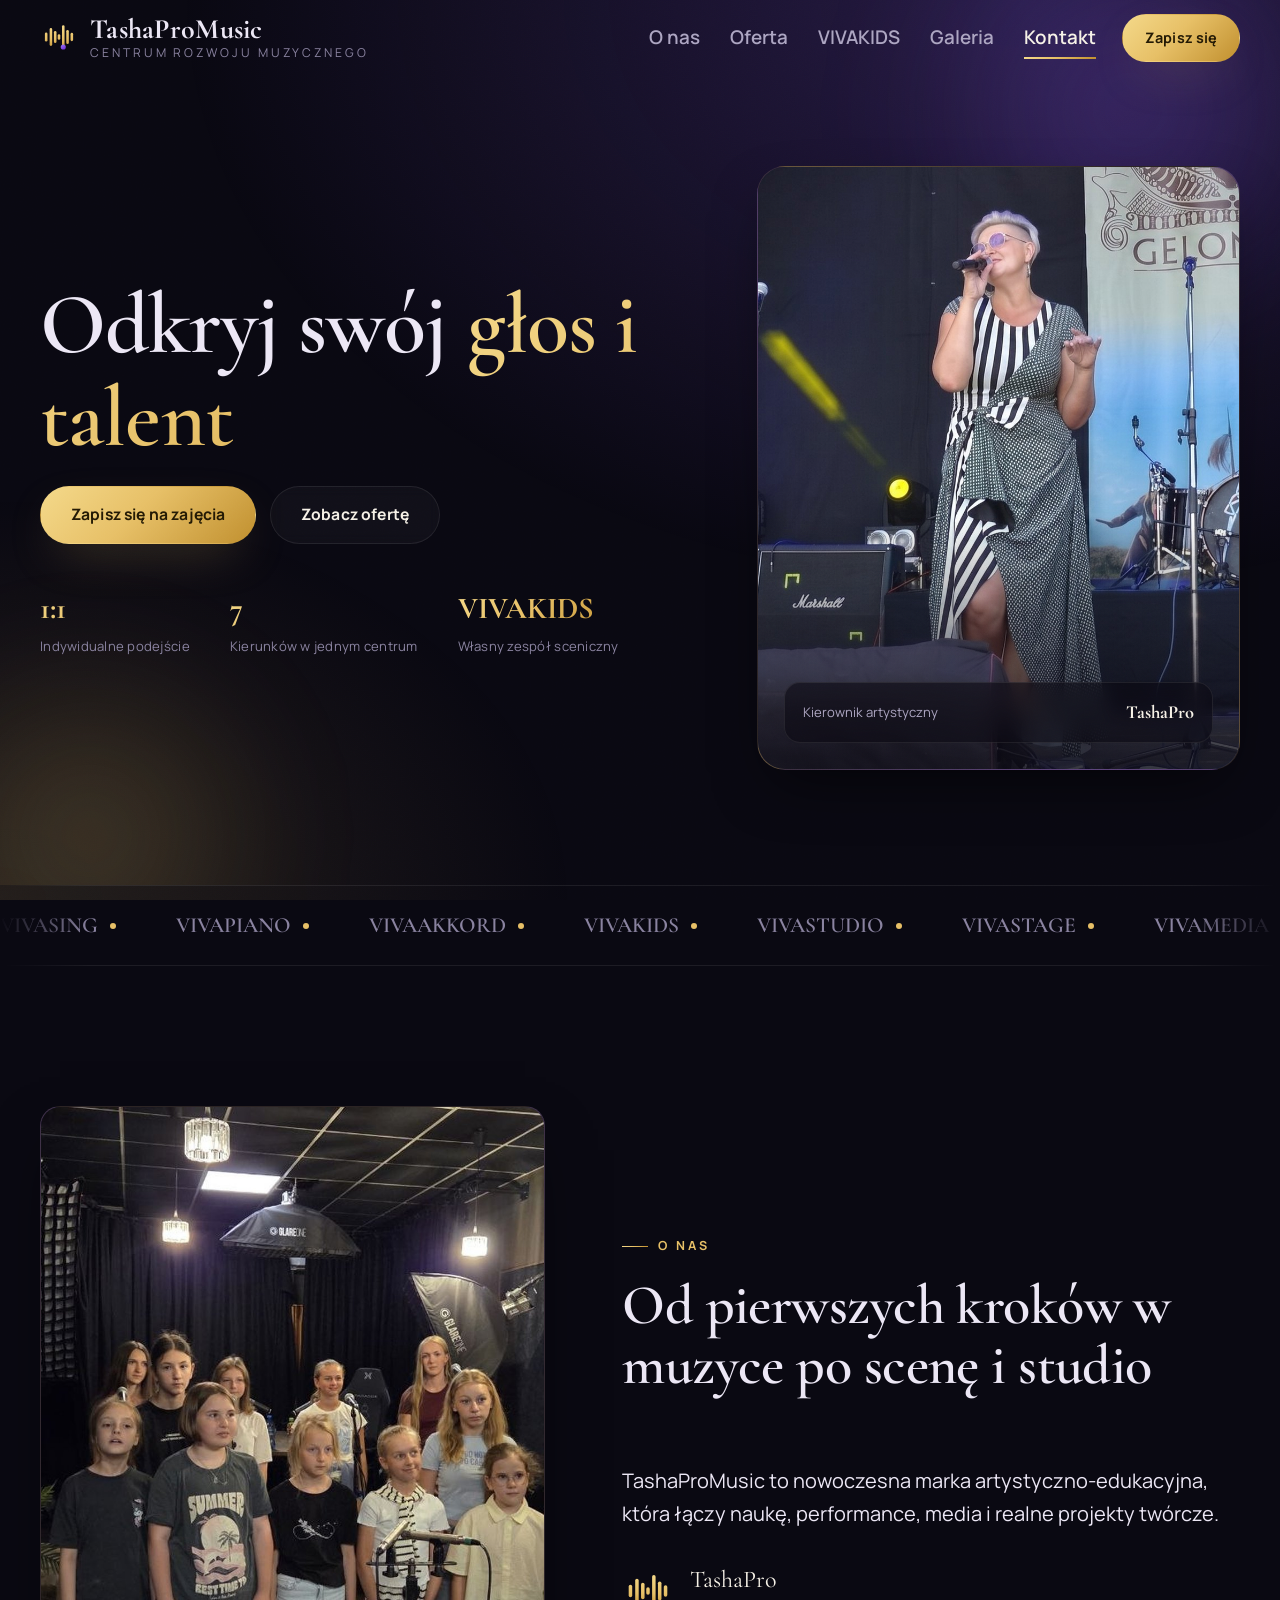
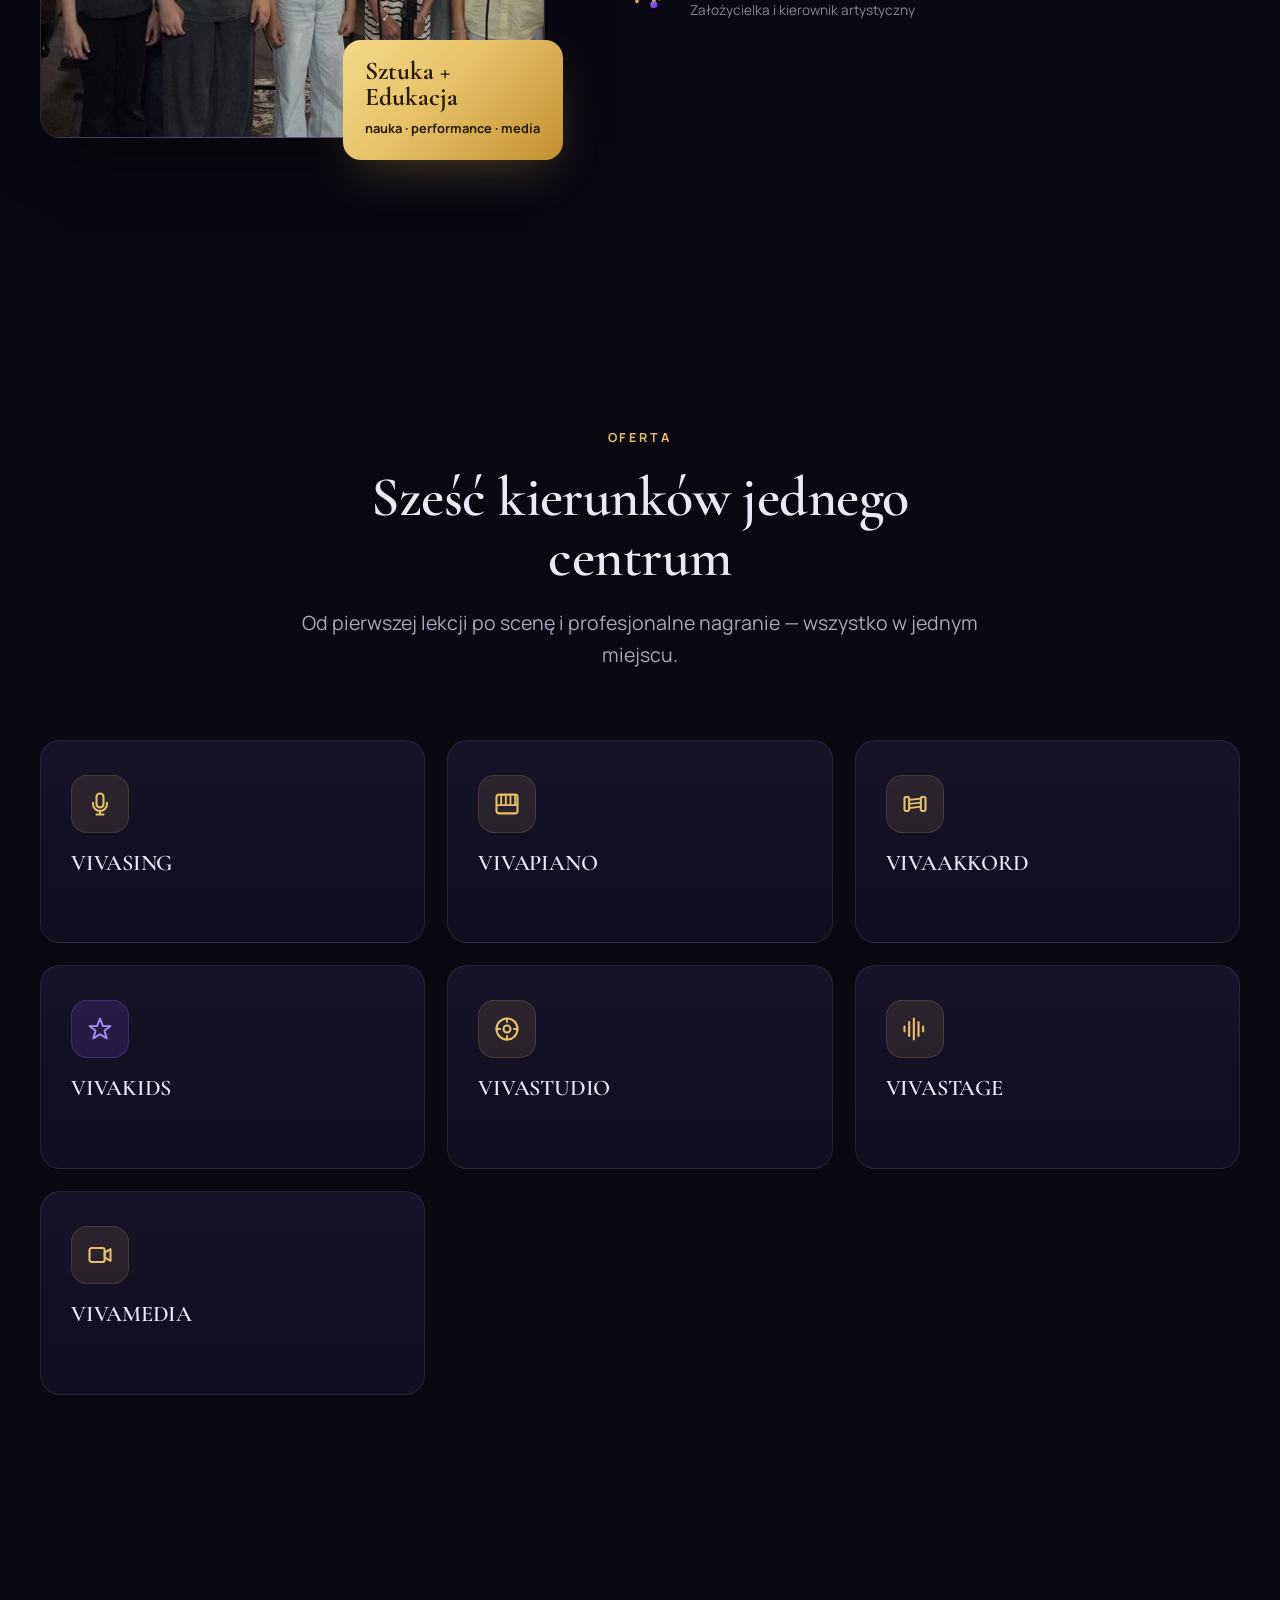
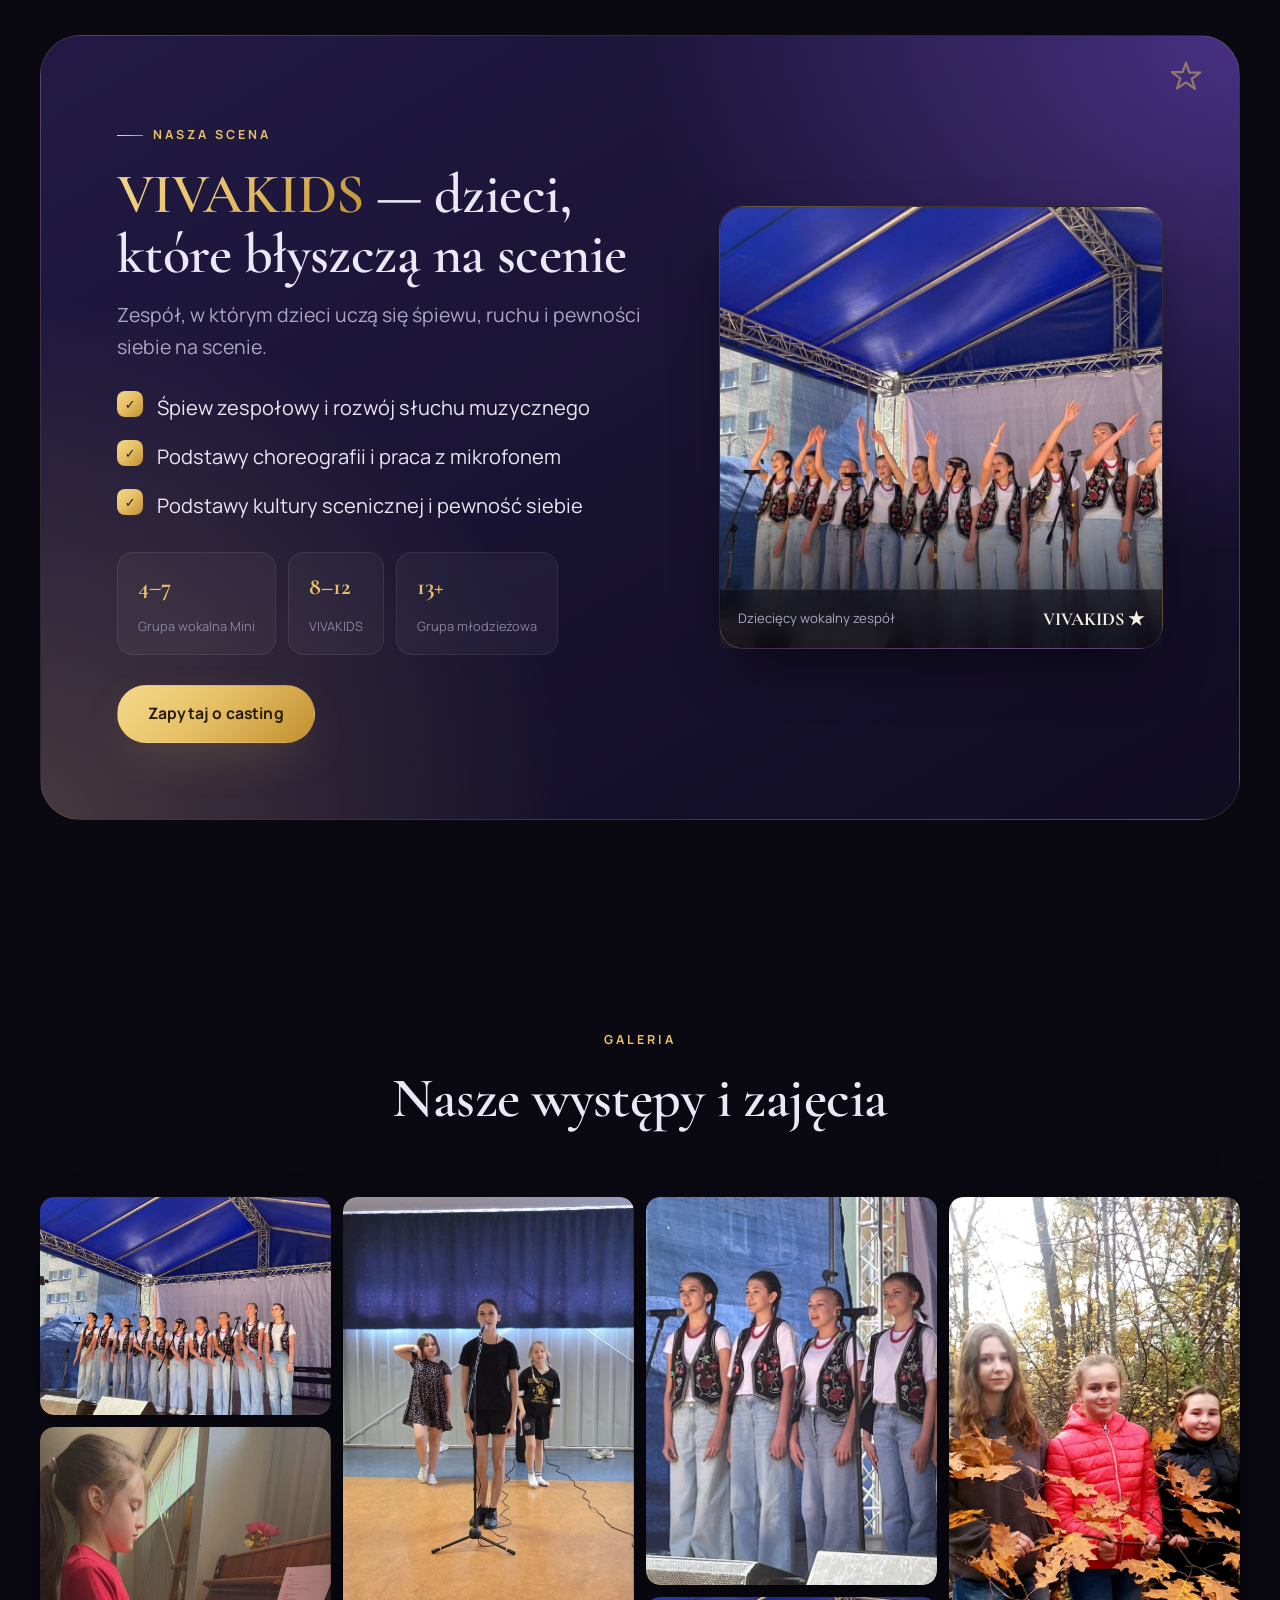
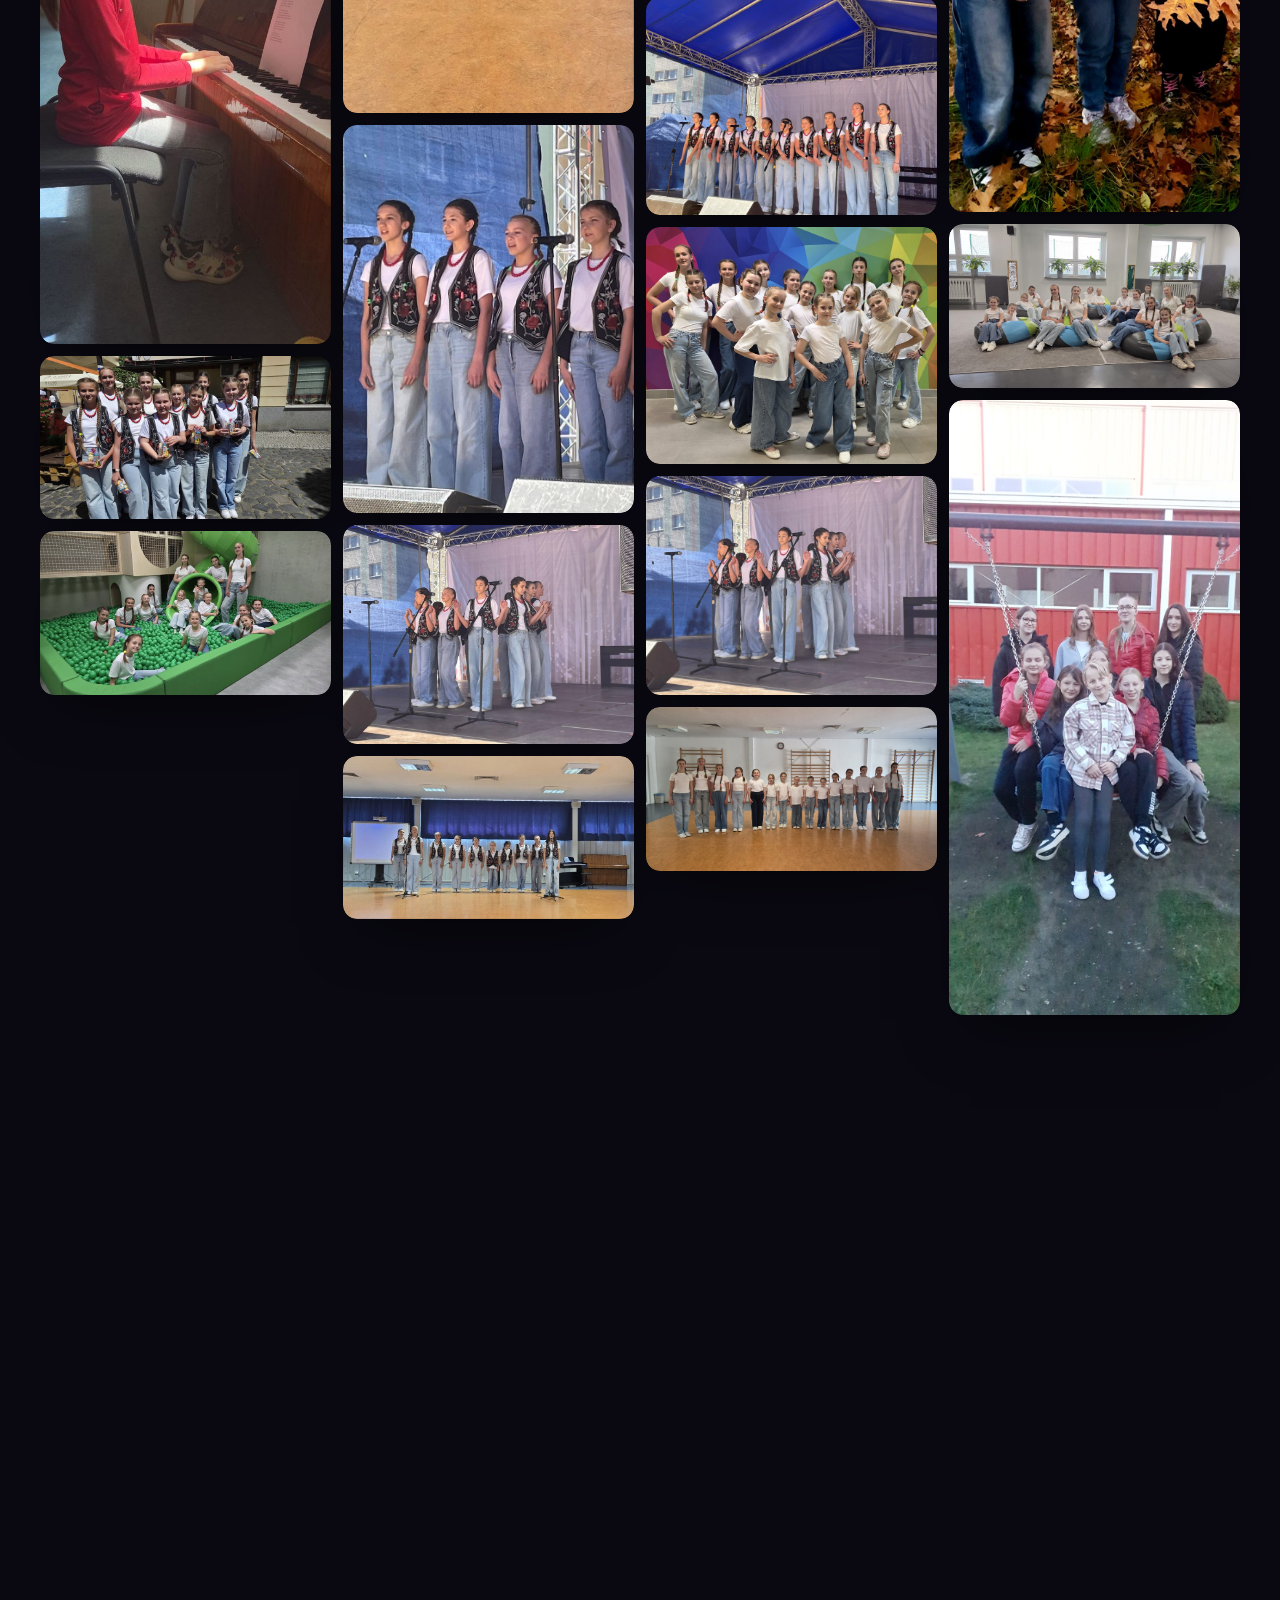
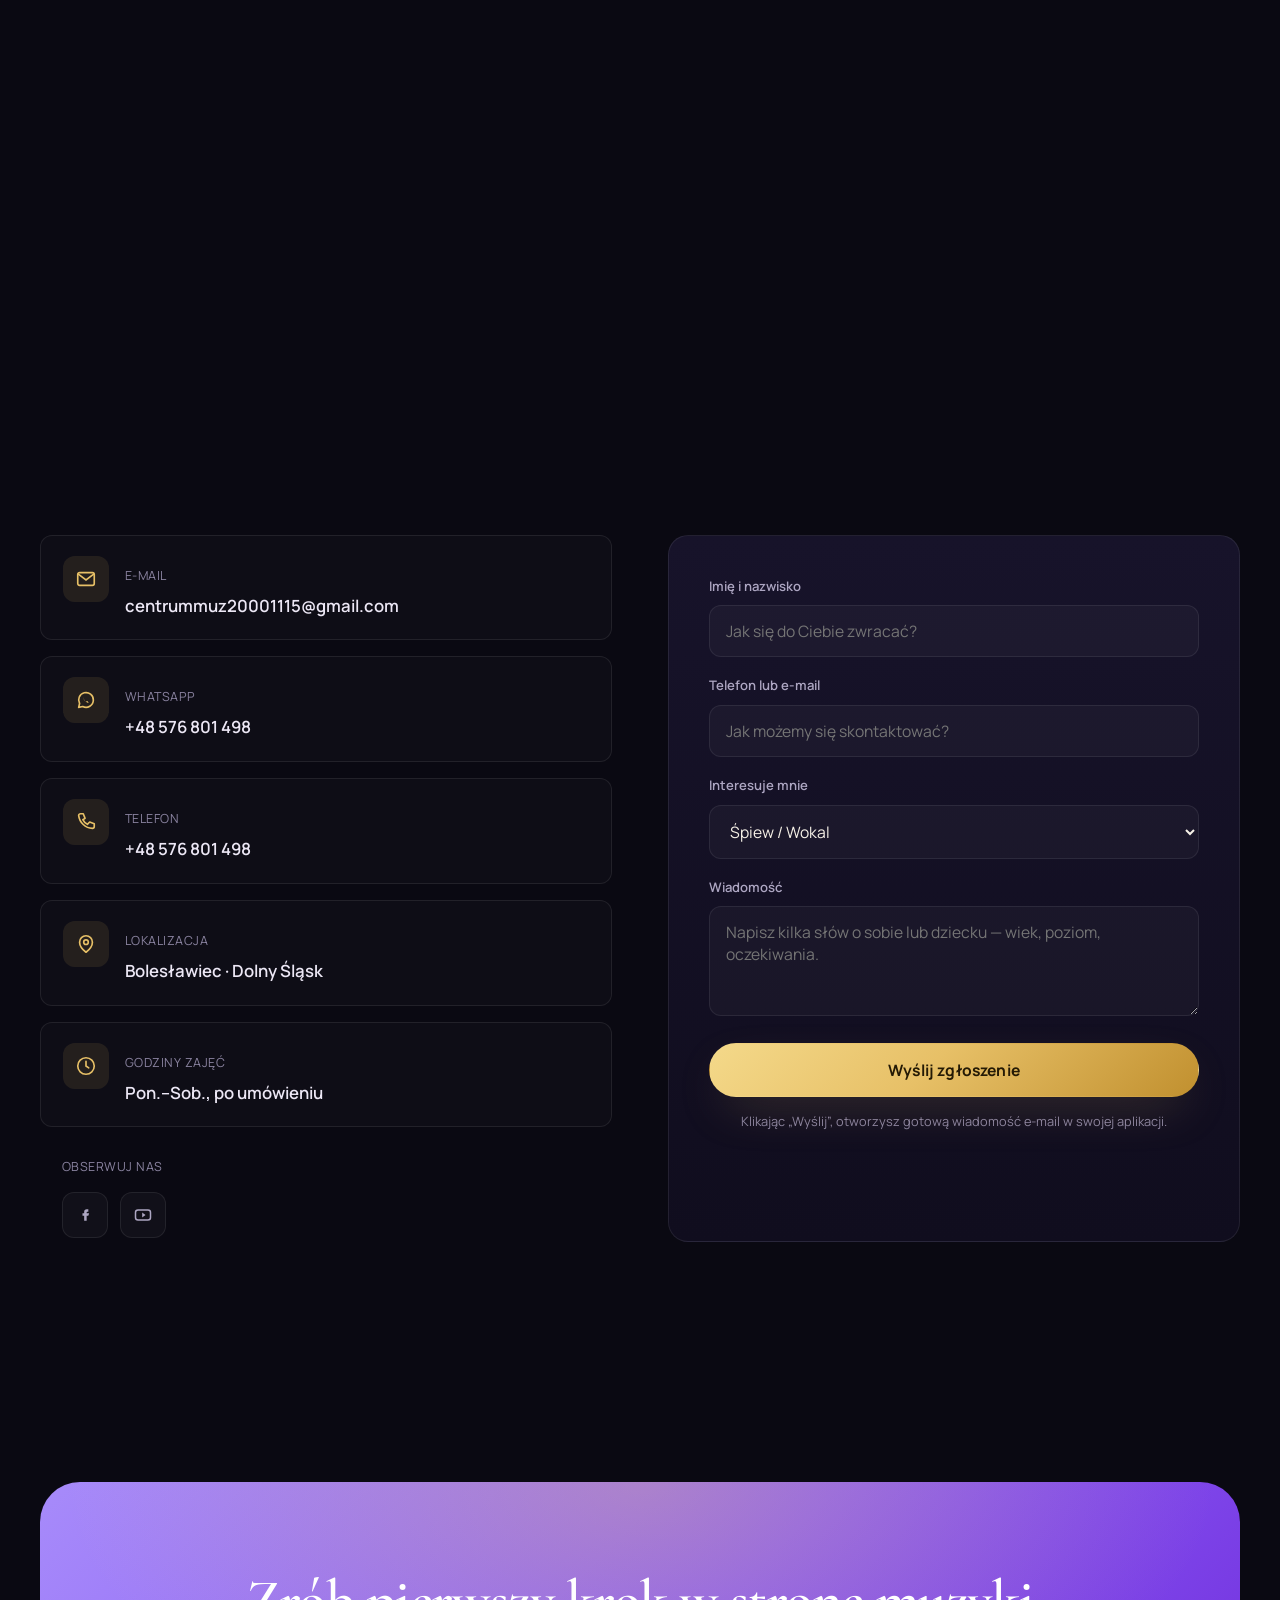
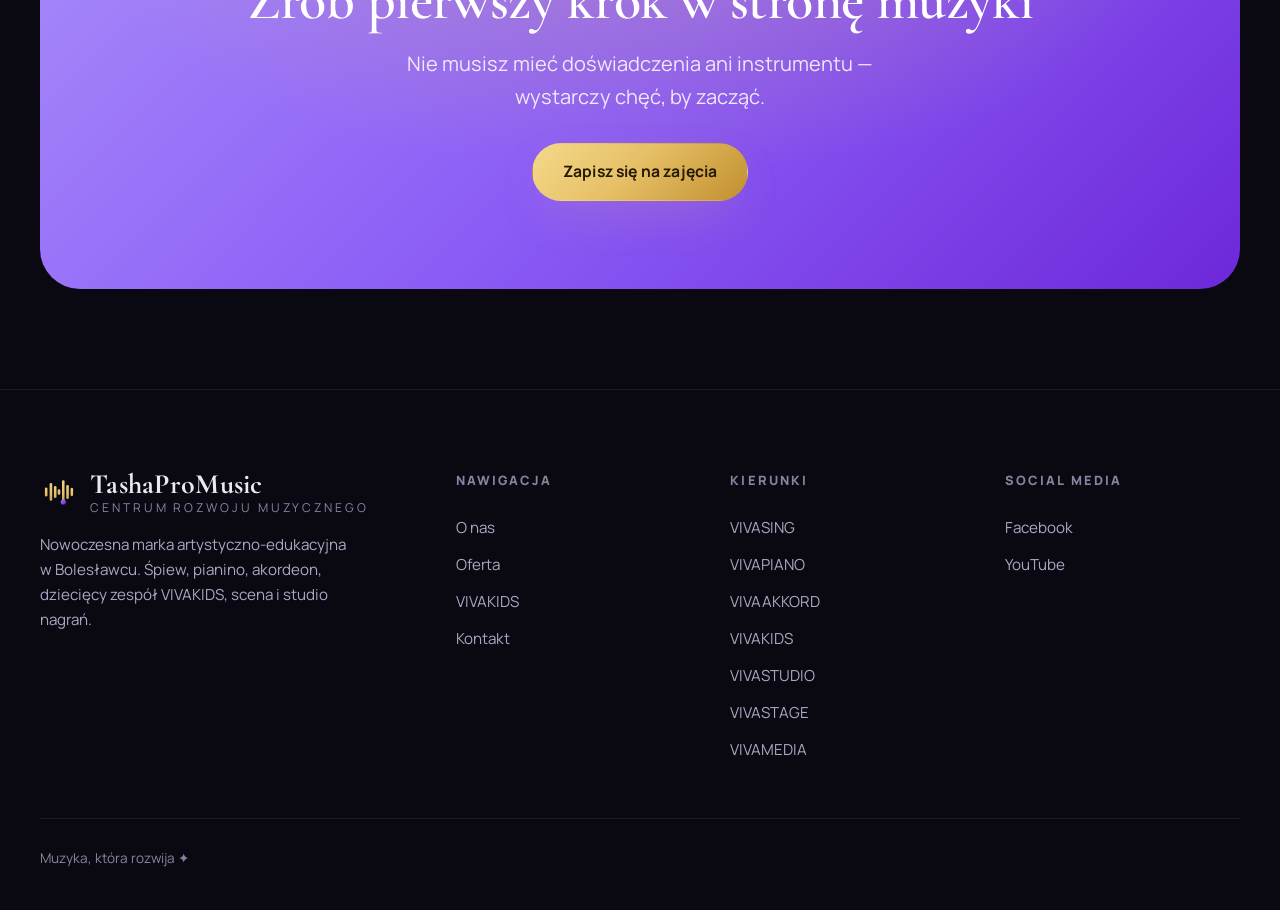
==== commit e0096f82: "Add 5th video clip to VIVASTAGE Co-Authored-By: Claude Opus 4.8 <noreply@anthropic.com> Claude-Sessi" ====
--- a/index.html
+++ b/index.html
@@ -241,7 +241,7 @@
           <span class="card__go" aria-hidden="true">Posłuchaj <svg viewBox="0 0 24 24" fill="none"><path d="M8 5v14l11-7z" fill="currentColor"/></svg></span>
         </a>
 
-        <a class="card card--title card--video" role="button" tabindex="0" data-videos="hAj7-vgWkHQ,4JVkwX9-PSM,Ew5oJqZ3FT4" data-reveal data-delay="2">
+        <a class="card card--title card--video" role="button" tabindex="0" data-videos="hAj7-vgWkHQ,4JVkwX9-PSM,Ew5oJqZ3FT4,bywiEHvmC5I,kVdvv3hGe0c" data-reveal data-delay="2">
           <span class="card__ic" aria-hidden="true"><svg viewBox="0 0 24 24" fill="none"><path d="M3 10v4M7 6v12M11 3v18M15 6v12M19 10v4" stroke="currentColor" stroke-width="1.8" stroke-linecap="round"/></svg></span>
           <h3>VIVASTAGE</h3>
           <span class="card__go" aria-hidden="true">Zobacz wideo <svg viewBox="0 0 24 24" fill="none"><path d="M8 5v14l11-7z" fill="currentColor"/></svg></span>
